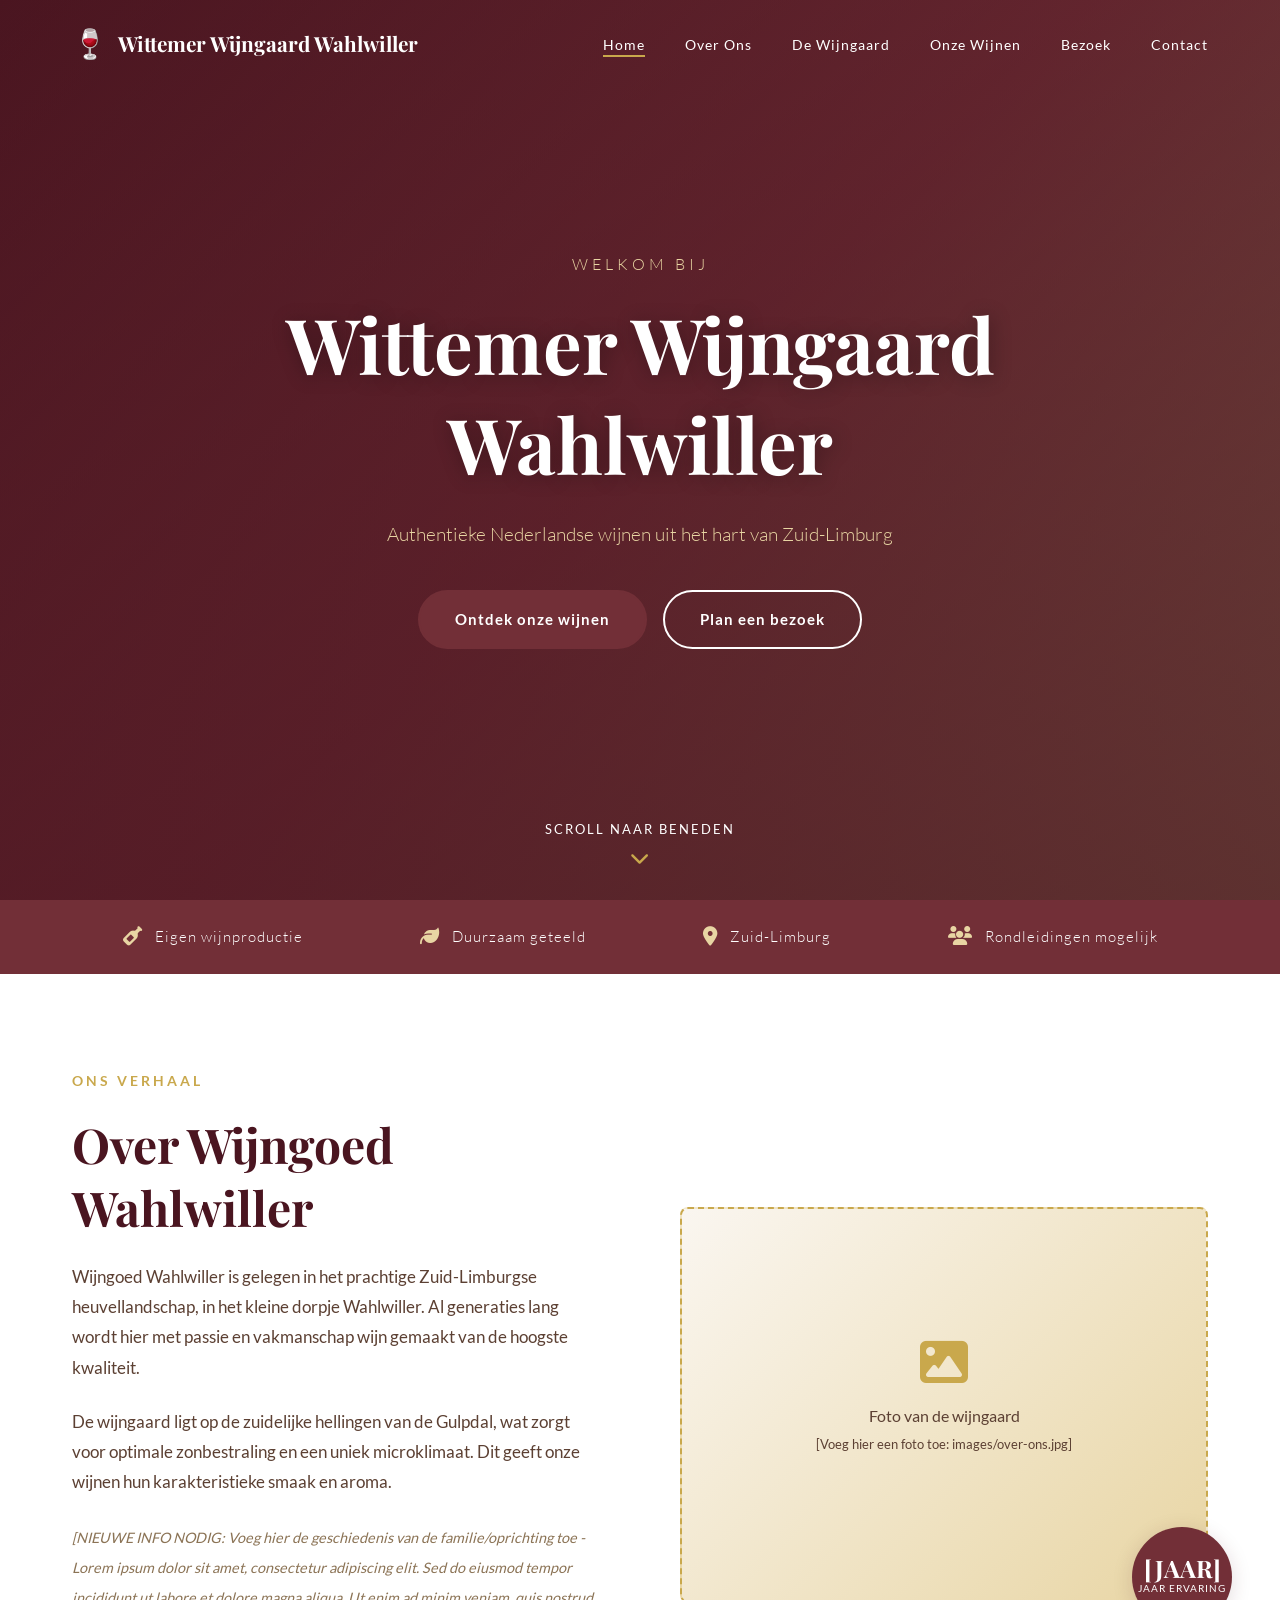
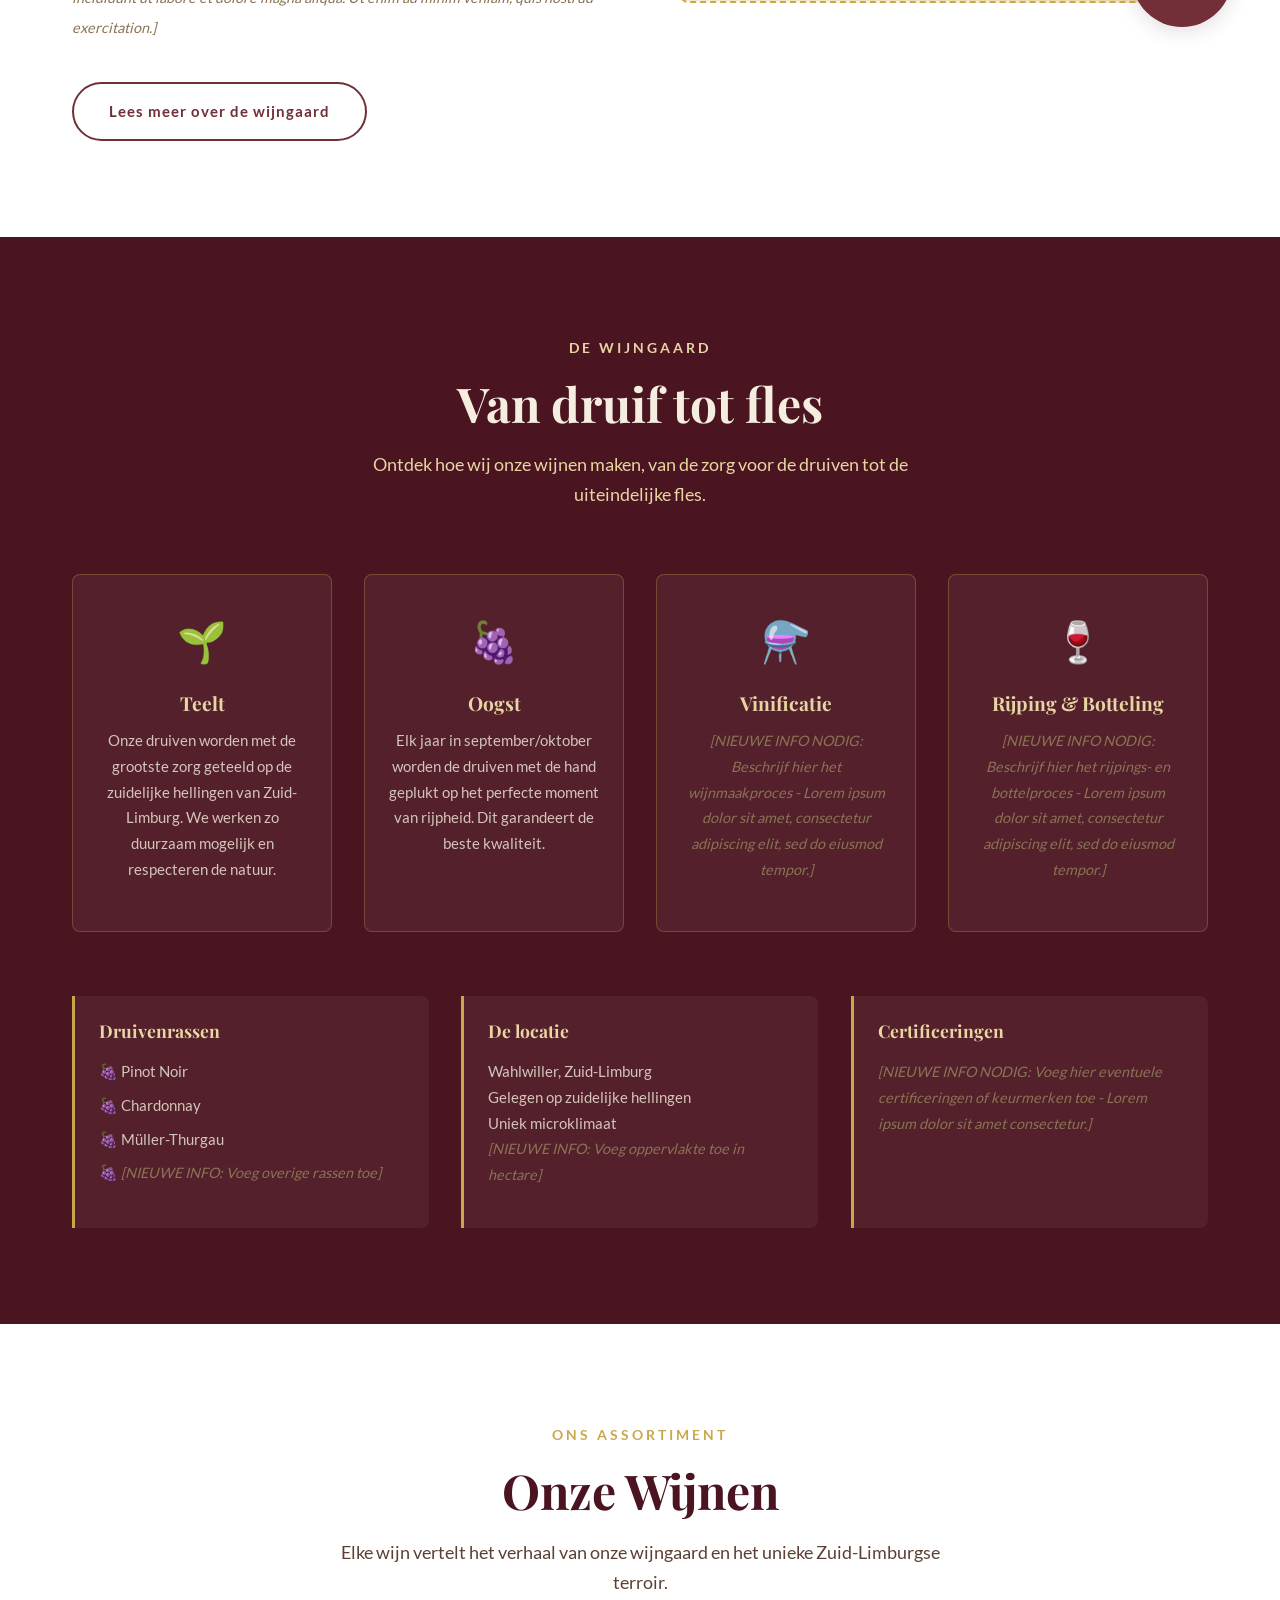
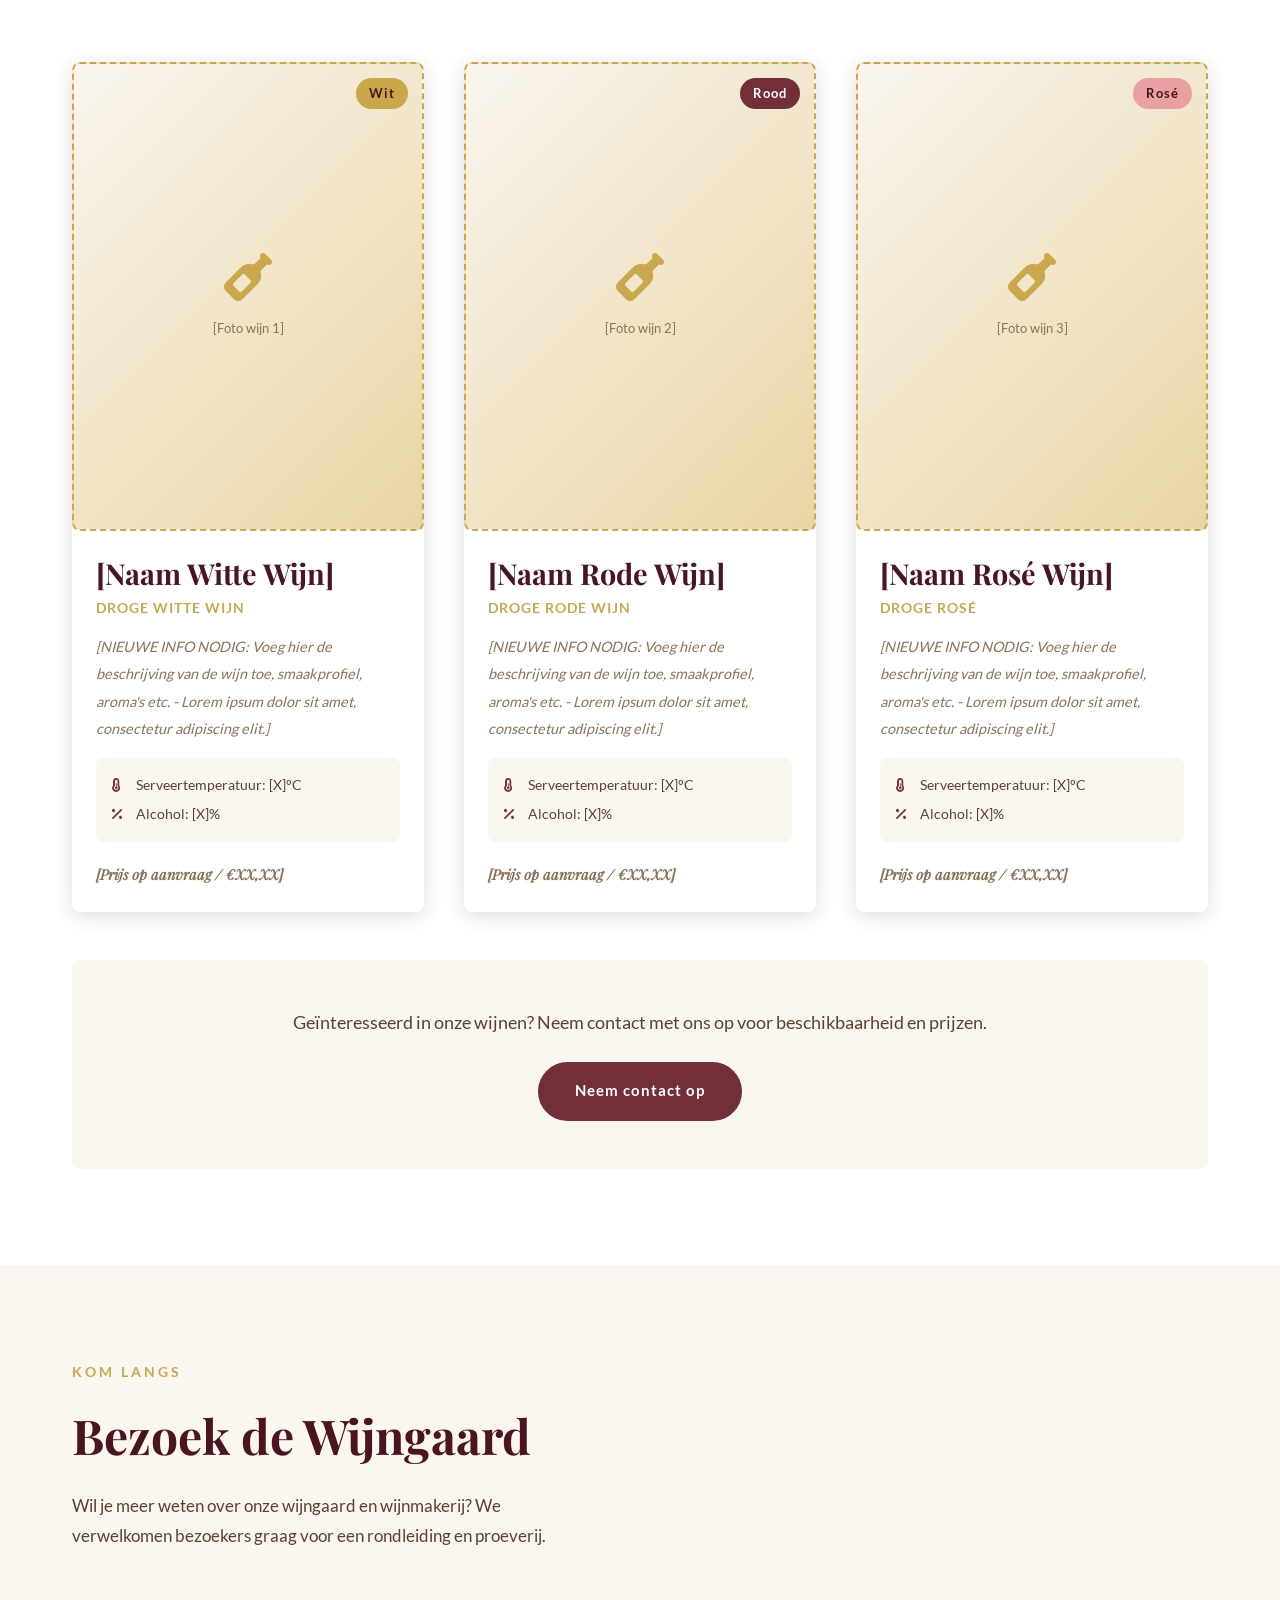
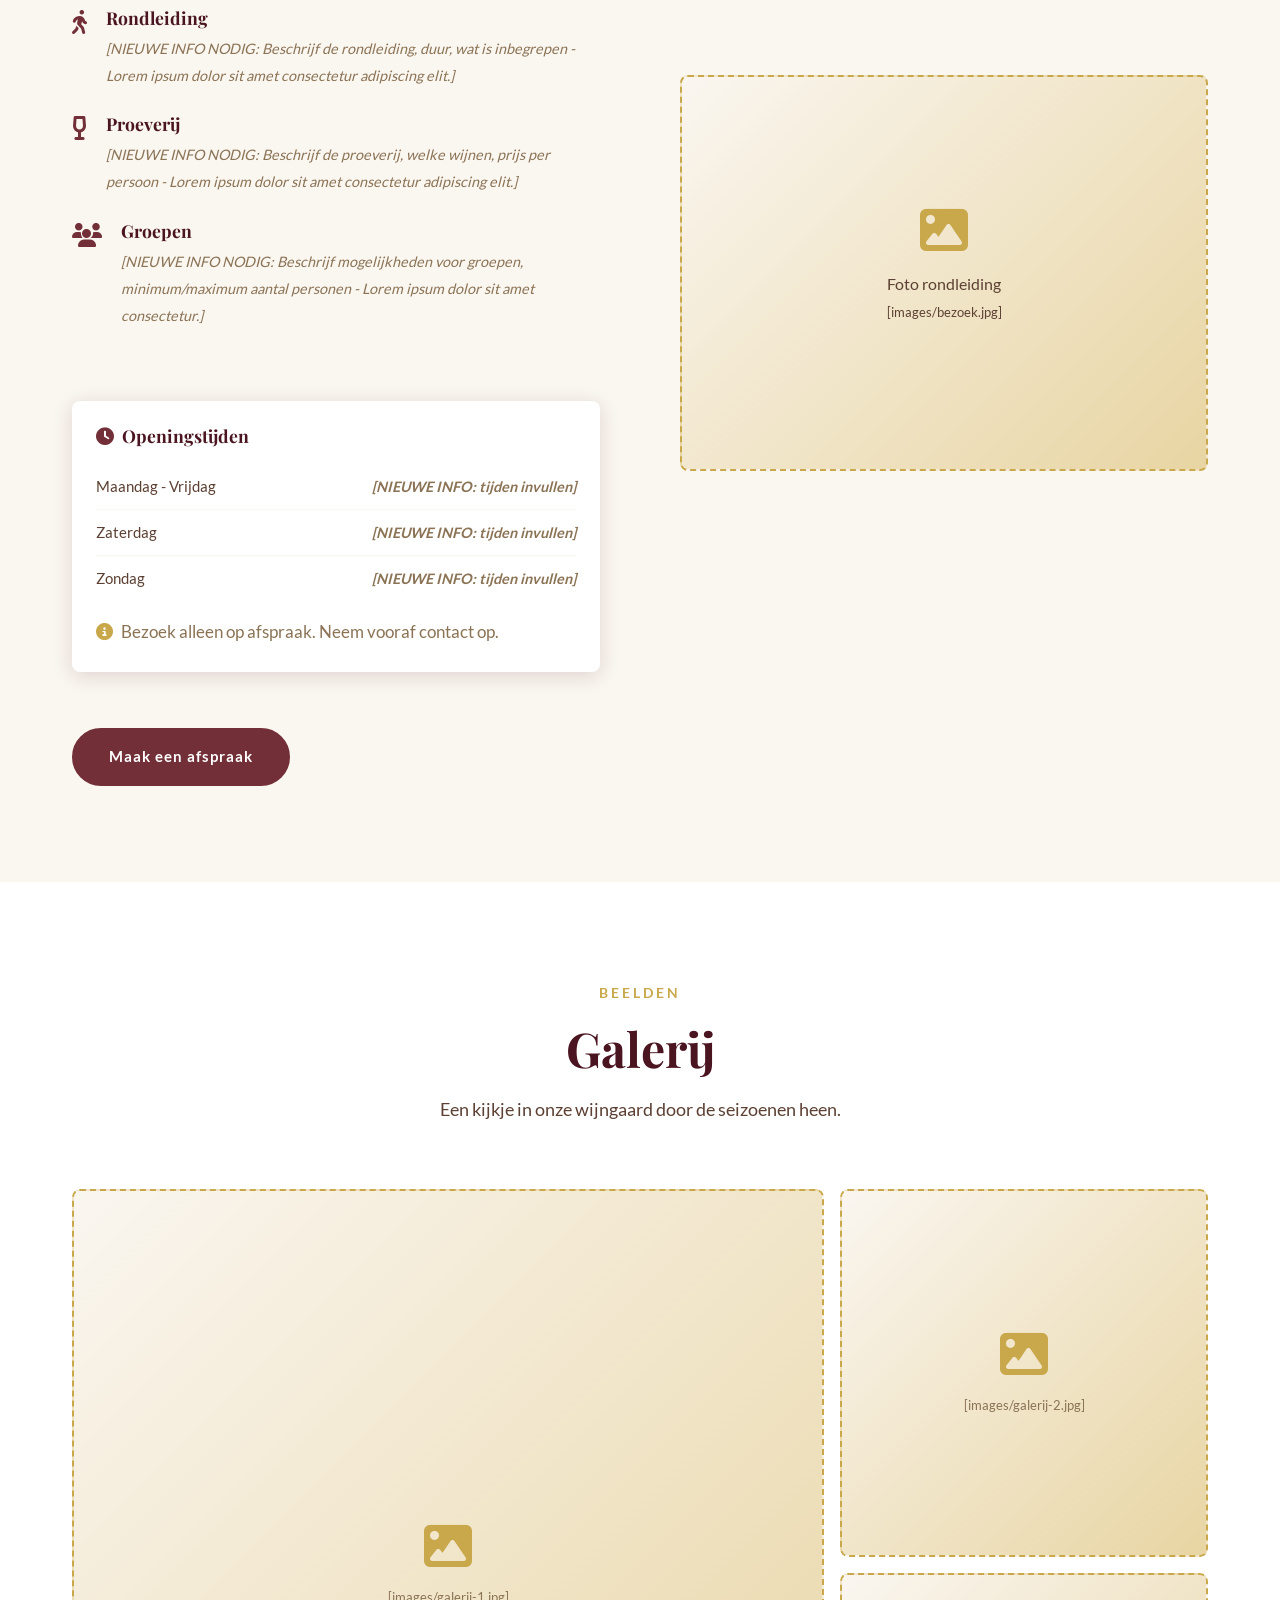
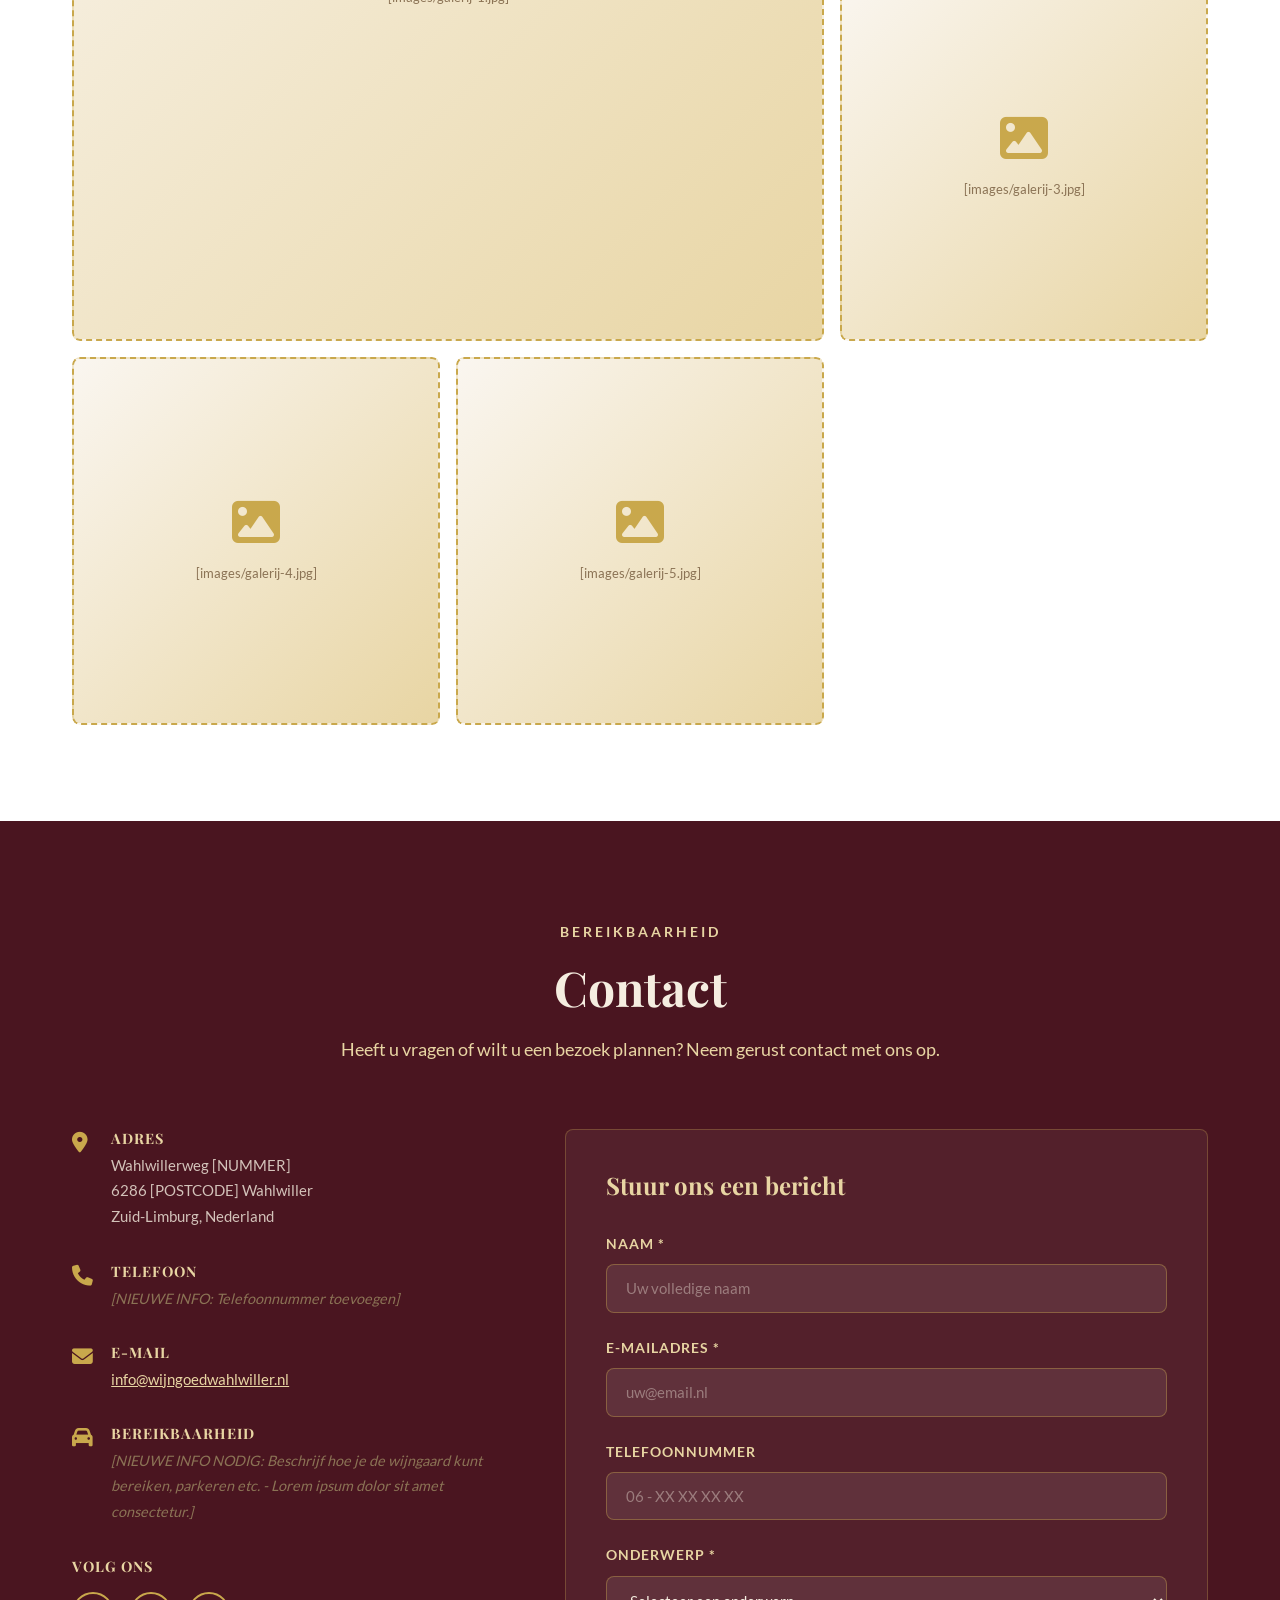
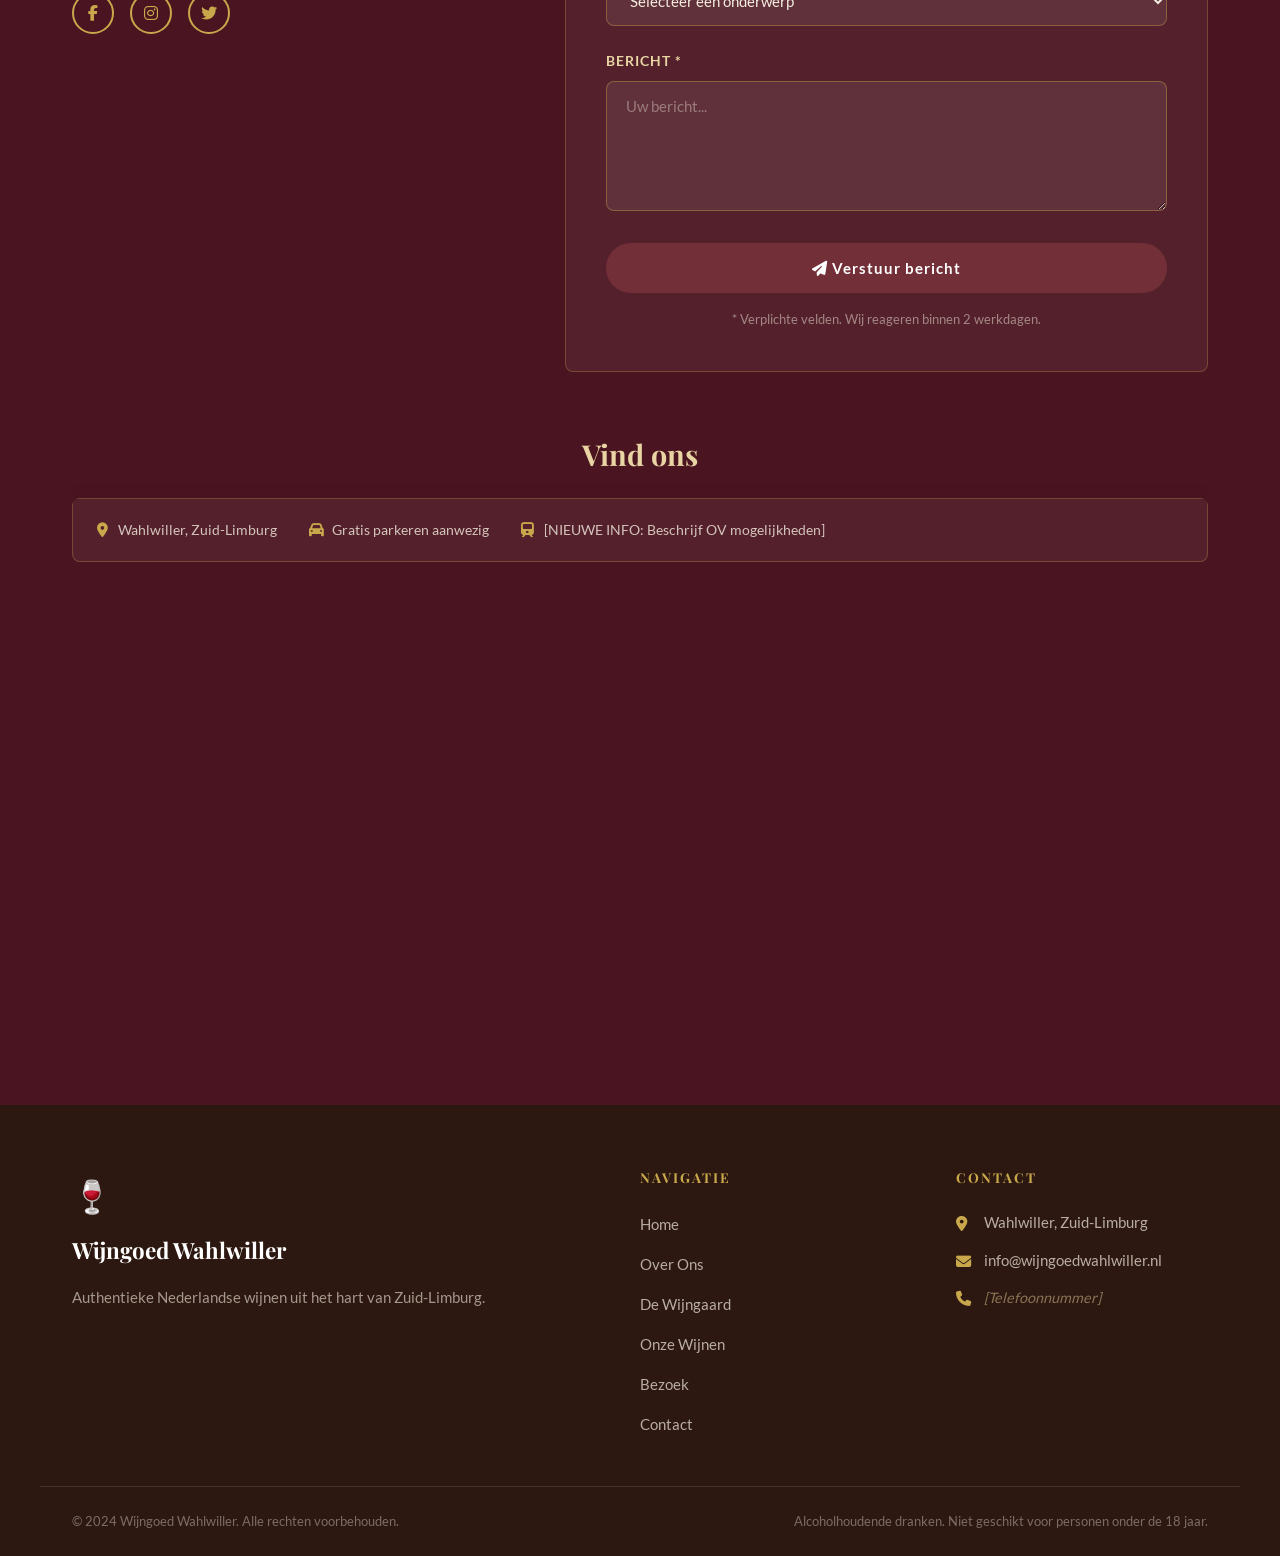
==== index.html @ f6bc20fb "titel aanpassing" ====
<!DOCTYPE html>
<html lang="nl">
<head>
    <meta charset="UTF-8">
    <meta name="viewport" content="width=device-width, initial-scale=1.0, maximum-scale=1.0, user-scalable=no">
    <title>Wittemer Wijngaard Wahlwiller</title>
    <link rel="stylesheet" href="css/style.css">
    <style>
        /* playfair-display-sc-regular - latin */
        @font-face {
        font-display: swap; /* Check https://developer.mozilla.org/en-US/docs/Web/CSS/@font-face/font-display for other options. */
        font-family: 'Playfair Display';
        src: url('fonts/playfair-display-v40-latin-regular.woff2') format('woff2');
        font-style: normal;
        font-weight: 400;
        
        }
        /* playfair-display-sc-italic - latin */
        @font-face {
        font-display: swap; /* Check https://developer.mozilla.org/en-US/docs/Web/CSS/@font-face/font-display for other options. */
        font-family: 'Playfair Display';
        font-style: italic;
        font-weight: 400;
        src: url('fonts/playfair-display-v40-latin-italic.woff2') format('woff2'); /* Chrome 36+, Opera 23+, Firefox 39+, Safari 12+, iOS 10+ */
        }
        /* playfair-display-sc-700 - latin */
        @font-face {
        font-display: swap; /* Check https://developer.mozilla.org/en-US/docs/Web/CSS/@font-face/font-display for other options. */
        font-family: 'Playfair Display';
        font-style: normal;
        font-weight: 700;
        src: url('fonts/playfair-display-v40-latin-700.woff2') format('woff2'); /* Chrome 36+, Opera 23+, Firefox 39+, Safari 12+, iOS 10+ */
        }
        /* lato-300 - latin */
        @font-face {
        font-display: swap; /* Check https://developer.mozilla.org/en-US/docs/Web/CSS/@font-face/font-display for other options. */
        font-family: 'Lato';
        font-style: normal;
        font-weight: 300;
        src: url('fonts/lato-v25-latin-300.woff2') format('woff2'); /* Chrome 36+, Opera 23+, Firefox 39+, Safari 12+, iOS 10+ */
        }
        /* lato-regular - latin */
        @font-face {
        font-display: swap; /* Check https://developer.mozilla.org/en-US/docs/Web/CSS/@font-face/font-display for other options. */
        font-family: 'Lato';
        font-style: normal;
        font-weight: 400;
        src: url('fonts/lato-v25-latin-regular.woff2') format('woff2'); /* Chrome 36+, Opera 23+, Firefox 39+, Safari 12+, iOS 10+ */
        }
        /* lato-700 - latin */
        @font-face {
        font-display: swap; /* Check https://developer.mozilla.org/en-US/docs/Web/CSS/@font-face/font-display for other options. */
        font-family: 'Lato';
        font-style: normal;
        font-weight: 700;
        src: url('fonts/lato-v25-latin-700.woff2') format('woff2'); /* Chrome 36+, Opera 23+, Firefox 39+, Safari 12+, iOS 10+ */
        }
    </style>
    <link rel="stylesheet" href="https://cdnjs.cloudflare.com/ajax/libs/font-awesome/6.4.0/css/all.min.css">
</head>
<body>

    <!-- NAVIGATIE -->
    <nav class="navbar" id="navbar">
        <div class="nav-container">
            <div class="nav-logo">
                <span class="logo-icon">🍷</span>
                <span class="logo-text">Wittemer Wijngaard Wahlwiller</span>
            </div>
            <ul class="nav-menu" id="nav-menu">
                <li><a href="#home" class="nav-link">Home</a></li>
                <li><a href="#over-ons" class="nav-link">Over Ons</a></li>
                <li><a href="#wijngaard" class="nav-link">De Wijngaard</a></li>
                <li><a href="#wijnen" class="nav-link">Onze Wijnen</a></li>
                <li><a href="#bezoek" class="nav-link">Bezoek</a></li>
                <li><a href="#contact" class="nav-link">Contact</a></li>
            </ul>
            <div class="hamburger" id="hamburger">
                <span></span>
                <span></span>
                <span></span>
            </div>
        </div>
    </nav>

    <!-- HERO SECTIE -->
    <section class="hero" id="home">
        <div class="hero-overlay"></div>
        <div class="hero-content">
            <p class="hero-subtitle">Welkom bij</p>
            <h1 class="hero-title">Wittemer Wijngaard Wahlwiller</h1>
            <p class="hero-description">Authentieke Nederlandse wijnen uit het hart van Zuid-Limburg</p>
            <div class="hero-buttons">
                <a href="#wijnen" class="btn btn-primary">Ontdek onze wijnen</a>
                <a href="#bezoek" class="btn btn-secondary">Plan een bezoek</a>
            </div>
        </div>
        <div class="hero-scroll">
            <span>Scroll naar beneden</span>
            <i class="fas fa-chevron-down"></i>
        </div>
    </section>

    <!-- INTRO BALK -->
    <section class="intro-bar">
        <div class="intro-bar-container">
            <div class="intro-item">
                <i class="fas fa-wine-bottle"></i>
                <span>Eigen wijnproductie</span>
            </div>
            <div class="intro-item">
                <i class="fas fa-leaf"></i>
                <span>Duurzaam geteeld</span>
            </div>
            <div class="intro-item">
                <i class="fas fa-map-marker-alt"></i>
                <span>Zuid-Limburg</span>
            </div>
            <div class="intro-item">
                <i class="fas fa-users"></i>
                <span>Rondleidingen mogelijk</span>
            </div>
        </div>
    </section>

    <!-- OVER ONS -->
    <section class="section" id="over-ons">
        <div class="container">
            <div class="section-grid">
                <div class="section-text">
                    <span class="section-label">Ons verhaal</span>
                    <h2 class="section-title">Over Wijngoed Wahlwiller</h2>
                    <p>Wijngoed Wahlwiller is gelegen in het prachtige Zuid-Limburgse heuvellandschap, in het kleine dorpje Wahlwiller. Al generaties lang wordt hier met passie en vakmanschap wijn gemaakt van de hoogste kwaliteit.</p>
                    <p>De wijngaard ligt op de zuidelijke hellingen van de Gulpdal, wat zorgt voor optimale zonbestraling en een uniek microklimaat. Dit geeft onze wijnen hun karakteristieke smaak en aroma.</p>
                    <p><em>[NIEUWE INFO NODIG: Voeg hier de geschiedenis van de familie/oprichting toe - Lorem ipsum dolor sit amet, consectetur adipiscing elit. Sed do eiusmod tempor incididunt ut labore et dolore magna aliqua. Ut enim ad minim veniam, quis nostrud exercitation.]</em></p>
                    <a href="#wijngaard" class="btn btn-outline">Lees meer over de wijngaard</a>
                </div>
                <div class="section-image">
                    <div class="image-placeholder">
                        <i class="fas fa-image"></i>
                        <p>Foto van de wijngaard<br><small>[Voeg hier een foto toe: images/over-ons.jpg]</small></p>
                    </div>
                    <div class="image-badge">
                        <span class="badge-number">[JAAR]</span>
                        <span class="badge-text">Jaar ervaring</span>
                    </div>
                </div>
            </div>
        </div>
    </section>

    <!-- DE WIJNGAARD -->
    <section class="section section-dark" id="wijngaard">
        <div class="container">
            <div class="section-header">
                <span class="section-label light">De wijngaard</span>
                <h2 class="section-title light">Van druif tot fles</h2>
                <p class="section-intro light">Ontdek hoe wij onze wijnen maken, van de zorg voor de druiven tot de uiteindelijke fles.</p>
            </div>

            <div class="process-grid">
                <div class="process-card">
                    <div class="process-icon">🌱</div>
                    <h3>Teelt</h3>
                    <p>Onze druiven worden met de grootste zorg geteeld op de zuidelijke hellingen van Zuid-Limburg. We werken zo duurzaam mogelijk en respecteren de natuur.</p>
                </div>
                <div class="process-card">
                    <div class="process-icon">🍇</div>
                    <h3>Oogst</h3>
                    <p>Elk jaar in september/oktober worden de druiven met de hand geplukt op het perfecte moment van rijpheid. Dit garandeert de beste kwaliteit.</p>
                </div>
                <div class="process-card">
                    <div class="process-icon">⚗️</div>
                    <h3>Vinificatie</h3>
                    <p><em>[NIEUWE INFO NODIG: Beschrijf hier het wijnmaakproces - Lorem ipsum dolor sit amet, consectetur adipiscing elit, sed do eiusmod tempor.]</em></p>
                </div>
                <div class="process-card">
                    <div class="process-icon">🍷</div>
                    <h3>Rijping & Botteling</h3>
                    <p><em>[NIEUWE INFO NODIG: Beschrijf hier het rijpings- en bottelproces - Lorem ipsum dolor sit amet, consectetur adipiscing elit, sed do eiusmod tempor.]</em></p>
                </div>
            </div>

            <div class="wijngaard-info">
                <div class="info-card">
                    <h4>Druivenrassen</h4>
                    <ul>
                        <li>Pinot Noir</li>
                        <li>Chardonnay</li>
                        <li>Müller-Thurgau</li>
                        <li><em>[NIEUWE INFO: Voeg overige rassen toe]</em></li>
                    </ul>
                </div>
                <div class="info-card">
                    <h4>De locatie</h4>
                    <p>Wahlwiller, Zuid-Limburg<br>
                    Gelegen op zuidelijke hellingen<br>
                    Uniek microklimaat<br>
                    <em>[NIEUWE INFO: Voeg oppervlakte toe in hectare]</em></p>
                </div>
                <div class="info-card">
                    <h4>Certificeringen</h4>
                    <p><em>[NIEUWE INFO NODIG: Voeg hier eventuele certificeringen of keurmerken toe - Lorem ipsum dolor sit amet consectetur.]</em></p>
                </div>
            </div>
        </div>
    </section>

    <!-- ONZE WIJNEN -->
    <section class="section" id="wijnen">
        <div class="container">
            <div class="section-header">
                <span class="section-label">Ons assortiment</span>
                <h2 class="section-title">Onze Wijnen</h2>
                <p class="section-intro">Elke wijn vertelt het verhaal van onze wijngaard en het unieke Zuid-Limburgse terroir.</p>
            </div>

            <div class="wine-grid">
                <!-- Wijn 1 -->
                <div class="wine-card">
                    <div class="wine-image">
                        <div class="image-placeholder small">
                            <i class="fas fa-wine-bottle"></i>
                            <small>[Foto wijn 1]</small>
                        </div>
                        <div class="wine-badge">Wit</div>
                    </div>
                    <div class="wine-info">
                        <h3>[Naam Witte Wijn]</h3>
                        <p class="wine-type">Droge witte wijn</p>
                        <p><em>[NIEUWE INFO NODIG: Voeg hier de beschrijving van de wijn toe, smaakprofiel, aroma's etc. - Lorem ipsum dolor sit amet, consectetur adipiscing elit.]</em></p>
                        <div class="wine-details">
                            <span><i class="fas fa-thermometer-half"></i> Serveertemperatuur: [X]°C</span>
                            <span><i class="fas fa-percent"></i> Alcohol: [X]%</span>
                        </div>
                        <p class="wine-price"><em>[Prijs op aanvraag / €XX,XX]</em></p>
                    </div>
                </div>

                <!-- Wijn 2 -->
                <div class="wine-card">
                    <div class="wine-image">
                        <div class="image-placeholder small">
                            <i class="fas fa-wine-bottle"></i>
                            <small>[Foto wijn 2]</small>
                        </div>
                        <div class="wine-badge red">Rood</div>
                    </div>
                    <div class="wine-info">
                        <h3>[Naam Rode Wijn]</h3>
                        <p class="wine-type">Droge rode wijn</p>
                        <p><em>[NIEUWE INFO NODIG: Voeg hier de beschrijving van de wijn toe, smaakprofiel, aroma's etc. - Lorem ipsum dolor sit amet, consectetur adipiscing elit.]</em></p>
                        <div class="wine-details">
                            <span><i class="fas fa-thermometer-half"></i> Serveertemperatuur: [X]°C</span>
                            <span><i class="fas fa-percent"></i> Alcohol: [X]%</span>
                        </div>
                        <p class="wine-price"><em>[Prijs op aanvraag / €XX,XX]</em></p>
                    </div>
                </div>

                <!-- Wijn 3 -->
                <div class="wine-card">
                    <div class="wine-image">
                        <div class="image-placeholder small">
                            <i class="fas fa-wine-bottle"></i>
                            <small>[Foto wijn 3]</small>
                        </div>
                        <div class="wine-badge rose">Rosé</div>
                    </div>
                    <div class="wine-info">
                        <h3>[Naam Rosé Wijn]</h3>
                        <p class="wine-type">Droge rosé</p>
                        <p><em>[NIEUWE INFO NODIG: Voeg hier de beschrijving van de wijn toe, smaakprofiel, aroma's etc. - Lorem ipsum dolor sit amet, consectetur adipiscing elit.]</em></p>
                        <div class="wine-details">
                            <span><i class="fas fa-thermometer-half"></i> Serveertemperatuur: [X]°C</span>
                            <span><i class="fas fa-percent"></i> Alcohol: [X]%</span>
                        </div>
                        <p class="wine-price"><em>[Prijs op aanvraag / €XX,XX]</em></p>
                    </div>
                </div>
            </div>

            <div class="wine-cta">
                <p>Geïnteresseerd in onze wijnen? Neem contact met ons op voor beschikbaarheid en prijzen.</p>
                <a href="#contact" class="btn btn-primary">Neem contact op</a>
            </div>
        </div>
    </section>

    <!-- BEZOEK -->
    <section class="section section-warm" id="bezoek">
        <div class="container">
            <div class="section-grid reverse">
                <div class="section-image">
                    <div class="image-placeholder">
                        <i class="fas fa-image"></i>
                        <p>Foto rondleiding<br><small>[images/bezoek.jpg]</small></p>
                    </div>
                </div>
                <div class="section-text">
                    <span class="section-label">Kom langs</span>
                    <h2 class="section-title">Bezoek de Wijngaard</h2>
                    <p>Wil je meer weten over onze wijngaard en wijnmakerij? We verwelkomen bezoekers graag voor een rondleiding en proeverij.</p>

                    <div class="visit-options">
                        <div class="visit-option">
                            <i class="fas fa-walking"></i>
                            <div>
                                <h4>Rondleiding</h4>
                                <p><em>[NIEUWE INFO NODIG: Beschrijf de rondleiding, duur, wat is inbegrepen - Lorem ipsum dolor sit amet consectetur adipiscing elit.]</em></p>
                            </div>
                        </div>
                        <div class="visit-option">
                            <i class="fas fa-wine-glass-alt"></i>
                            <div>
                                <h4>Proeverij</h4>
                                <p><em>[NIEUWE INFO NODIG: Beschrijf de proeverij, welke wijnen, prijs per persoon - Lorem ipsum dolor sit amet consectetur adipiscing elit.]</em></p>
                            </div>
                        </div>
                        <div class="visit-option">
                            <i class="fas fa-users"></i>
                            <div>
                                <h4>Groepen</h4>
                                <p><em>[NIEUWE INFO NODIG: Beschrijf mogelijkheden voor groepen, minimum/maximum aantal personen - Lorem ipsum dolor sit amet consectetur.]</em></p>
                            </div>
                        </div>
                    </div>

                    <div class="openingstijden">
                        <h4><i class="fas fa-clock"></i> Openingstijden</h4>
                        <table class="tijden-table">
                            <tr>
                                <td>Maandag - Vrijdag</td>
                                <td><em>[NIEUWE INFO: tijden invullen]</em></td>
                            </tr>
                            <tr>
                                <td>Zaterdag</td>
                                <td><em>[NIEUWE INFO: tijden invullen]</em></td>
                            </tr>
                            <tr>
                                <td>Zondag</td>
                                <td><em>[NIEUWE INFO: tijden invullen]</em></td>
                            </tr>
                        </table>
                        <p class="tijden-note"><i class="fas fa-info-circle"></i> Bezoek alleen op afspraak. Neem vooraf contact op.</p>
                    </div>

                    <a href="#contact" class="btn btn-primary">Maak een afspraak</a>
                </div>
            </div>
        </div>
    </section>

    <!-- FOTO GALERIJ -->
    <section class="section" id="galerij">
        <div class="container">
            <div class="section-header">
                <span class="section-label">Beelden</span>
                <h2 class="section-title">Galerij</h2>
                <p class="section-intro">Een kijkje in onze wijngaard door de seizoenen heen.</p>
            </div>
            <div class="gallery-grid">
                <div class="gallery-item large">
                    <div class="image-placeholder gallery">
                        <i class="fas fa-image"></i>
                        <small>[images/galerij-1.jpg]</small>
                    </div>
                </div>
                <div class="gallery-item">
                    <div class="image-placeholder gallery">
                        <i class="fas fa-image"></i>
                        <small>[images/galerij-2.jpg]</small>
                    </div>
                </div>
                <div class="gallery-item">
                    <div class="image-placeholder gallery">
                        <i class="fas fa-image"></i>
                        <small>[images/galerij-3.jpg]</small>
                    </div>
                </div>
                <div class="gallery-item">
                    <div class="image-placeholder gallery">
                        <i class="fas fa-image"></i>
                        <small>[images/galerij-4.jpg]</small>
                    </div>
                </div>
                <div class="gallery-item">
                    <div class="image-placeholder gallery">
                        <i class="fas fa-image"></i>
                        <small>[images/galerij-5.jpg]</small>
                    </div>
                </div>
            </div>
        </div>
    </section>

    <!-- CONTACT -->
    <section class="section section-dark" id="contact">
        <div class="container">
            <div class="section-header">
                <span class="section-label light">Bereikbaarheid</span>
                <h2 class="section-title light">Contact</h2>
                <p class="section-intro light">Heeft u vragen of wilt u een bezoek plannen? Neem gerust contact met ons op.</p>
            </div>

            <div class="contact-grid">
                <!-- Contactgegevens -->
                <div class="contact-info">
                    <div class="contact-item">
                        <i class="fas fa-map-marker-alt"></i>
                        <div>
                            <h4>Adres</h4>
                            <p>Wahlwillerweg [NUMMER]<br>
                            6286 [POSTCODE] Wahlwiller<br>
                            Zuid-Limburg, Nederland</p>
                        </div>
                    </div>
                    <div class="contact-item">
                        <i class="fas fa-phone"></i>
                        <div>
                            <h4>Telefoon</h4>
                            <p><em>[NIEUWE INFO: Telefoonnummer toevoegen]</em></p>
                        </div>
                    </div>
                    <div class="contact-item">
                        <i class="fas fa-envelope"></i>
                        <div>
                            <h4>E-mail</h4>
                            <p><a href="mailto:info@wijngoedwahlwiller.nl">info@wijngoedwahlwiller.nl</a></p>
                        </div>
                    </div>
                    <div class="contact-item">
                        <i class="fas fa-car"></i>
                        <div>
                            <h4>Bereikbaarheid</h4>
                            <p><em>[NIEUWE INFO NODIG: Beschrijf hoe je de wijngaard kunt bereiken, parkeren etc. - Lorem ipsum dolor sit amet consectetur.]</em></p>
                        </div>
                    </div>

                    <div class="social-links">
                        <h4>Volg ons</h4>
                        <div class="social-icons">
                            <a href="#" class="social-icon" aria-label="Facebook">
                                <i class="fab fa-facebook-f"></i>
                            </a>
                            <a href="#" class="social-icon" aria-label="Instagram">
                                <i class="fab fa-instagram"></i>
                            </a>
                            <a href="#" class="social-icon" aria-label="Twitter">
                                <i class="fab fa-twitter"></i>
                            </a>
                        </div>
                    </div>
                </div>

                <!-- Contactformulier -->
                <div class="contact-form-wrapper">
                    <form class="contact-form" id="contact-form">
                        <h3>Stuur ons een bericht</h3>
                        <div class="form-group">
                            <label for="naam">Naam *</label>
                            <input type="text" id="naam" name="naam" placeholder="Uw volledige naam" required>
                        </div>
                        <div class="form-group">
                            <label for="email">E-mailadres *</label>
                            <input type="email" id="email" name="email" placeholder="uw@email.nl" required>
                        </div>
                        <div class="form-group">
                            <label for="telefoon">Telefoonnummer</label>
                            <input type="tel" id="telefoon" name="telefoon" placeholder="06 - XX XX XX XX">
                        </div>
                        <div class="form-group">
                            <label for="onderwerp">Onderwerp *</label>
                            <select id="onderwerp" name="onderwerp" required>
                                <option value="">Selecteer een onderwerp</option>
                                <option value="rondleiding">Rondleiding plannen</option>
                                <option value="proeverij">Proeverij boeken</option>
                                <option value="wijnen">Vraag over wijnen</option>
                                <option value="groep">Groepsbezoek</option>
                                <option value="anders">Anders</option>
                            </select>
                        </div>
                        <div class="form-group">
                            <label for="bericht">Bericht *</label>
                            <textarea id="bericht" name="bericht" rows="5" placeholder="Uw bericht..." required></textarea>
                        </div>
                        <button type="submit" class="btn btn-primary full-width">
                            <i class="fas fa-paper-plane"></i> Verstuur bericht
                        </button>
                        <p class="form-note">* Verplichte velden. Wij reageren binnen 2 werkdagen.</p>
                    </form>
                </div>
            </div>

            <!-- Kaart -->
            <div class="map-container">
                <h3>Vind ons</h3>
                <div class="map-wrapper">
                    <iframe
                        src="https://www.google.com/maps/embed?pb=!1m18!1m12!1m3!1d7851.349027579787!2d5.916876427231021!3d50.81570549999999!2m3!1f0!2f0!3f0!3m2!1i1024!2i768!4f13.1!3m3!1m2!1s0x47c0968f8cc1f95f%3A0xe4558ca1c788a71e!2sWittemer%20Wijngaard!5e1!3m2!1snl!2snl!4v1776507447645!5m2!1snl!2snl" width="600" height="450" style="border:0;" allowfullscreen="" loading="lazy" referrerpolicy="no-referrer-when-downgrade"
                        width="100%"
                        height="450"
                        style="border:0;"
                        allowfullscreen=""
                        loading="lazy"
                        referrerpolicy="no-referrer-when-downgrade"
                        title="Locatie Wijngoed Wahlwiller">
                    </iframe>
                    <div class="map-info">
                        <div class="map-info-item">
                            <i class="fas fa-map-marker-alt"></i>
                            <span>Wahlwiller, Zuid-Limburg</span>
                        </div>
                        <div class="map-info-item">
                            <i class="fas fa-car"></i>
                            <span>Gratis parkeren aanwezig</span>
                        </div>
                        <div class="map-info-item">
                            <i class="fas fa-train"></i>
                            <span>[NIEUWE INFO: Beschrijf OV mogelijkheden]</span>
                        </div>
                    </div>
                </div>
            </div>
        </div>
    </section>

    <!-- FOOTER -->
    <footer class="footer">
        <div class="footer-container">
            <div class="footer-brand">
                <span class="logo-icon">🍷</span>
                <span class="logo-text">Wijngoed Wahlwiller</span>
                <p>Authentieke Nederlandse wijnen uit het hart van Zuid-Limburg.</p>
            </div>
            <div class="footer-links">
                <h4>Navigatie</h4>
                <ul>
                    <li><a href="#home">Home</a></li>
                    <li><a href="#over-ons">Over Ons</a></li>
                    <li><a href="#wijngaard">De Wijngaard</a></li>
                    <li><a href="#wijnen">Onze Wijnen</a></li>
                    <li><a href="#bezoek">Bezoek</a></li>
                    <li><a href="#contact">Contact</a></li>
                </ul>
            </div>
            <div class="footer-contact">
                <h4>Contact</h4>
                <p><i class="fas fa-map-marker-alt"></i> Wahlwiller, Zuid-Limburg</p>
                <p><i class="fas fa-envelope"></i> info@wijngoedwahlwiller.nl</p>
                <p><i class="fas fa-phone"></i> <em>[Telefoonnummer]</em></p>
            </div>
        </div>
        <div class="footer-bottom">
            <p>© 2024 Wijngoed Wahlwiller. Alle rechten voorbehouden.</p>
            <p>Alcoholhoudende dranken. Niet geschikt voor personen onder de 18 jaar.</p>
        </div>
    </footer>

    <script src="js/main.js"></script>
</body>
</html>
---- css/style.css ----
/* ================================
   VARIABELEN & RESET
================================ */
:root {
    --wine-red: #722F37;
    --wine-dark: #4A1520;
    --wine-light: #C17B7B;
    --gold: #C9A84C;
    --gold-light: #E8D5A3;
    --cream: #FAF6F0;
    --warm-gray: #8B7355;
    --text-dark: #2C1810;
    --text-medium: #5C4033;
    --text-light: #F5EDE0;
    --white: #FFFFFF;
    --shadow: 0 4px 20px rgba(74, 21, 32, 0.15);
    --shadow-hover: 0 8px 30px rgba(74, 21, 32, 0.25);
    --transition: all 0.3s ease;
    --border-radius: 8px;
    --font-heading: 'Playfair Display', Georgia, serif;
    --font-body: 'Lato', Arial, sans-serif;
}

* {
    margin: 0;
    padding: 0;
    box-sizing: border-box;
}

html {
    scroll-behavior: smooth;
}

body {
    font-family: var(--font-body);
    color: var(--text-dark);
    background-color: var(--white);
    line-height: 1.7;
    font-size: 16px;
}

img {
    max-width: 100%;
    height: auto;
    display: block;
}

a {
    text-decoration: none;
    color: inherit;
    transition: var(--transition);
}

ul {
    list-style: none;
}

/* ================================
   TYPOGRAFIE
================================ */
h1, h2, h3, h4 {
    font-family: var(--font-heading);
    line-height: 1.3;
}

h1 { font-size: clamp(2.5rem, 6vw, 5rem); }
h2 { font-size: clamp(1.8rem, 4vw, 3rem); }
h3 { font-size: clamp(1.3rem, 2.5vw, 1.8rem); }
h4 { font-size: 1.1rem; }

p {
    margin-bottom: 1rem;
    color: var(--text-medium);
}

em {
    color: var(--warm-gray);
    font-style: italic;
    font-size: 0.9rem;
}

/* ================================
   LAYOUT HELPERS
================================ */
.container {
    max-width: 1200px;
    margin: 0 auto;
    padding: 0 2rem;
}

.section {
    padding: 6rem 0;
}

.section-dark {
    background-color: var(--wine-dark);
}

.section-warm {
    background-color: var(--cream);
}

.section-header {
    text-align: center;
    margin-bottom: 4rem;
}

.section-label {
    display: inline-block;
    font-family: var(--font-body);
    font-size: 0.85rem;
    font-weight: 700;
    letter-spacing: 3px;
    text-transform: uppercase;
    color: var(--gold);
    margin-bottom: 0.75rem;
}

.section-label.light {
    color: var(--gold-light);
}

.section-title {
    color: var(--wine-dark);
    margin-bottom: 1rem;
}

.section-title.light {
    color: var(--text-light);
}

.section-intro {
    max-width: 600px;
    margin: 0 auto;
    font-size: 1.1rem;
}

.section-intro.light {
    color: var(--gold-light);
}

.section-grid {
    display: grid;
    grid-template-columns: 1fr 1fr;
    gap: 5rem;
    align-items: center;
}

.section-grid.reverse {
    direction: rtl;
}

.section-grid.reverse > * {
    direction: ltr;
}

/* ================================
   KNOPPEN
================================ */
.btn {
    display: inline-block;
    padding: 0.9rem 2.2rem;
    border-radius: 50px;
        font-family: var(--font-body);
    font-size: 0.95rem;
    font-weight: 700;
    letter-spacing: 1px;
    cursor: pointer;
    transition: var(--transition);
    border: 2px solid transparent;
}

.btn-primary {
    background-color: var(--wine-red);
    color: var(--white);
    border-color: var(--wine-red);
}

.btn-primary:hover {
    background-color: var(--wine-dark);
    border-color: var(--wine-dark);
    transform: translateY(-2px);
    box-shadow: var(--shadow-hover);
}

.btn-secondary {
    background-color: transparent;
    color: var(--white);
    border-color: var(--white);
}

.btn-secondary:hover {
    background-color: var(--white);
    color: var(--wine-dark);
    transform: translateY(-2px);
}

.btn-outline {
    background-color: transparent;
    color: var(--wine-red);
    border-color: var(--wine-red);
}

.btn-outline:hover {
    background-color: var(--wine-red);
    color: var(--white);
    transform: translateY(-2px);
}

.btn.full-width {
    width: 100%;
    text-align: center;
}

/* ================================
   NAVIGATIE
================================ */
.navbar {
    position: fixed;
    top: 0;
    left: 0;
    width: 100%;
    z-index: 1000;
    padding: 1.2rem 0;
    transition: var(--transition);
    background: transparent;
}

.navbar.scrolled {
    background-color: var(--wine-dark);
    padding: 0.8rem 0;
    box-shadow: var(--shadow);
}

.nav-container {
    max-width: 1200px;
    margin: 0 auto;
    padding: 0 2rem;
    display: flex;
    align-items: center;
    justify-content: space-between;
}

.nav-logo {
    display: flex;
    align-items: center;
    gap: 0.6rem;
    color: var(--white);
}

.logo-icon {
    font-size: 1.8rem;
}

.logo-text {
    font-family: var(--font-heading);
    font-size: 1.3rem;
    font-weight: 700;
    color: var(--white);
}

.nav-menu {
    display: flex;
    align-items: center;
    gap: 2.5rem;
}

.nav-link {
    color: var(--white);
    font-size: 0.9rem;
    font-weight: 400;
    letter-spacing: 1px;
    position: relative;
    padding-bottom: 4px;
}

.nav-link::after {
    content: '';
    position: absolute;
    bottom: 0;
    left: 0;
    width: 0;
    height: 2px;
    background-color: var(--gold);
    transition: var(--transition);
}

.nav-link:hover::after,
.nav-link.active::after {
    width: 100%;
}

.nav-link:hover {
    color: var(--gold-light);
}

.hamburger {
    display: none;
    flex-direction: column;
    gap: 5px;
    cursor: pointer;
    padding: 5px;
}

.hamburger span {
    display: block;
    width: 25px;
    height: 2px;
    background-color: var(--white);
    transition: var(--transition);
}

.hamburger.active span:nth-child(1) {
    transform: translateY(7px) rotate(45deg);
}

.hamburger.active span:nth-child(2) {
    opacity: 0;
}

.hamburger.active span:nth-child(3) {
    transform: translateY(-7px) rotate(-45deg);
}

/* ================================
   HERO SECTIE
================================ */
.hero {
    position: relative;
    height: 100vh;
    min-height: 600px;
    display: flex;
    align-items: center;
    justify-content: center;
    background: linear-gradient(135deg, var(--wine-dark) 0%, var(--wine-red) 50%, var(--warm-gray) 100%);
    overflow: hidden;
}

.hero::before {
    content: '';
    position: absolute;
    inset: 0;
    background-image: url('../images/hero.jpg');
    background-size: cover;
    background-position: center;
    opacity: 0.3;
}

.hero-overlay {
    position: absolute;
    inset: 0;
    background: linear-gradient(
        to bottom,
        rgba(74, 21, 32, 0.4) 0%,
        rgba(74, 21, 32, 0.7) 100%
    );
}

.hero-content {
    position: relative;
    z-index: 2;
    text-align: center;
    color: var(--white);
    padding: 0 2rem;
    max-width: 800px;
}

.hero-subtitle {
    font-size: 1rem;
    letter-spacing: 4px;
    text-transform: uppercase;
    color: var(--gold-light);
    margin-bottom: 1rem;
    font-weight: 300;
}

.hero-title {
    color: var(--white);
    margin-bottom: 1.5rem;
    text-shadow: 2px 2px 20px rgba(0,0,0,0.3);
}

.hero-description {
    font-size: 1.2rem;
    color: var(--gold-light);
    margin-bottom: 2.5rem;
    font-weight: 300;
}

.hero-buttons {
    display: flex;
    gap: 1rem;
    justify-content: center;
    flex-wrap: wrap;
}

.hero-scroll {
    position: absolute;
    bottom: 2rem;
    left: 50%;
    transform: translateX(-50%);
    z-index: 2;
    color: var(--white);
    text-align: center;
    font-size: 0.8rem;
    letter-spacing: 2px;
    text-transform: uppercase;
    animation: bounce 2s infinite;
}

.hero-scroll i {
    display: block;
    margin-top: 0.5rem;
    font-size: 1.2rem;
    color: var(--gold);
}

@keyframes bounce {
    0%, 100% { transform: translateX(-50%) translateY(0); }
    50% { transform: translateX(-50%) translateY(-8px); }
}

/* ================================
   INTRO BALK
================================ */
.intro-bar {
    background-color: var(--wine-red);
    padding: 1.5rem 0;
}

.intro-bar-container {
    max-width: 1200px;
    margin: 0 auto;
    padding: 0 2rem;
    display: flex;
    justify-content: space-around;
    align-items: center;
    flex-wrap: wrap;
    gap: 1rem;
}

.intro-item {
    display: flex;
    align-items: center;
    gap: 0.75rem;
    color: var(--white);
    font-size: 0.95rem;
    font-weight: 300;
    letter-spacing: 1px;
}

.intro-item i {
    color: var(--gold-light);
    font-size: 1.2rem;
}

/* ================================
   OVER ONS SECTIE
================================ */
.section-text {
    display: flex;
    flex-direction: column;
    gap: 0.5rem;
}

.section-text p {
    font-size: 1.05rem;
    line-height: 1.8;
}

.section-text .btn {
    align-self: flex-start;
    margin-top: 1rem;
}

.section-image {
    position: relative;
}

.image-placeholder {
    width: 100%;
    aspect-ratio: 4/3;
    background: linear-gradient(135deg, var(--cream), var(--gold-light));
    border-radius: var(--border-radius);
    display: flex;
    flex-direction: column;
    align-items: center;
    justify-content: center;
    gap: 1rem;
    color: var(--warm-gray);
    border: 2px dashed var(--gold);
    text-align: center;
    padding: 1rem;
}

.image-placeholder i {
    font-size: 3rem;
    color: var(--gold);
}

.image-placeholder.small {
    aspect-ratio: 3/4;
}

.image-placeholder.gallery {
    aspect-ratio: 1/1;
}

.image-badge {
    position: absolute;
    bottom: -1.5rem;
    right: -1.5rem;
    background-color: var(--wine-red);
    color: var(--white);
    width: 100px;
    height: 100px;
    border-radius: 50%;
    display: flex;
    flex-direction: column;
    align-items: center;
    justify-content: center;
    text-align: center;
    box-shadow: var(--shadow);
}

.badge-number {
    font-family: var(--font-heading);
    font-size: 1.5rem;
    font-weight: 700;
    line-height: 1;
}

.badge-text {
    font-size: 0.65rem;
    letter-spacing: 1px;
    text-transform: uppercase;
}

/* ================================
   WIJNGAARD SECTIE
================================ */
.process-grid {
    display: grid;
    grid-template-columns: repeat(4, 1fr);
    gap: 2rem;
    margin-bottom: 4rem;
}

.process-card {
    background: rgba(255,255,255,0.05);
    border: 1px solid rgba(201, 168, 76, 0.3);
    border-radius: var(--border-radius);
    padding: 2rem 1.5rem;
    text-align: center;
    transition: var(--transition);
}

.process-card:hover {
    background: rgba(255,255,255,0.1);
    transform: translateY(-5px);
    border-color: var(--gold);
}

.process-icon {
    font-size: 2.5rem;
    margin-bottom: 1rem;
}

.process-card h3 {
    color: var(--gold-light);
    margin-bottom: 0.75rem;
    font-size: 1.2rem;
}

.process-card p {
    color: rgba(245, 237, 224, 0.8);
    font-size: 0.95rem;
}

.wijngaard-info {
    display: grid;
    grid-template-columns: repeat(3, 1fr);
    gap: 2rem;
}

.info-card {
    background: rgba(255,255,255,0.05);
    border-left: 3px solid var(--gold);
    padding: 1.5rem;
    border-radius: 0 var(--border-radius) var(--border-radius) 0;
}

.info-card h4 {
    color: var(--gold-light);
    margin-bottom: 1rem;
    font-family: var(--font-heading);
}

.info-card p,
.info-card li {
    color: rgba(245, 237, 224, 0.8);
    font-size: 0.95rem;
}

.info-card ul {
    display: flex;
    flex-direction: column;
    gap: 0.5rem;
}

.info-card li::before {
    content: '🍇 ';
}

/* ================================
   WIJNEN SECTIE
================================ */
.wine-grid {
    display: grid;
    grid-template-columns: repeat(3, 1fr);
    gap: 2.5rem;
    margin-bottom: 3rem;
}

.wine-card {
    background: var(--white);
    border-radius: var(--border-radius);
    overflow: hidden;
    box-shadow: var(--shadow);
    transition: var(--transition);
}

.wine-card:hover {
    transform: translateY(-8px);
    box-shadow: var(--shadow-hover);
}

.wine-image {
    position: relative;
}

.wine-badge {
    position: absolute;
    top: 1rem;
    right: 1rem;
    background-color: var(--gold);
    color: var(--wine-dark);
    padding: 0.3rem 0.8rem;
    border-radius: 50px;
    font-size: 0.8rem;
    font-weight: 700;
    letter-spacing: 1px;
}

.wine-badge.red {
    background-color: var(--wine-red);
    color: var(--white);
}

.wine-badge.rose {
    background-color: #E8A0A0;
    color: var(--wine-dark);
}

.wine-info {
    padding: 1.5rem;
}

.wine-info h3 {
    color: var(--wine-dark);
    margin-bottom: 0.25rem;
}

.wine-type {
    color: var(--gold);
    font-size: 0.85rem;
    font-weight: 700;
    letter-spacing: 1px;
    text-transform: uppercase;
    margin-bottom: 0.75rem;
}

.wine-details {
    display: flex;
    flex-direction: column;
    gap: 0.4rem;
    margin: 1rem 0;
    padding: 1rem;
    background-color: var(--cream);
    border-radius: var(--border-radius);
}

.wine-details span {
    font-size: 0.85rem;
    color: var(--text-medium);
    display: flex;
    align-items: center;
    gap: 0.5rem;
}

.wine-details i {
    color: var(--wine-red);
    width: 16px;
}

.wine-price {
    font-family: var(--font-heading);
    font-size: 1.1rem;
    color: var(--wine-red);
    font-weight: 700;
    margin-bottom: 0;
}

.wine-cta {
    text-align: center;
    padding: 3rem;
    background-color: var(--cream);
    border-radius: var(--border-radius);
}

.wine-cta p {
    font-size: 1.1rem;
    margin-bottom: 1.5rem;
}

/* ================================
   BEZOEK SECTIE
================================ */
.visit-options {
    display: flex;
    flex-direction: column;
    gap: 1.5rem;
    margin: 2rem 0;
}

.visit-option {
    display: flex;
    gap: 1.2rem;
    align-items: flex-start;
}

.visit-option i {
    font-size: 1.5rem;
    color: var(--wine-red);
    margin-top: 0.2rem;
    flex-shrink: 0;
}

.visit-option h4 {
    color: var(--wine-dark);
    margin-bottom: 0.3rem;
}

.visit-option p {
    font-size: 0.95rem;
    margin-bottom: 0;
}

.openingstijden {
    background-color: var(--white);
    border-radius: var(--border-radius);
    padding: 1.5rem;
    margin: 2rem 0;
    box-shadow: var(--shadow);
}

.openingstijden h4 {
    color: var(--wine-dark);
    margin-bottom: 1rem;
    display: flex;
    align-items: center;
    gap: 0.5rem;
}

.openingstijden h4 i {
    color: var(--wine-red);
}

.tijden-table {
    width: 100%;
    border-collapse: collapse;
}

.tijden-table tr {
    border-bottom: 1px solid var(--cream);
}

.tijden-table tr:last-child {
    border-bottom: none;
}

.tijden-table td {
    padding: 0.6rem 0;
    font-size: 0.95rem;
    color: var(--text-medium);
}

.tijden-table td:last-child {
    text-align: right;
    font-weight: 700;
    color: var(--wine-red);
}

.tijden-note {
    margin-top: 1rem;
    font-size: 0.85rem;
    color: var(--warm-gray);
    display: flex;
    align-items: center;
    gap: 0.5rem;
    margin-bottom: 0;
}

.tijden-note i {
    color: var(--gold);
}

/* ================================
   GALERIJ SECTIE
================================ */
.gallery-grid {
    display: grid;
    grid-template-columns: repeat(3, 1fr);
    grid-template-rows: auto auto;
    gap: 1rem;
}

.gallery-item {
    overflow: hidden;
    border-radius: var(--border-radius);
    cursor: pointer;
}

.gallery-item.large {
    grid-column: span 2;
    grid-row: span 2;
}

.gallery-item .image-placeholder {
    height: 100%;
    min-height: 200px;
    transition: var(--transition);
}

.gallery-item:hover .image-placeholder {
    transform: scale(1.03);
}

/* ================================
   CONTACT SECTIE
================================ */
.contact-grid {
    display: grid;
    grid-template-columns: 1fr 1.5fr;
    gap: 4rem;
    margin-bottom: 4rem;
}

.contact-info {
    display: flex;
    flex-direction: column;
    gap: 2rem;
}

.contact-item {
    display: flex;
    gap: 1.2rem;
    align-items: flex-start;
}

.contact-item i {
    font-size: 1.3rem;
    color: var(--gold);
    margin-top: 0.2rem;
    flex-shrink: 0;
    width: 20px;
}

.contact-item h4 {
    color: var(--gold-light);
    margin-bottom: 0.3rem;
    font-size: 0.9rem;
    letter-spacing: 1px;
    text-transform: uppercase;
}

.contact-item p {
    color: rgba(245, 237, 224, 0.8);
    font-size: 0.95rem;
    margin-bottom: 0;
}

.contact-item a {
    color: var(--gold-light);
    text-decoration: underline;
}

.contact-item a:hover {
    color: var(--gold);
}

.social-links h4 {
    color: var(--gold-light);
    margin-bottom: 1rem;
    font-size: 0.9rem;
    letter-spacing: 1px;
    text-transform: uppercase;
}

.social-icons {
    display: flex;
    gap: 1rem;
}

.social-icon {
    width: 42px;
    height: 42px;
    border-radius: 50%;
    border: 2px solid var(--gold);
    display: flex;
    align-items: center;
    justify-content: center;
    color: var(--gold);
    font-size: 1rem;
    transition: var(--transition);
}

.social-icon:hover {
    background-color: var(--gold);
    color: var(--wine-dark);
    transform: translateY(-3px);
}

/* ================================
   CONTACTFORMULIER
================================ */
.contact-form-wrapper {
    background: rgba(255, 255, 255, 0.05);
    border: 1px solid rgba(201, 168, 76, 0.3);
    border-radius: var(--border-radius);
    padding: 2.5rem;
}

.contact-form h3 {
    color: var(--gold-light);
    margin-bottom: 2rem;
    font-size: 1.5rem;
}

.form-group {
    margin-bottom: 1.5rem;
}

.form-group label {
    display: block;
    color: var(--gold-light);
    font-size: 0.85rem;
    font-weight: 700;
    letter-spacing: 1px;
    text-transform: uppercase;
    margin-bottom: 0.5rem;
}

.form-group input,
.form-group select,
.form-group textarea {
    width: 100%;
    padding: 0.9rem 1.2rem;
    background: rgba(255, 255, 255, 0.08);
    border: 1px solid rgba(201, 168, 76, 0.4);
    border-radius: var(--border-radius);
    color: var(--text-light);
    font-family: var(--font-body);
    font-size: 0.95rem;
    transition: var(--transition);
    outline: none;
}

.form-group input::placeholder,
.form-group textarea::placeholder {
    color: rgba(245, 237, 224, 0.4);
}

.form-group select option {
    background-color: var(--wine-dark);
    color: var(--text-light);
}

.form-group input:focus,
.form-group select:focus,
.form-group textarea:focus {
    border-color: var(--gold);
    background: rgba(255, 255, 255, 0.12);
    box-shadow: 0 0 0 3px rgba(201, 168, 76, 0.15);
}

.form-group textarea {
    resize: vertical;
    min-height: 130px;
}

.form-note {
    margin-top: 1rem;
    font-size: 0.8rem;
    color: rgba(245, 237, 224, 0.5);
    text-align: center;
    margin-bottom: 0;
}

/* ================================
   GOOGLE MAPS - RESPONSIVE FIX
================================ */
.map-container {
    width: 100%;
    overflow: hidden;
    border-radius: var(--border-radius);
}

.map-container h3 {
    color: var(--gold-light);
    margin-bottom: 1.5rem;
    text-align: center;
}

/* Wrapper om de iframe heen */
.map-wrapper {
    position: relative;
    width: 100%;
    padding-bottom: 45%; /* Verhouding van de kaart */
    height: 0;
    overflow: hidden;
    border-radius: var(--border-radius);
    box-shadow: var(--shadow);
}

.map-wrapper iframe {
    position: absolute;
    top: 0;
    left: 0;
    width: 100%;
    height: 100%;
    border: 0;
    border-radius: var(--border-radius);
}

/* Tablet */
@media (max-width: 1024px) {
    .map-wrapper {
        padding-bottom: 55%;
    }
}

/* iPhone / Mobiel */
@media (max-width: 768px) {
    .map-wrapper {
        padding-bottom: 75%;
        border-radius: var(--border-radius);
    }
}

/* Kleine iPhone (SE) */
@media (max-width: 390px) {
    .map-wrapper {
        padding-bottom: 90%;
    }
}

.map-info {
    display: flex;
    gap: 2rem;
    padding: 1.2rem 1.5rem;
    background: rgba(255, 255, 255, 0.05);
    border: 1px solid rgba(201, 168, 76, 0.3);
    border-radius: 0 0 var(--border-radius) var(--border-radius);
    flex-wrap: wrap;
}

.map-info-item {
    display: flex;
    align-items: center;
    gap: 0.6rem;
    color: rgba(245, 237, 224, 0.8);
    font-size: 0.9rem;
}

.map-info-item i {
    color: var(--gold);
}

/* ================================
   FOOTER
================================ */
.footer {
    background-color: var(--text-dark);
    color: var(--text-light);
    padding-top: 4rem;
}

.footer-container {
    max-width: 1200px;
    margin: 0 auto;
    padding: 0 2rem 3rem;
    display: grid;
    grid-template-columns: 2fr 1fr 1fr;
    gap: 4rem;
}

.footer-brand {
    display: flex;
    flex-direction: column;
    gap: 0.5rem;
}

.footer-brand .logo-icon {
    font-size: 2rem;
}

.footer-brand .logo-text {
    font-family: var(--font-heading);
    font-size: 1.4rem;
    color: var(--white);
}

.footer-brand p {
    color: rgba(245, 237, 224, 0.6);
    font-size: 0.95rem;
    margin-top: 0.5rem;
    margin-bottom: 0;
}

.footer-links h4,
.footer-contact h4 {
    color: var(--gold);
    font-size: 0.85rem;
    letter-spacing: 2px;
    text-transform: uppercase;
    margin-bottom: 1.5rem;
}

.footer-links ul {
    display: flex;
    flex-direction: column;
    gap: 0.75rem;
}

.footer-links a {
    color: rgba(245, 237, 224, 0.7);
    font-size: 0.95rem;
    transition: var(--transition);
}

.footer-links a:hover {
    color: var(--gold);
    padding-left: 5px;
}

.footer-contact p {
    color: rgba(245, 237, 224, 0.7);
    font-size: 0.95rem;
    display: flex;
    align-items: center;
    gap: 0.75rem;
    margin-bottom: 0.75rem;
}

.footer-contact i {
    color: var(--gold);
    width: 16px;
}

.footer-bottom {
    border-top: 1px solid rgba(255, 255, 255, 0.1);
    padding: 1.5rem 2rem;
    max-width: 1200px;
    margin: 0 auto;
    display: flex;
    justify-content: space-between;
    align-items: center;
    flex-wrap: wrap;
    gap: 1rem;
}

.footer-bottom p {
    color: rgba(245, 237, 224, 0.4);
    font-size: 0.8rem;
    margin-bottom: 0;
}

/* ================================
   RESPONSIVE - TABLET
================================ */
@media (max-width: 1024px) {
    .process-grid {
        grid-template-columns: repeat(2, 1fr);
    }

    .wine-grid {
        grid-template-columns: repeat(2, 1fr);
    }

    .footer-container {
        grid-template-columns: 1fr 1fr;
        gap: 2rem;
    }

    .footer-brand {
        grid-column: span 2;
    }
}

/* ================================
   RESPONSIVE - MOBIEL
================================ */
@media (max-width: 768px) {
    .section {
        padding: 4rem 0;
    }

    /* Navigatie mobiel */
    .hamburger {
        display: flex;
    }

    .nav-menu {
        position: fixed;
        top: 0;
        right: -100%;
        width: 75%;
        height: 100vh;
        background-color: var(--wine-dark);
        flex-direction: column;
        justify-content: center;
        align-items: center;
        gap: 2.5rem;
        transition: var(--transition);
        box-shadow: -5px 0 20px rgba(0,0,0,0.3);
    }

    .nav-menu.active {
        right: 0;
    }

    .nav-link {
        font-size: 1.1rem;
    }

    /* Grid aanpassingen */
    .section-grid {
        grid-template-columns: 1fr;
        gap: 3rem;
    }

    .section-grid.reverse {
        direction: ltr;
    }

    .process-grid {
        grid-template-columns: 1fr;
    }

    .wijngaard-info {
        grid-template-columns: 1fr;
    }

    .wine-grid {
        grid-template-columns: 1fr;
    }

    .contact-grid {
        grid-template-columns: 1fr;
        gap: 2rem;
    }

    .gallery-grid {
        grid-template-columns: 1fr 1fr;
    }

    .gallery-item.large {
        grid-column: span 2;
        grid-row: span 1;
    }

    .footer-container {
        grid-template-columns: 1fr;
        gap: 2rem;
    }

    .footer-brand {
        grid-column: span 1;
    }

    .footer-bottom {
        flex-direction: column;
        text-align: center;
    }

    .image-badge {
        bottom: -1rem;
        right: -0.5rem;
        width: 80px;
        height: 80px;
    }

    .hero-buttons {
        flex-direction: column;
        align-items: center;
    }

    .intro-bar-container {
        flex-direction: column;
        gap: 1.5rem;
    }
}

@media (max-width: 480px) {
    .container {
        padding: 0 1.2rem;
    }

    .gallery-grid {
        grid-template-columns: 1fr;
    }

    .gallery-item.large {
        grid-column: span 1;
    }

    .contact-form-wrapper {
        padding: 1.5rem;
    }
}
    /* ================================
   SCROLL ANIMATIES
================================ */
.fade-in {
    opacity: 0;
    transform: translateY(20px);  
    will-change: transform, opacity; 
    transition: 
        opacity 0.4s ease,       
        transform 0.4s ease;
}

.fade-in.visible {
    opacity: 1;
    transform: translateY(0);
}



/* ================================
   NOTIFICATIES
================================ */
.notification {
    position: fixed;
    bottom: 2rem;
    right: 2rem;
    z-index: 9999;
    display: flex;
    align-items: center;
    gap: 1rem;
    padding: 1rem 1.5rem;
    border-radius: var(--border-radius);
    box-shadow: var(--shadow-hover);
    max-width: 400px;
    animation: slideIn 0.3s ease;
}

.notification.success {
    background-color: #2D6A4F;
    color: var(--white);
}

.notification.error {
    background-color: var(--wine-red);
    color: var(--white);
}

.notification i:first-child {
    font-size: 1.2rem;
    flex-shrink: 0;
}

.notification span {
    flex: 1;
    font-size: 0.95rem;
}

.notification button {
    background: none;
    border: none;
    color: var(--white);
    cursor: pointer;
    padding: 0.2rem;
    opacity: 0.7;
    transition: var(--transition);
    flex-shrink: 0;
}

.notification button:hover {
    opacity: 1;
}

.notification.fade-out {
    animation: slideOut 0.3s ease forwards;
}

@keyframes slideIn {
    from {
        opacity: 0;
        transform: translateX(100px);
    }
    to {
        opacity: 1;
        transform: translateX(0);
    }
}

@keyframes slideOut {
    from {
        opacity: 1;
        transform: translateX(0);
    }
    to {
        opacity: 0;
        transform: translateX(100px);
    }
}

/* ================================
   LIGHTBOX
================================ */
.lightbox {
    position: fixed;
    inset: 0;
    z-index: 9999;
    display: flex;
    align-items: center;
    justify-content: center;
    opacity: 0;
    transition: opacity 0.3s ease;
}

.lightbox.active {
    opacity: 1;
}

.lightbox-overlay {
    position: absolute;
    inset: 0;
    background: rgba(0, 0, 0, 0.9);
}

.lightbox-content {
    position: relative;
    z-index: 1;
    max-width: 90vw;
    max-height: 90vh;
}

.lightbox-close {
    position: absolute;
    top: -3rem;
    right: 0;
    background: none;
    border: none;
    color: var(--white);
    font-size: 1.5rem;
    cursor: pointer;
    transition: var(--transition);
}

.lightbox-close:hover {
    color: var(--gold);
    transform: rotate(90deg);
}

.lightbox-image {
    background: var(--wine-dark);
    border-radius: var(--border-radius);
    padding: 3rem;
    display: flex;
    flex-direction: column;
    align-items: center;
    gap: 1rem;
    color: var(--gold-light);
    min-width: 300px;
    text-align: center;
}

.lightbox-image i {
    font-size: 4rem;
    color: var(--gold);
}

/* ================================
   RESPECT GEBRUIKERSINSTELLINGEN
================================ */

/* Als gebruiker minder animaties wil
   of apparaat is traag */
@media (prefers-reduced-motion: reduce) {
    *,
    *::before,
    *::after {
        animation-duration: 0.01ms !important;
        animation-iteration-count: 1 !important;
        transition-duration: 0.01ms !important;
        scroll-behavior: auto !important;
    }

    .fade-in {
        opacity: 1;
        transform: none;
    }
}

/* Op mobiel minder animaties */
@media (max-width: 768px) {
    .fade-in {
        transition-duration: 0.3s; /* Korter op mobiel */
    }

    /* Geen delays op mobiel */
    .process-card,
    .wine-card,
    .info-card {
        transition-delay: 0ms !important;
    }
}
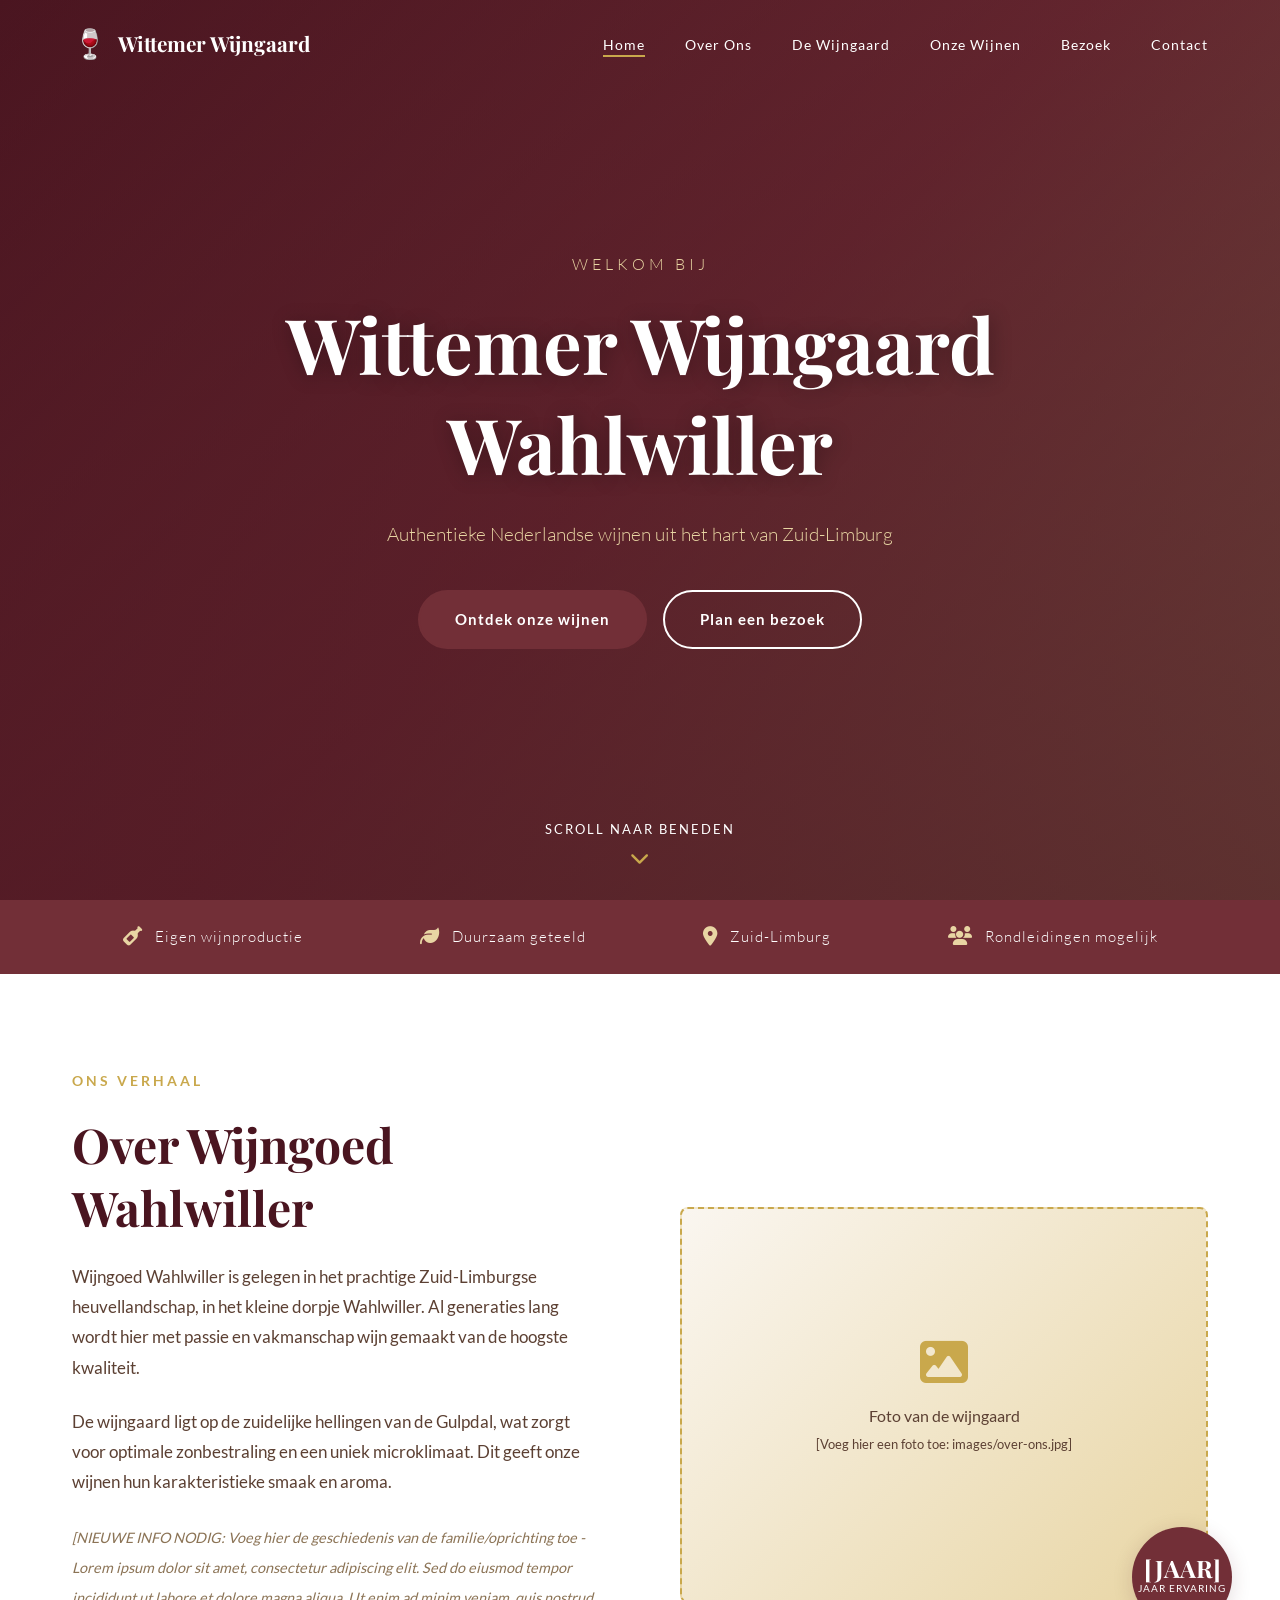
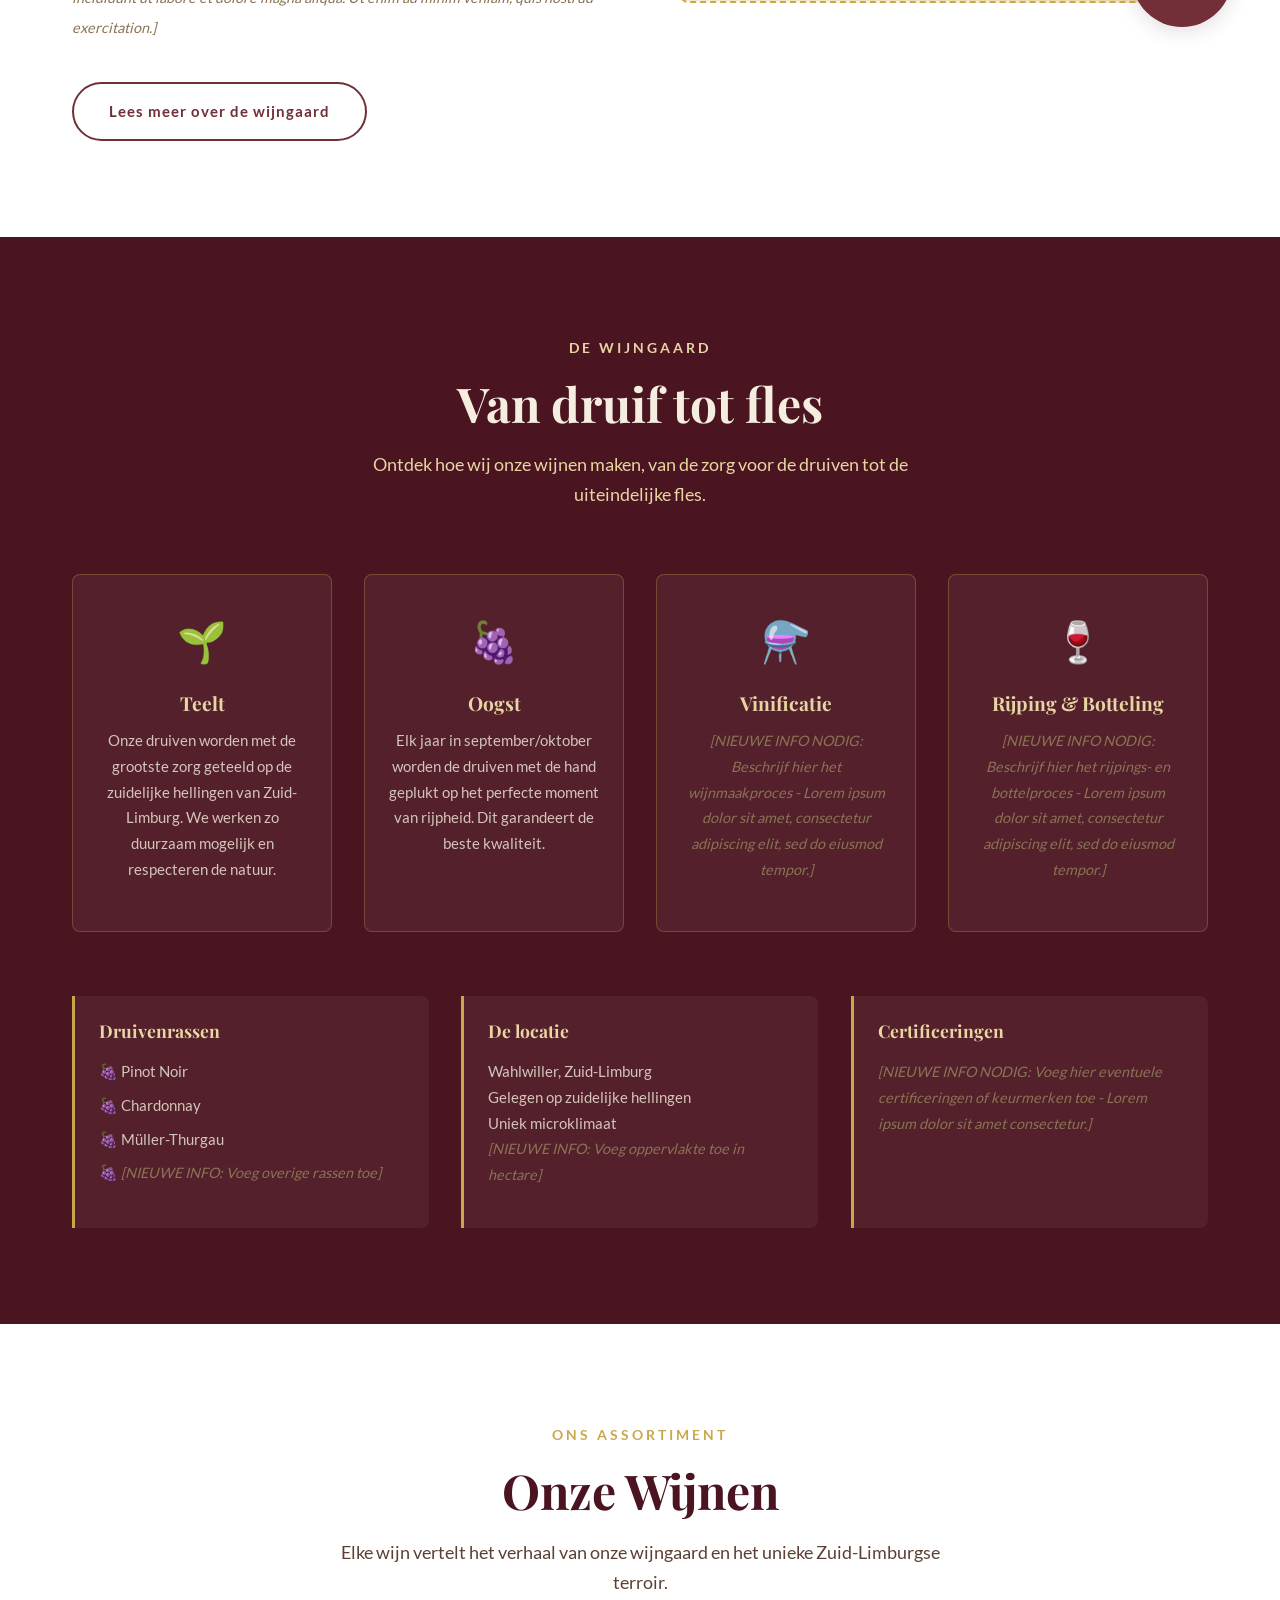
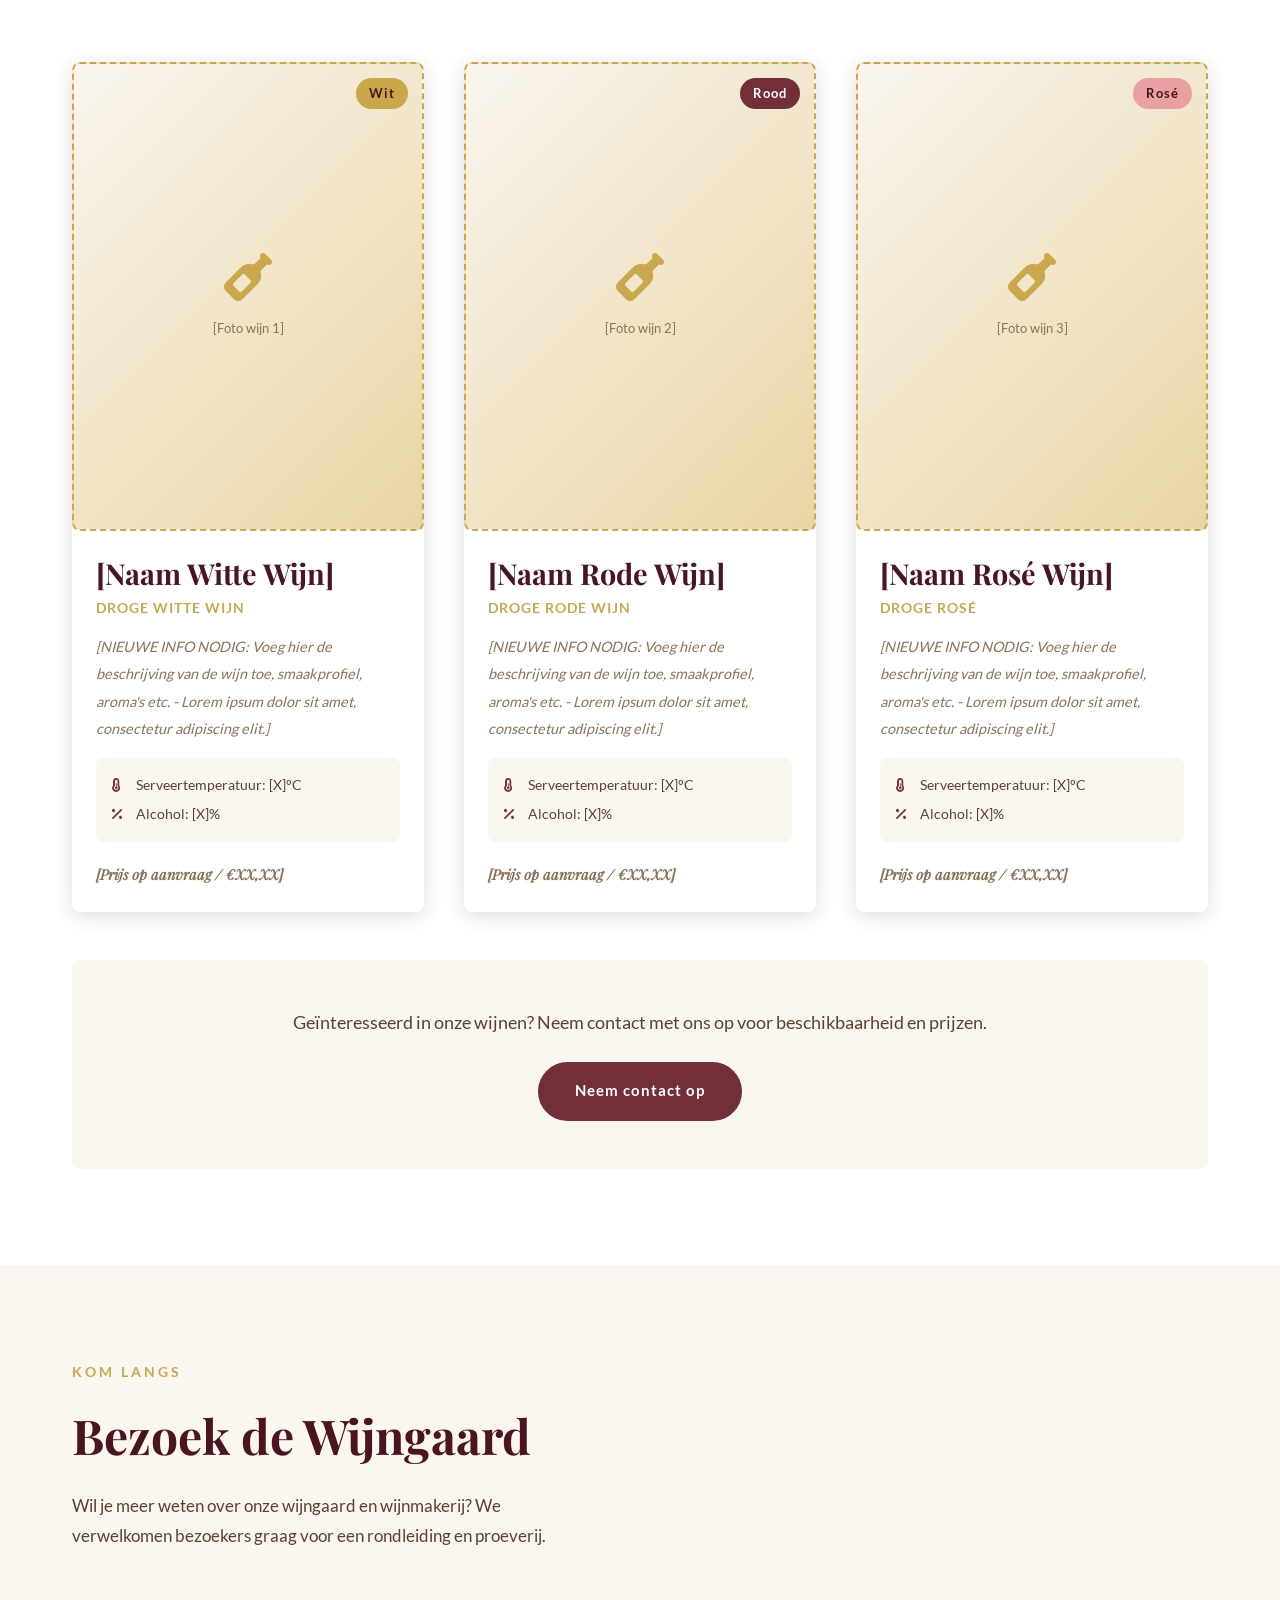
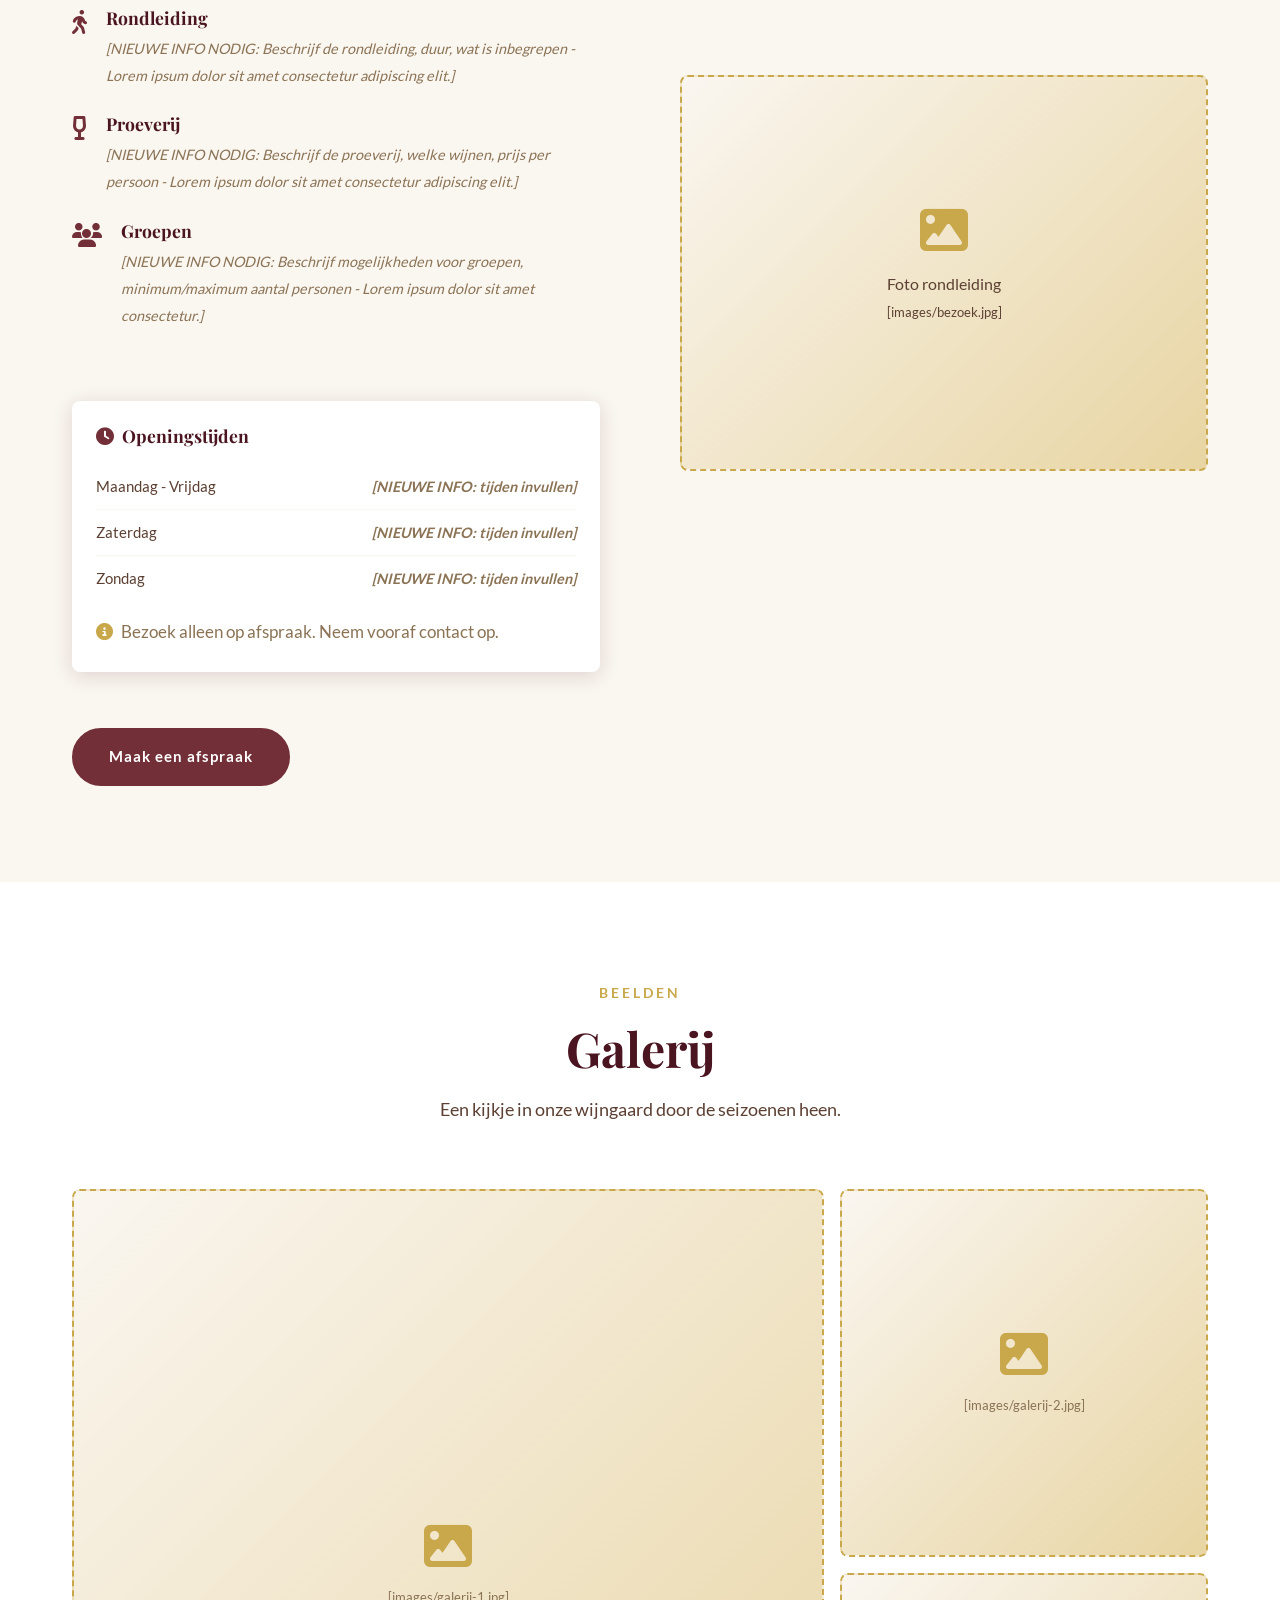
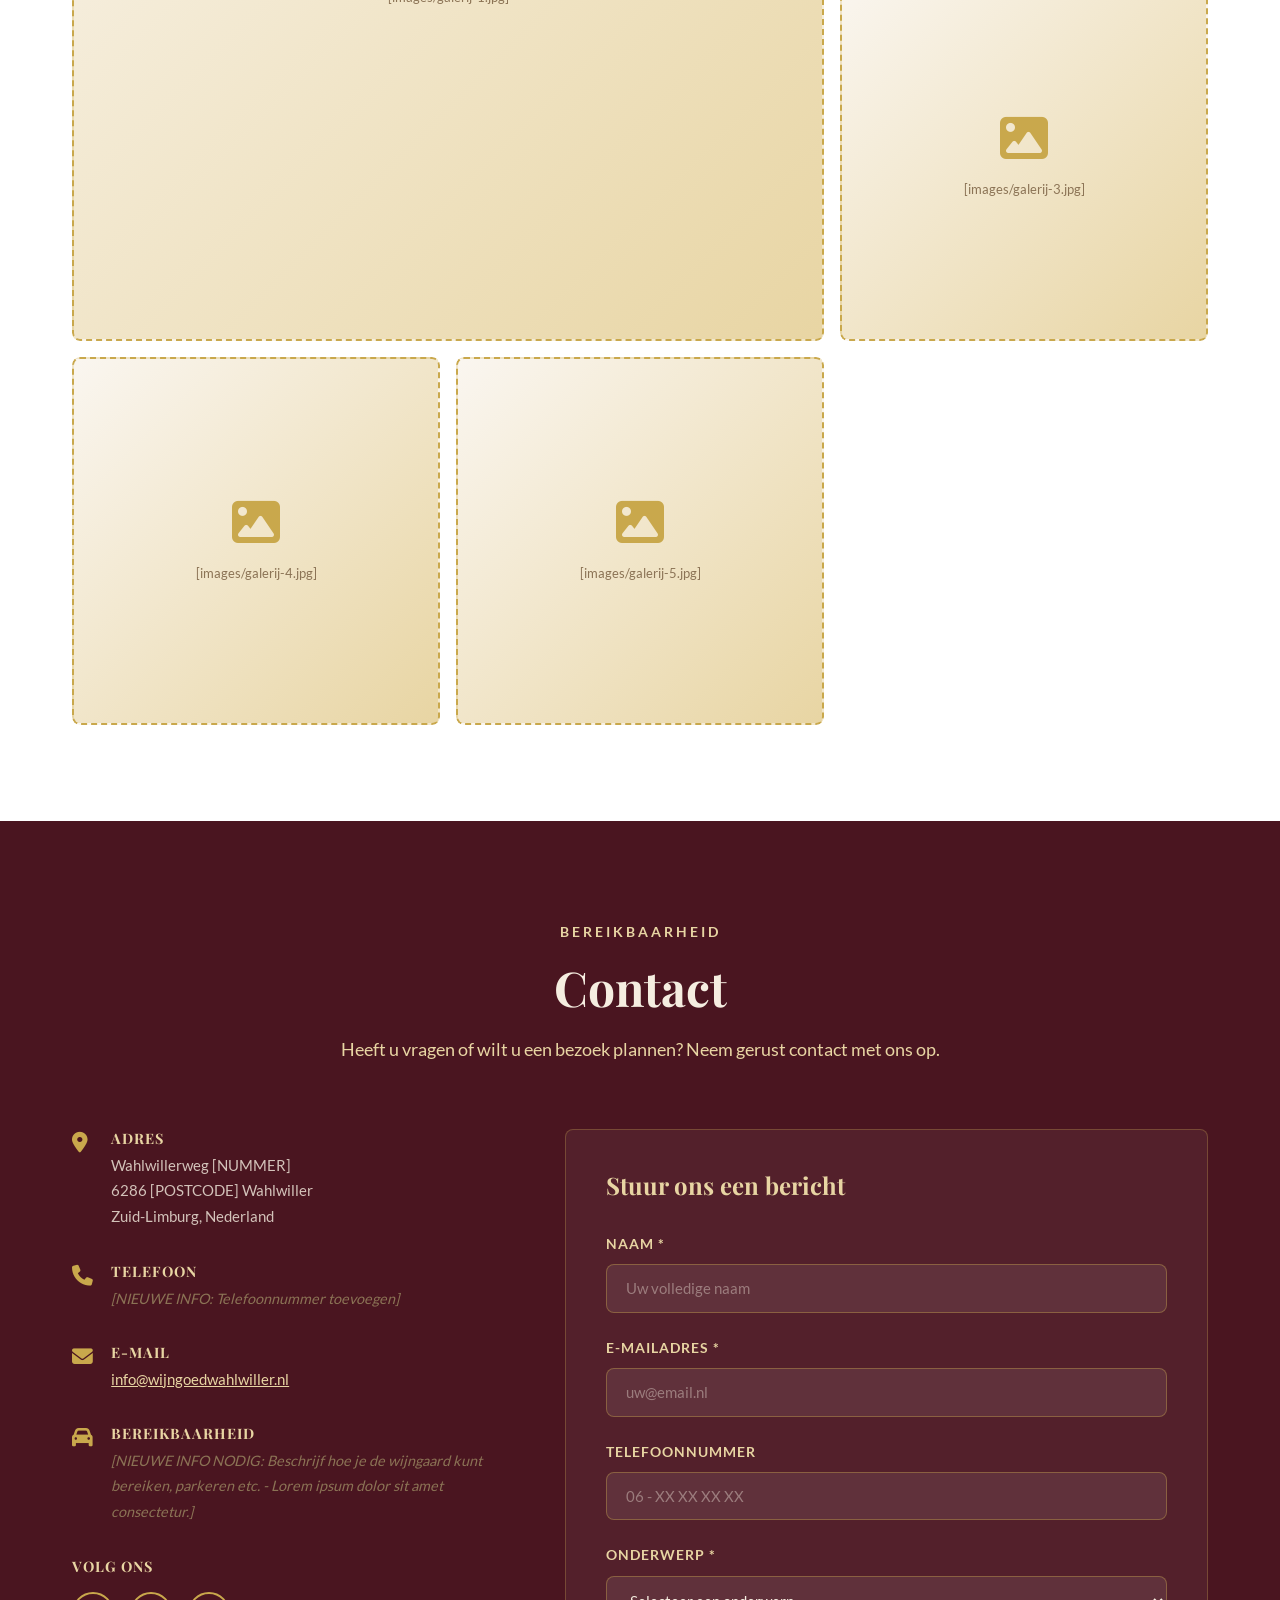
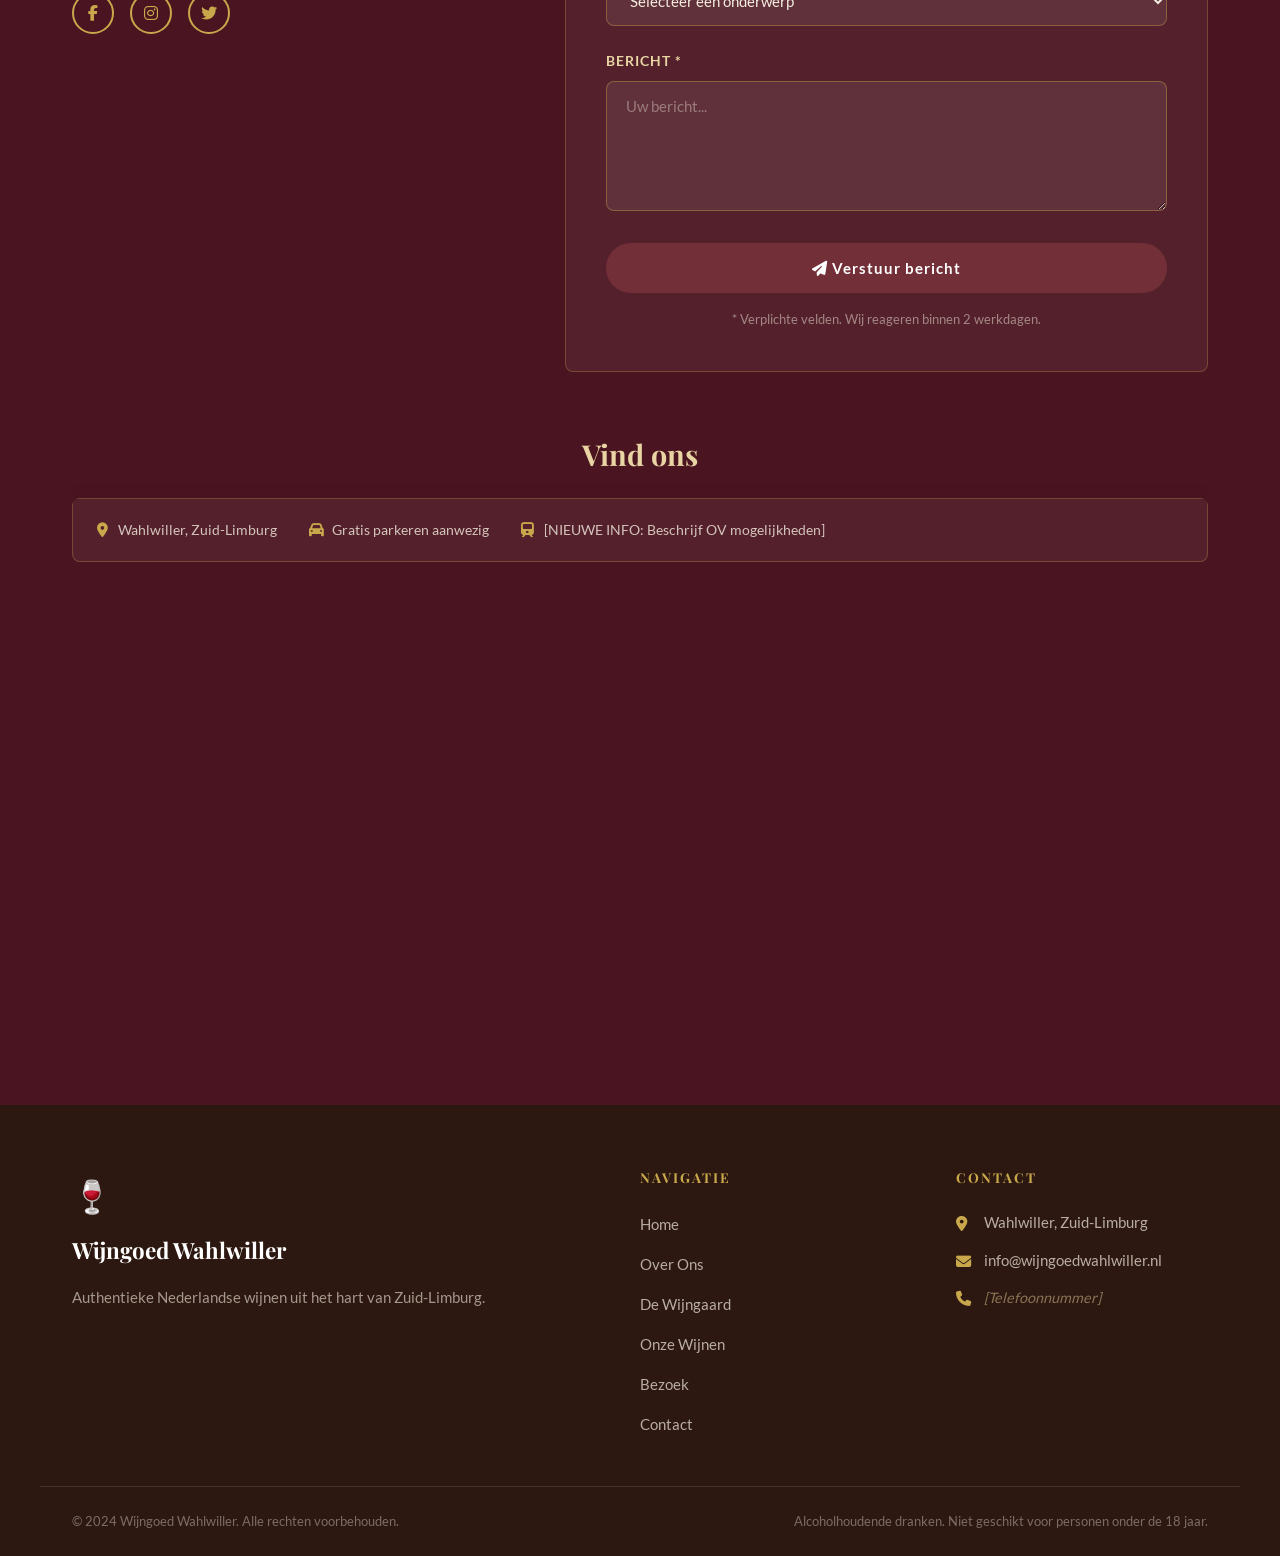
==== commit 48ee6a70: "titel aanpassing" ====
--- a/index.html
+++ b/index.html
@@ -65,7 +65,7 @@
         <div class="nav-container">
             <div class="nav-logo">
                 <span class="logo-icon">🍷</span>
-                <span class="logo-text">Wittemer Wijngaard Wahlwiller</span>
+                <span class="logo-text">Wittemer Wijngaard</span>
             </div>
             <ul class="nav-menu" id="nav-menu">
                 <li><a href="#home" class="nav-link">Home</a></li>
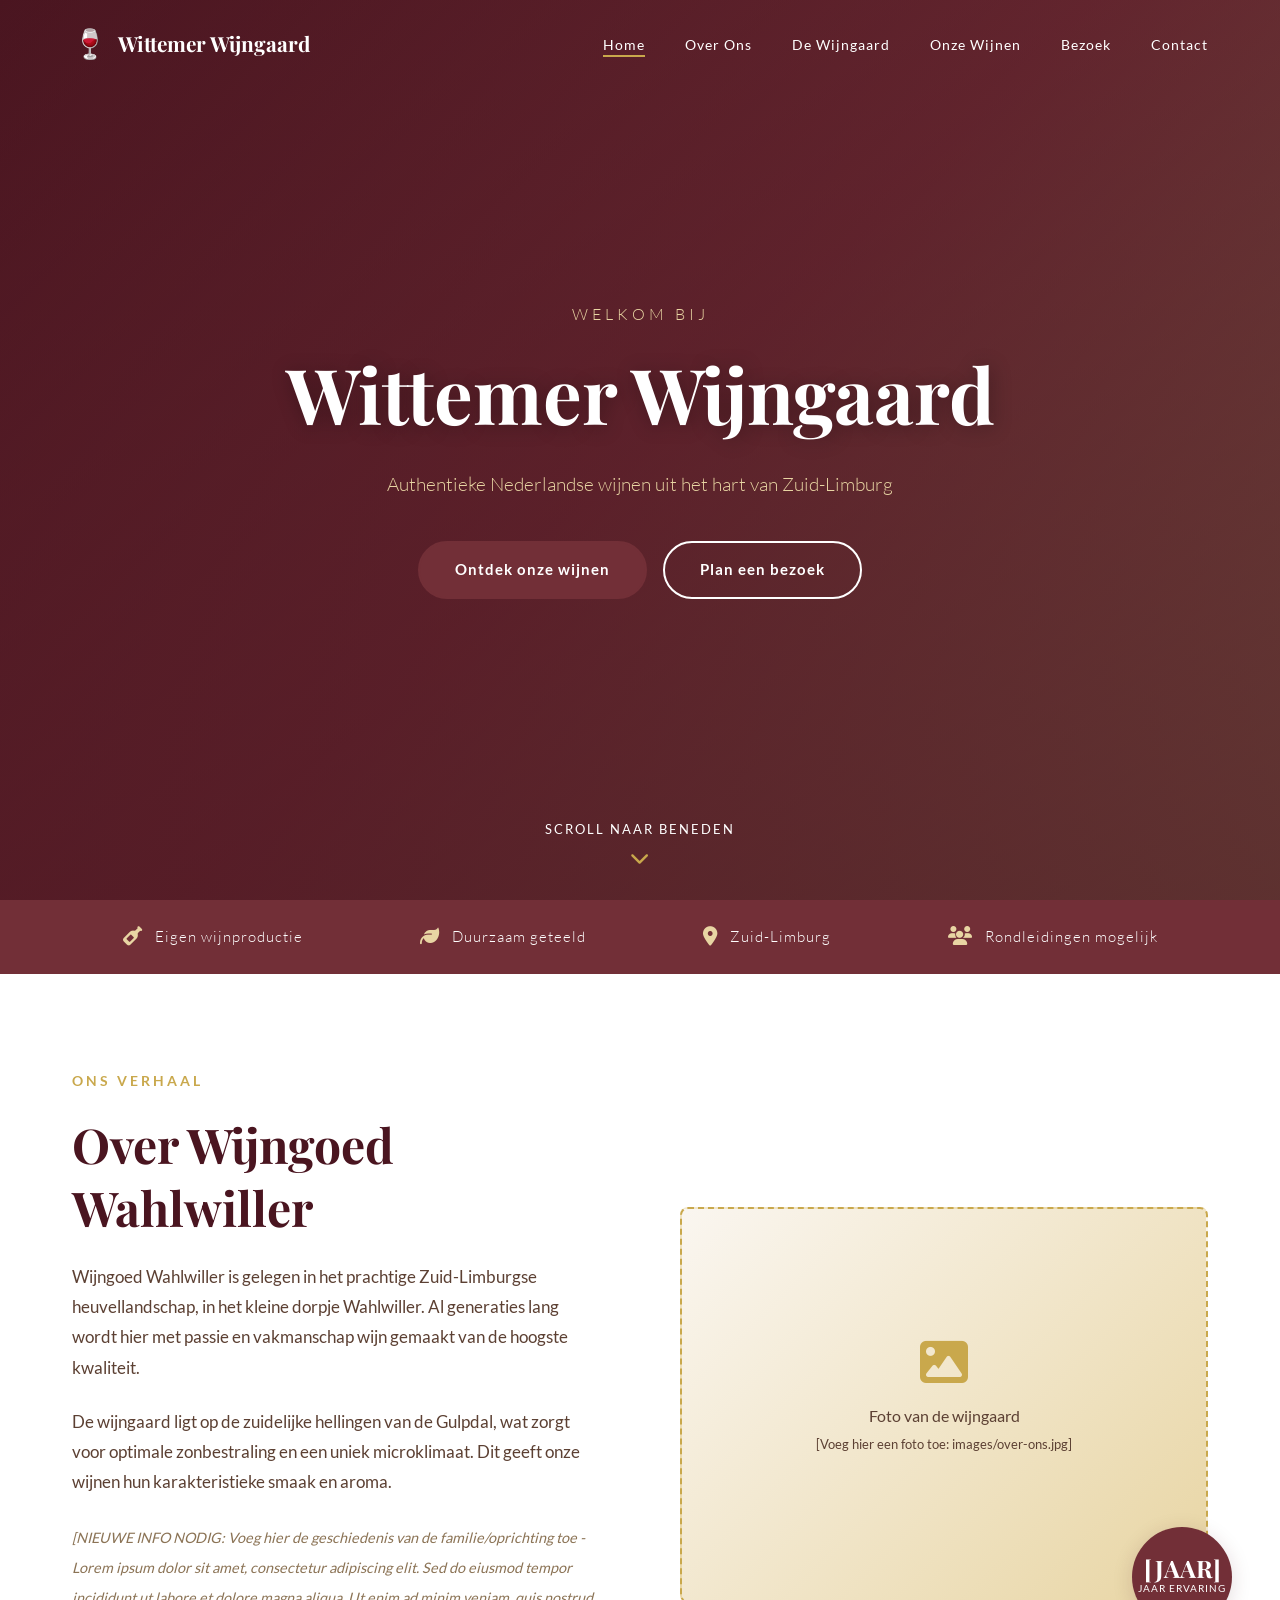
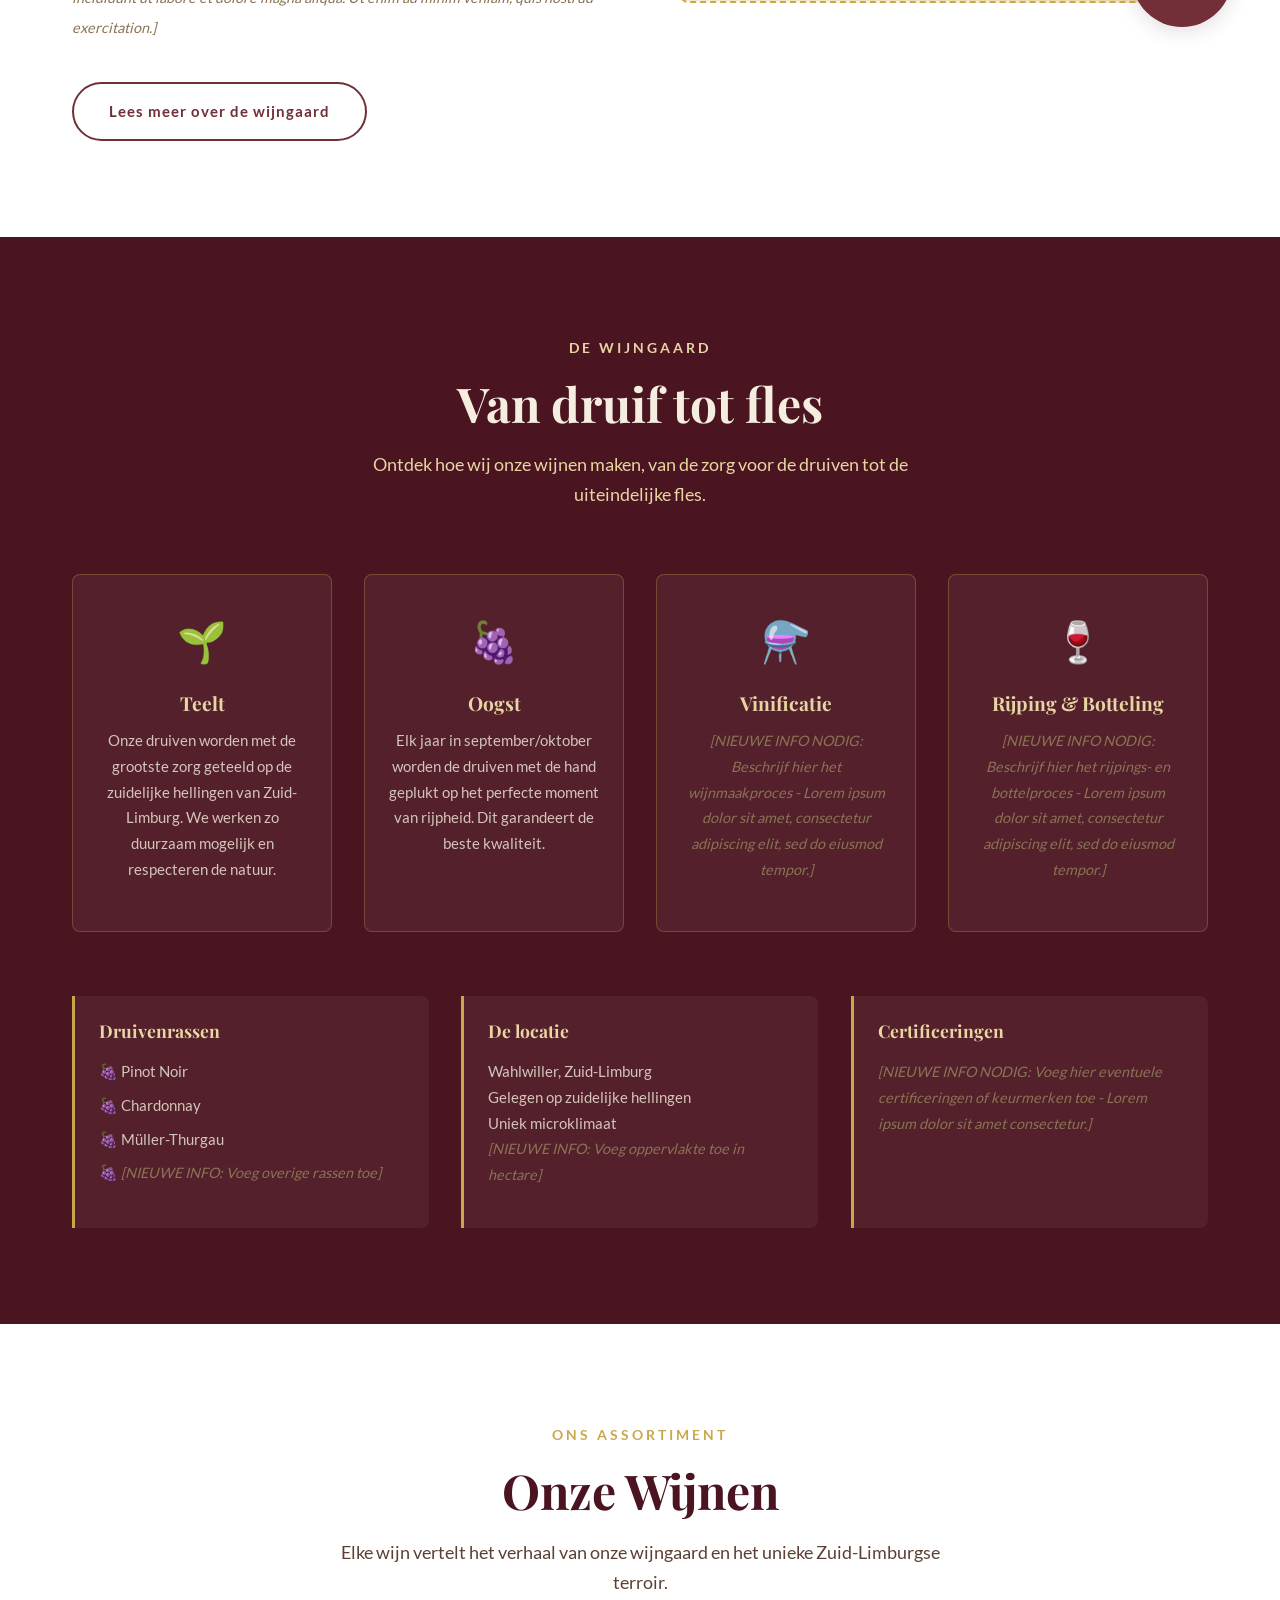
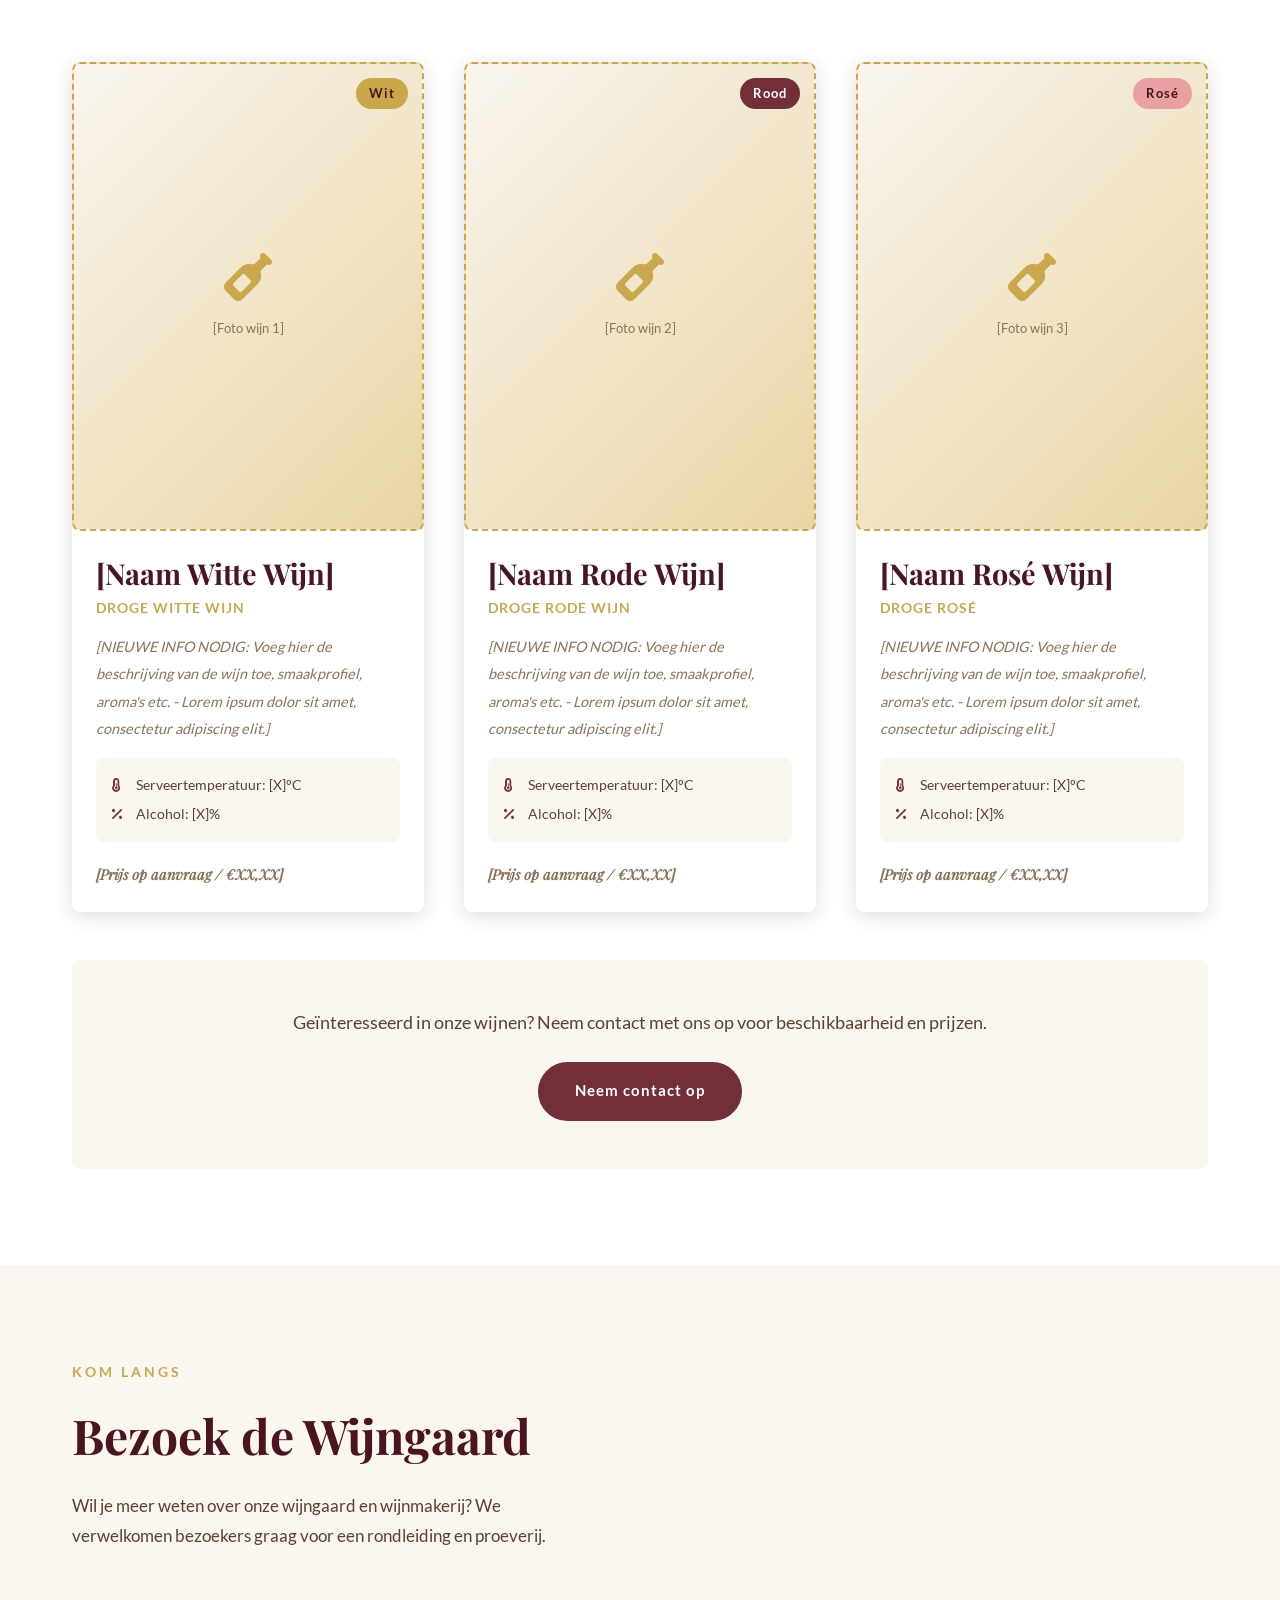
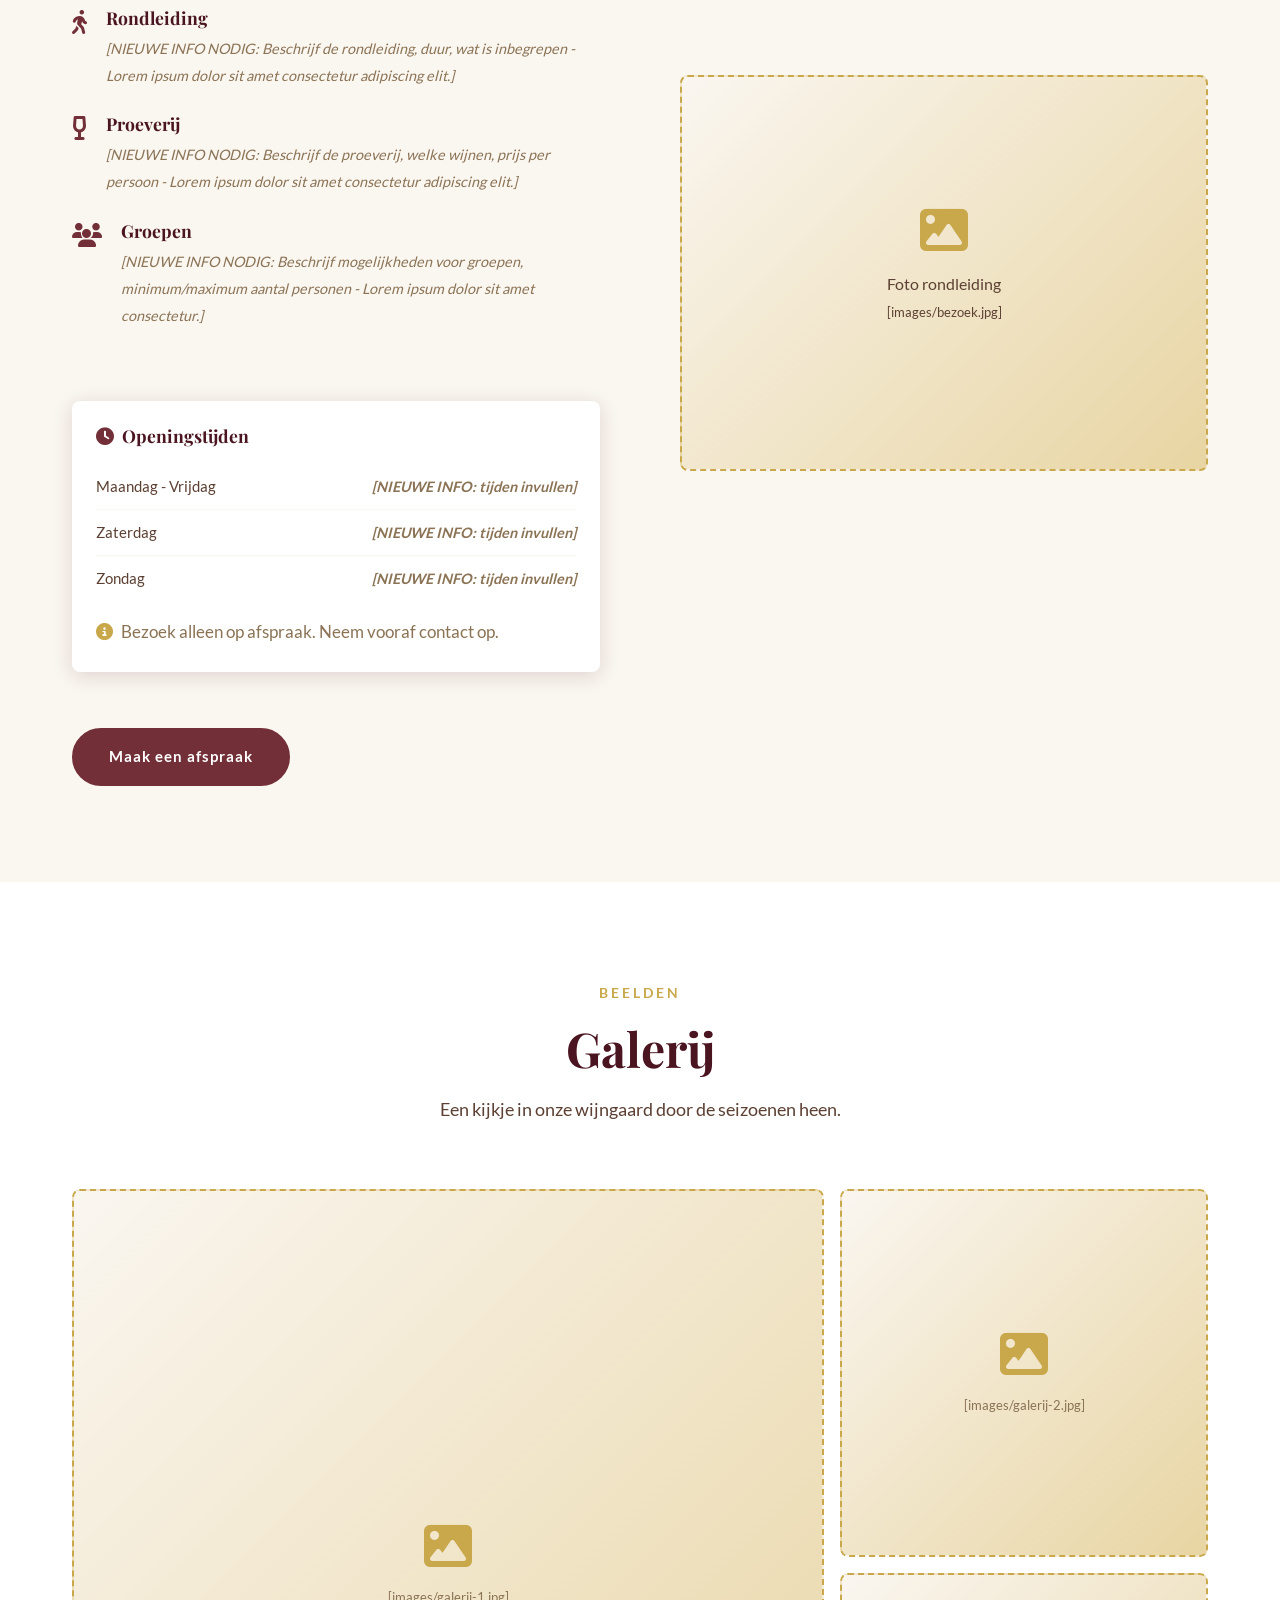
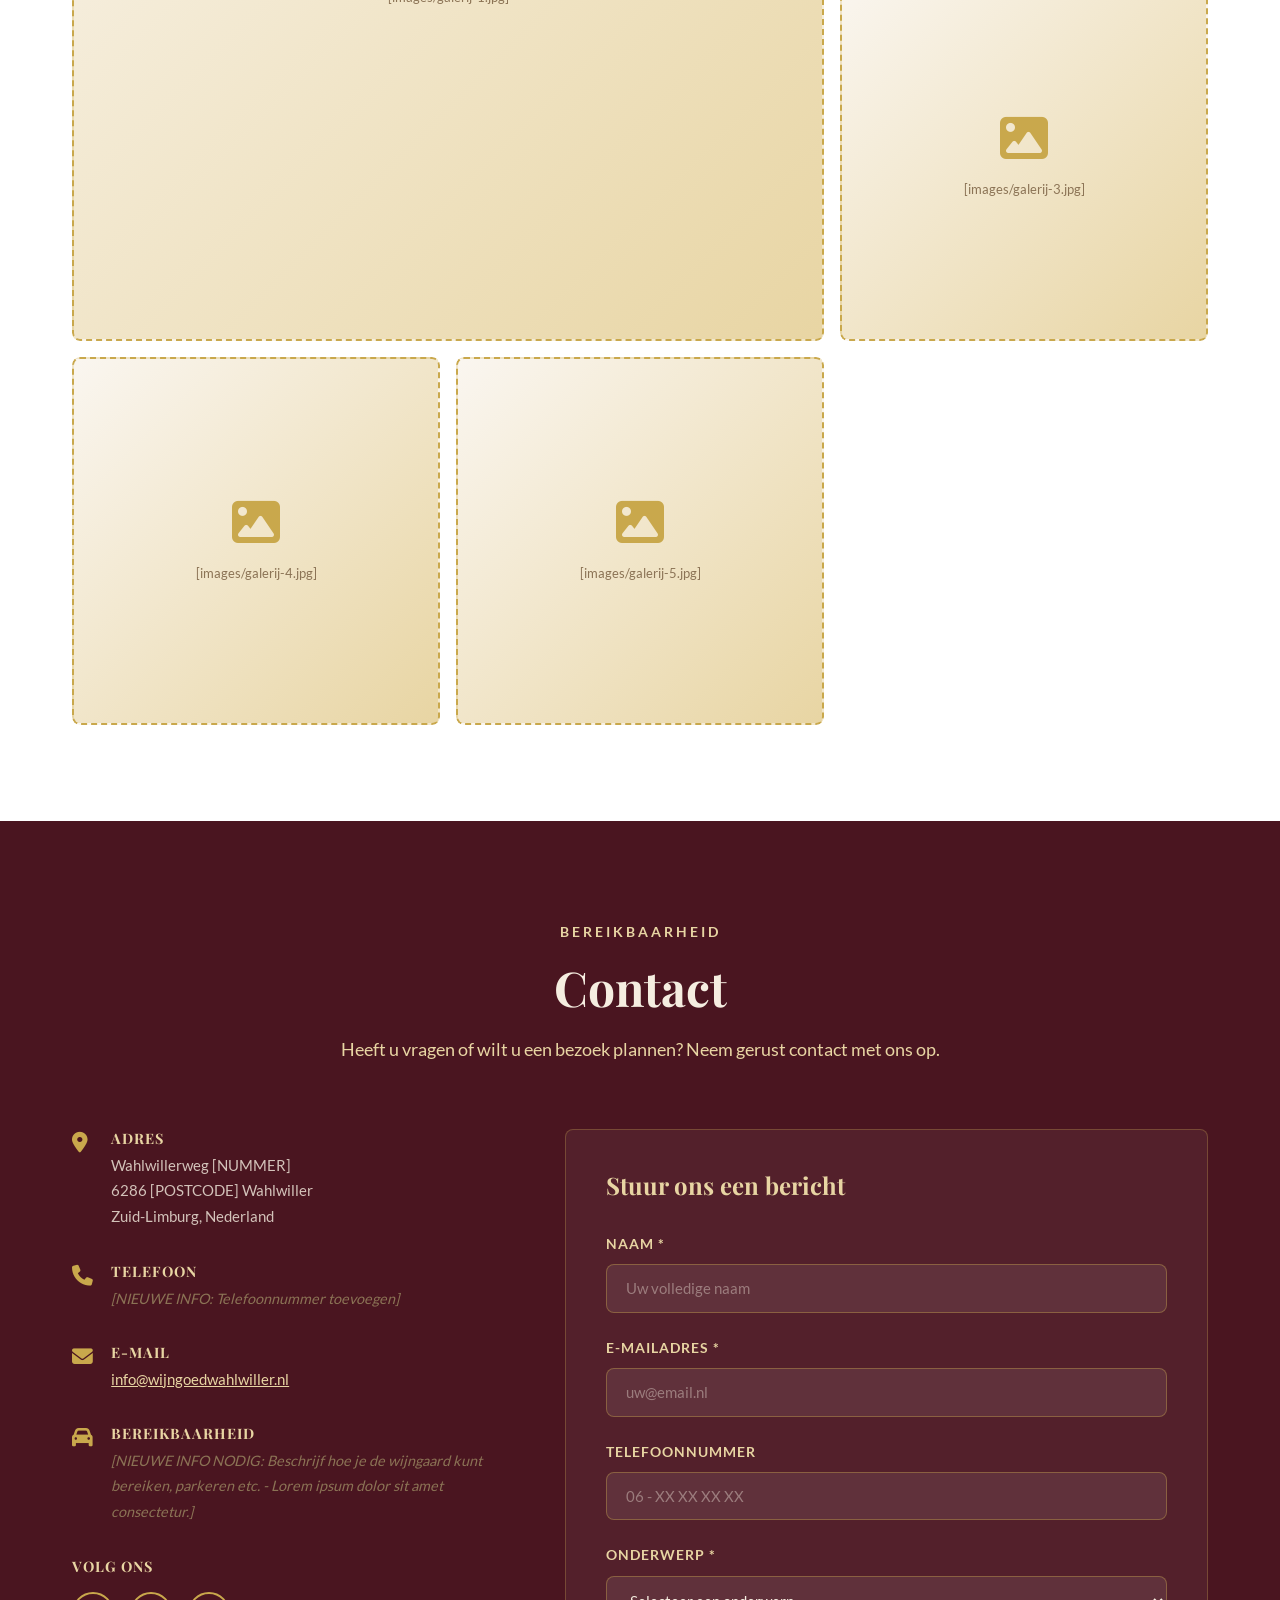
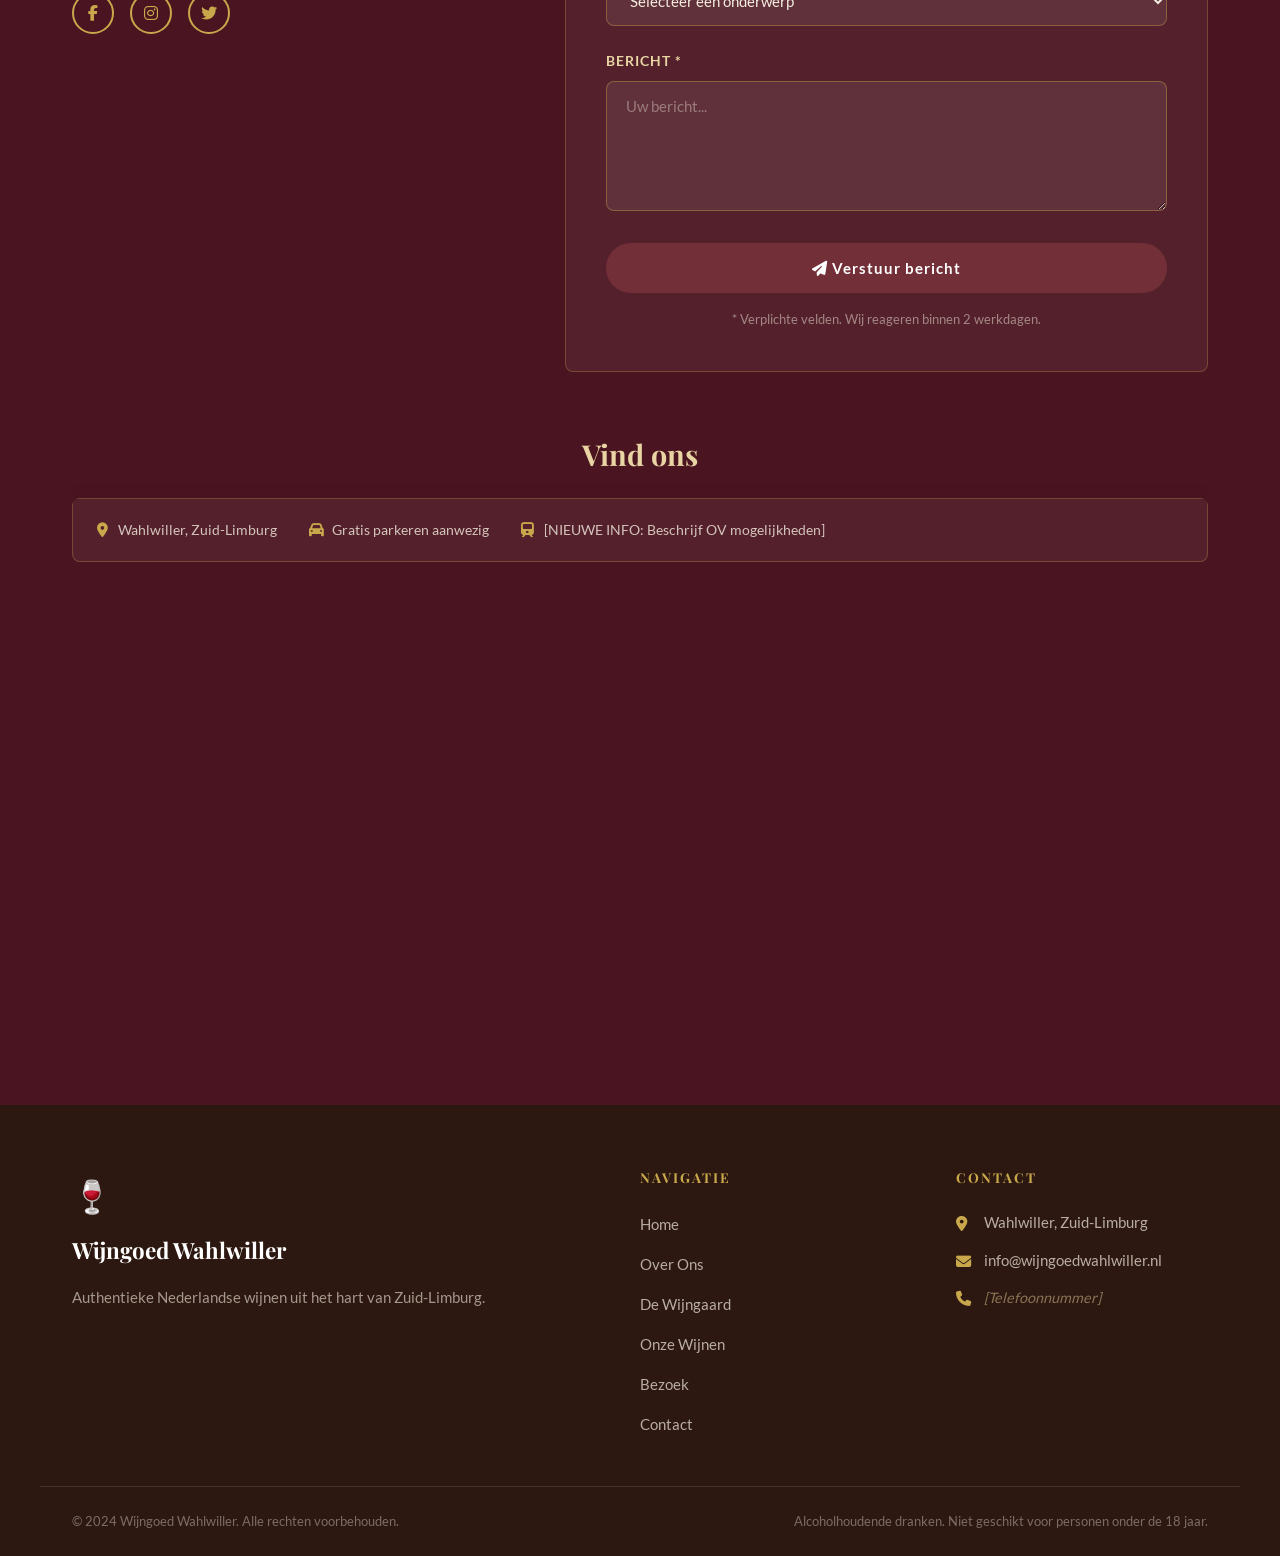
==== commit a154acca: "titel aanpassing" ====
--- a/index.html
+++ b/index.html
@@ -88,7 +88,7 @@
         <div class="hero-overlay"></div>
         <div class="hero-content">
             <p class="hero-subtitle">Welkom bij</p>
-            <h1 class="hero-title">Wittemer Wijngaard Wahlwiller</h1>
+            <h1 class="hero-title">Wittemer Wijngaard</h1>
             <p class="hero-description">Authentieke Nederlandse wijnen uit het hart van Zuid-Limburg</p>
             <div class="hero-buttons">
                 <a href="#wijnen" class="btn btn-primary">Ontdek onze wijnen</a>
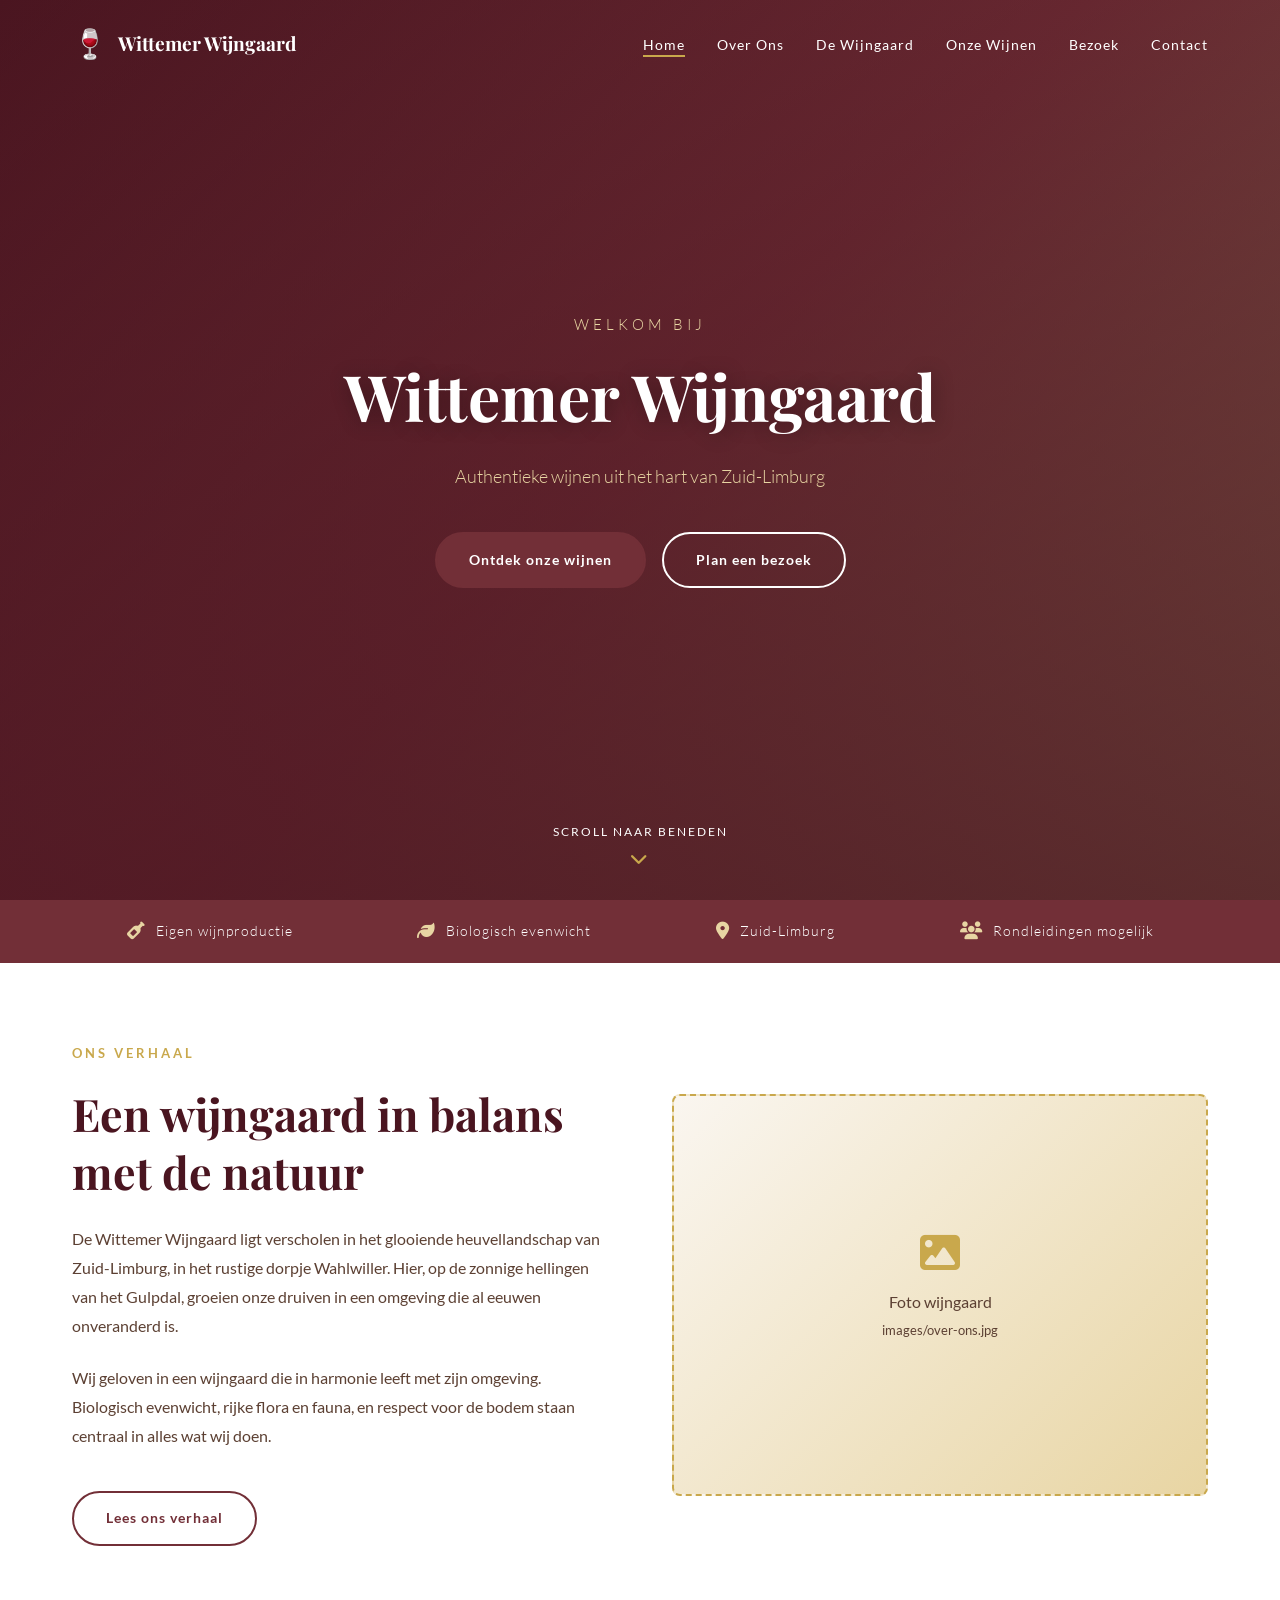
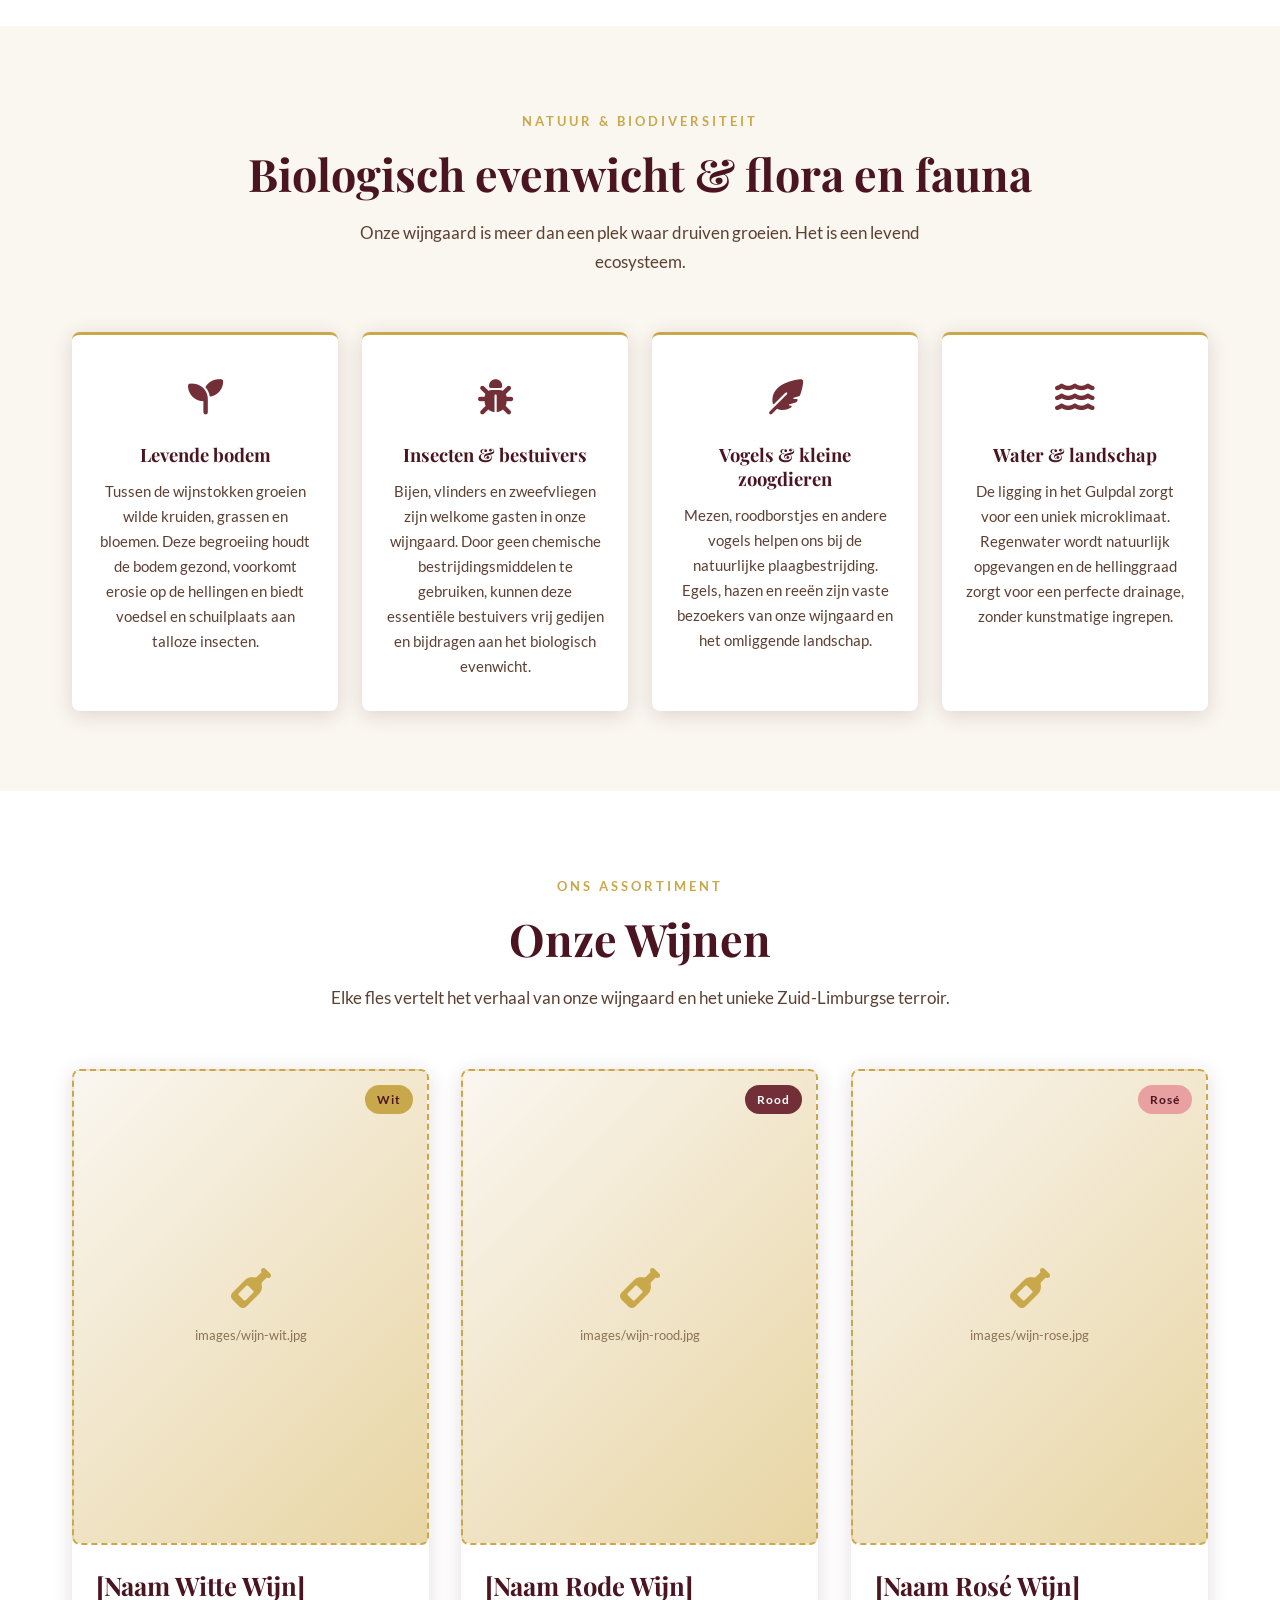
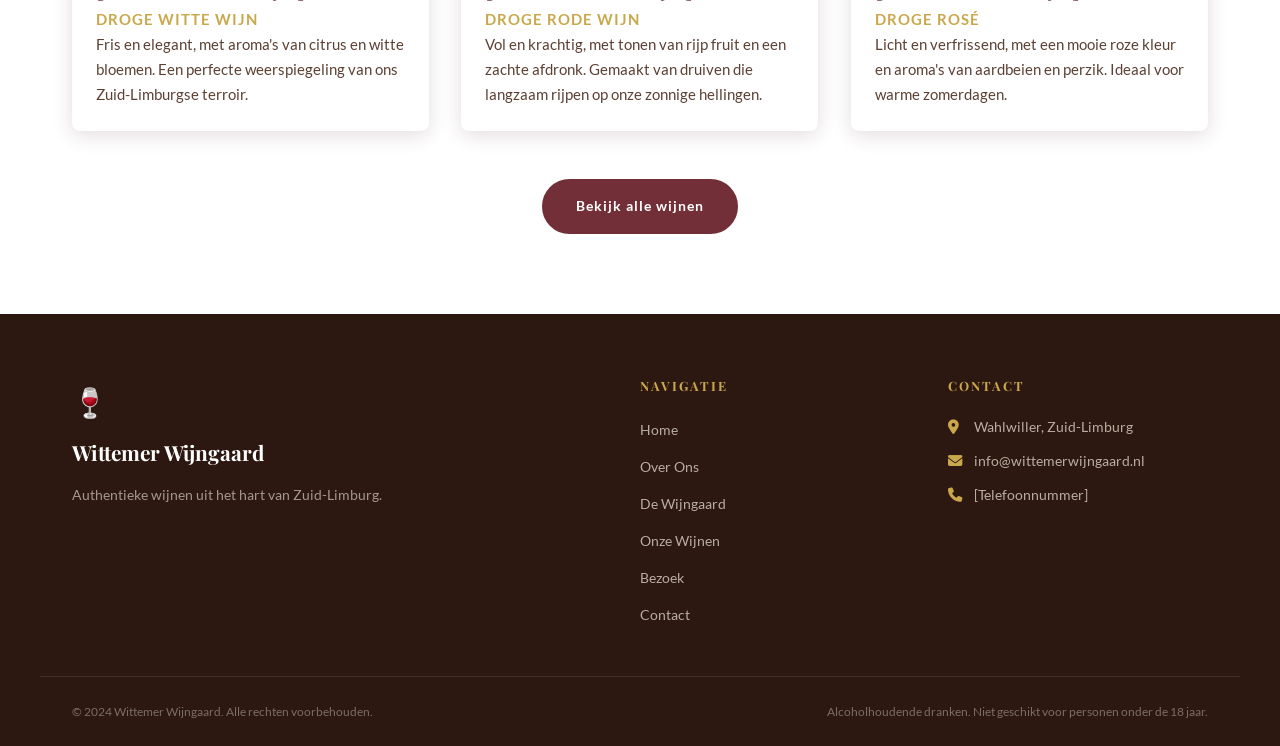
==== commit 76ca9d51: "complete herinrichting van de website" ====
--- a/index.html
+++ b/index.html
@@ -2,58 +2,51 @@
 <html lang="nl">
 <head>
     <meta charset="UTF-8">
-    <meta name="viewport" content="width=device-width, initial-scale=1.0, maximum-scale=1.0, user-scalable=no">
-    <title>Wittemer Wijngaard Wahlwiller</title>
+    <meta name="viewport" content="width=device-width, initial-scale=1.0">
+    <title>Wittemer Wijngaard – Wahlwiller</title>
     <link rel="stylesheet" href="css/style.css">
     <style>
-        /* playfair-display-sc-regular - latin */
-        @font-face {
-        font-display: swap; /* Check https://developer.mozilla.org/en-US/docs/Web/CSS/@font-face/font-display for other options. */
-        font-family: 'Playfair Display';
-        src: url('fonts/playfair-display-v40-latin-regular.woff2') format('woff2');
-        font-style: normal;
-        font-weight: 400;
-        
-        }
-        /* playfair-display-sc-italic - latin */
-        @font-face {
-        font-display: swap; /* Check https://developer.mozilla.org/en-US/docs/Web/CSS/@font-face/font-display for other options. */
-        font-family: 'Playfair Display';
-        font-style: italic;
-        font-weight: 400;
-        src: url('fonts/playfair-display-v40-latin-italic.woff2') format('woff2'); /* Chrome 36+, Opera 23+, Firefox 39+, Safari 12+, iOS 10+ */
-        }
-        /* playfair-display-sc-700 - latin */
-        @font-face {
-        font-display: swap; /* Check https://developer.mozilla.org/en-US/docs/Web/CSS/@font-face/font-display for other options. */
-        font-family: 'Playfair Display';
-        font-style: normal;
-        font-weight: 700;
-        src: url('fonts/playfair-display-v40-latin-700.woff2') format('woff2'); /* Chrome 36+, Opera 23+, Firefox 39+, Safari 12+, iOS 10+ */
-        }
-        /* lato-300 - latin */
-        @font-face {
-        font-display: swap; /* Check https://developer.mozilla.org/en-US/docs/Web/CSS/@font-face/font-display for other options. */
-        font-family: 'Lato';
-        font-style: normal;
-        font-weight: 300;
-        src: url('fonts/lato-v25-latin-300.woff2') format('woff2'); /* Chrome 36+, Opera 23+, Firefox 39+, Safari 12+, iOS 10+ */
-        }
-        /* lato-regular - latin */
-        @font-face {
-        font-display: swap; /* Check https://developer.mozilla.org/en-US/docs/Web/CSS/@font-face/font-display for other options. */
-        font-family: 'Lato';
-        font-style: normal;
-        font-weight: 400;
-        src: url('fonts/lato-v25-latin-regular.woff2') format('woff2'); /* Chrome 36+, Opera 23+, Firefox 39+, Safari 12+, iOS 10+ */
-        }
-        /* lato-700 - latin */
-        @font-face {
-        font-display: swap; /* Check https://developer.mozilla.org/en-US/docs/Web/CSS/@font-face/font-display for other options. */
-        font-family: 'Lato';
-        font-style: normal;
-        font-weight: 700;
-        src: url('fonts/lato-v25-latin-700.woff2') format('woff2'); /* Chrome 36+, Opera 23+, Firefox 39+, Safari 12+, iOS 10+ */
+        @font-face {
+            font-display: swap;
+            font-family: 'Playfair Display';
+            font-style: normal;
+            font-weight: 400;
+            src: url('fonts/playfair-display-v40-latin-regular.woff2') format('woff2');
+        }
+        @font-face {
+            font-display: swap;
+            font-family: 'Playfair Display';
+            font-style: italic;
+            font-weight: 400;
+            src: url('fonts/playfair-display-v40-latin-italic.woff2') format('woff2');
+        }
+        @font-face {
+            font-display: swap;
+            font-family: 'Playfair Display';
+            font-style: normal;
+            font-weight: 700;
+            src: url('fonts/playfair-display-v40-latin-700.woff2') format('woff2');
+        }
+        @font-face {
+            font-display: swap;
+            font-family: 'Lato';
+            font-style: normal;
+            font-weight: 300;
+            src: url('fonts/lato-v25-latin-300.woff2') format('woff2');
+        }
+        @font-face {
+            font-display: swap;
+            font-family: 'Lato';
+            font-style: normal;
+            font-weight: 400;
+            src: url('fonts/lato-v25-latin-regular.woff2') format('woff2');
+        }
+        @font-face {
+            font-display: swap;
+            font-family: 'Lato';
+            font-style: normal;
+            font-weight: 700;
+            src: url('fonts/lato-v25-latin-700.woff2') format('woff2');
         }
     </style>
     <link rel="stylesheet" href="https://cdnjs.cloudflare.com/ajax/libs/font-awesome/6.4.0/css/all.min.css">
@@ -63,18 +56,30 @@
     <!-- NAVIGATIE -->
     <nav class="navbar" id="navbar">
         <div class="nav-container">
-            <div class="nav-logo">
-                <span class="logo-icon">🍷</span>
-                <span class="logo-text">Wittemer Wijngaard</span>
-            </div>
+
+            <!-- LOGO -->
+            <a href="index.html" class="nav-logo">
+                <div class="logo-img-wrapper">
+                    <!-- Vervang onderstaande src door jouw logo bestand -->
+                    <!-- Voorbeeld: src="images/logo.png" -->
+                    <img src="images/logo.png" alt="Wittemer Wijngaard logo" class="logo-img"
+                         onerror="this.style.display='none'; this.nextElementSibling.style.display='flex';">
+                    <div class="logo-fallback" style="display:none;">
+                        <span class="logo-icon">🍷</span>
+                        <span class="logo-text">Wittemer Wijngaard</span>
+                    </div>
+                </div>
+            </a>
+
             <ul class="nav-menu" id="nav-menu">
-                <li><a href="#home" class="nav-link">Home</a></li>
-                <li><a href="#over-ons" class="nav-link">Over Ons</a></li>
-                <li><a href="#wijngaard" class="nav-link">De Wijngaard</a></li>
-                <li><a href="#wijnen" class="nav-link">Onze Wijnen</a></li>
-                <li><a href="#bezoek" class="nav-link">Bezoek</a></li>
-                <li><a href="#contact" class="nav-link">Contact</a></li>
+                <li><a href="index.html" class="nav-link active">Home</a></li>
+                <li><a href="pages/over-ons.html" class="nav-link">Over Ons</a></li>
+                <li><a href="pages/wijngaard.html" class="nav-link">De Wijngaard</a></li>
+                <li><a href="pages/wijnen.html" class="nav-link">Onze Wijnen</a></li>
+                <li><a href="pages/bezoek.html" class="nav-link">Bezoek</a></li>
+                <li><a href="pages/contact.html" class="nav-link">Contact</a></li>
             </ul>
+
             <div class="hamburger" id="hamburger">
                 <span></span>
                 <span></span>
@@ -83,16 +88,16 @@
         </div>
     </nav>
 
-    <!-- HERO SECTIE -->
+    <!-- HERO -->
     <section class="hero" id="home">
         <div class="hero-overlay"></div>
         <div class="hero-content">
             <p class="hero-subtitle">Welkom bij</p>
             <h1 class="hero-title">Wittemer Wijngaard</h1>
-            <p class="hero-description">Authentieke Nederlandse wijnen uit het hart van Zuid-Limburg</p>
+            <p class="hero-description">Authentieke wijnen uit het hart van Zuid-Limburg</p>
             <div class="hero-buttons">
-                <a href="#wijnen" class="btn btn-primary">Ontdek onze wijnen</a>
-                <a href="#bezoek" class="btn btn-secondary">Plan een bezoek</a>
+                <a href="pages/wijnen.html" class="btn btn-primary">Ontdek onze wijnen</a>
+                <a href="pages/bezoek.html" class="btn btn-secondary">Plan een bezoek</a>
             </div>
         </div>
         <div class="hero-scroll">
@@ -102,7 +107,7 @@
     </section>
 
     <!-- INTRO BALK -->
-    <section class="intro-bar">
+    <div class="intro-bar">
         <div class="intro-bar-container">
             <div class="intro-item">
                 <i class="fas fa-wine-bottle"></i>
@@ -110,7 +115,7 @@
             </div>
             <div class="intro-item">
                 <i class="fas fa-leaf"></i>
-                <span>Duurzaam geteeld</span>
+                <span>Biologisch evenwicht</span>
             </div>
             <div class="intro-item">
                 <i class="fas fa-map-marker-alt"></i>
@@ -121,406 +126,141 @@
                 <span>Rondleidingen mogelijk</span>
             </div>
         </div>
-    </section>
-
-    <!-- OVER ONS -->
-    <section class="section" id="over-ons">
+    </div>
+
+    <!-- KORT OVER ONS – HOMEPAGE PREVIEW -->
+    <section class="section" id="over-ons-preview">
         <div class="container">
             <div class="section-grid">
                 <div class="section-text">
                     <span class="section-label">Ons verhaal</span>
-                    <h2 class="section-title">Over Wijngoed Wahlwiller</h2>
-                    <p>Wijngoed Wahlwiller is gelegen in het prachtige Zuid-Limburgse heuvellandschap, in het kleine dorpje Wahlwiller. Al generaties lang wordt hier met passie en vakmanschap wijn gemaakt van de hoogste kwaliteit.</p>
-                    <p>De wijngaard ligt op de zuidelijke hellingen van de Gulpdal, wat zorgt voor optimale zonbestraling en een uniek microklimaat. Dit geeft onze wijnen hun karakteristieke smaak en aroma.</p>
-                    <p><em>[NIEUWE INFO NODIG: Voeg hier de geschiedenis van de familie/oprichting toe - Lorem ipsum dolor sit amet, consectetur adipiscing elit. Sed do eiusmod tempor incididunt ut labore et dolore magna aliqua. Ut enim ad minim veniam, quis nostrud exercitation.]</em></p>
-                    <a href="#wijngaard" class="btn btn-outline">Lees meer over de wijngaard</a>
+                    <h2 class="section-title">Een wijngaard in balans met de natuur</h2>
+                    <p>
+                        De Wittemer Wijngaard ligt verscholen in het glooiende heuvellandschap van Zuid-Limburg,
+                        in het rustige dorpje Wahlwiller. Hier, op de zonnige hellingen van het Gulpdal,
+                        groeien onze druiven in een omgeving die al eeuwen onveranderd is.
+                    </p>
+                    <p>
+                        Wij geloven in een wijngaard die in harmonie leeft met zijn omgeving.
+                        Biologisch evenwicht, rijke flora en fauna, en respect voor de bodem
+                        staan centraal in alles wat wij doen.
+                    </p>
+                    <a href="pages/over-ons.html" class="btn btn-outline">Lees ons verhaal</a>
                 </div>
                 <div class="section-image">
-                    <div class="image-placeholder">
-                        <i class="fas fa-image"></i>
-                        <p>Foto van de wijngaard<br><small>[Voeg hier een foto toe: images/over-ons.jpg]</small></p>
-                    </div>
-                    <div class="image-badge">
-                        <span class="badge-number">[JAAR]</span>
-                        <span class="badge-text">Jaar ervaring</span>
-                    </div>
+                    <!-- Vervang door: src="images/over-ons.jpg" -->
+                    <img src="images/over-ons.jpg" alt="Wittemer Wijngaard" class="content-img"
+                         onerror="this.outerHTML='<div class=\'image-placeholder\'><i class=\'fas fa-image\'></i><p>Foto wijngaard<br><small>images/over-ons.jpg</small></p></div>'">
                 </div>
             </div>
         </div>
     </section>
 
-    <!-- DE WIJNGAARD -->
-    <section class="section section-dark" id="wijngaard">
+    <!-- NATUUR & BIODIVERSITEIT SECTIE -->
+    <section class="section section-warm">
         <div class="container">
             <div class="section-header">
-                <span class="section-label light">De wijngaard</span>
-                <h2 class="section-title light">Van druif tot fles</h2>
-                <p class="section-intro light">Ontdek hoe wij onze wijnen maken, van de zorg voor de druiven tot de uiteindelijke fles.</p>
-            </div>
-
-            <div class="process-grid">
-                <div class="process-card">
-                    <div class="process-icon">🌱</div>
-                    <h3>Teelt</h3>
-                    <p>Onze druiven worden met de grootste zorg geteeld op de zuidelijke hellingen van Zuid-Limburg. We werken zo duurzaam mogelijk en respecteren de natuur.</p>
-                </div>
-                <div class="process-card">
-                    <div class="process-icon">🍇</div>
-                    <h3>Oogst</h3>
-                    <p>Elk jaar in september/oktober worden de druiven met de hand geplukt op het perfecte moment van rijpheid. Dit garandeert de beste kwaliteit.</p>
-                </div>
-                <div class="process-card">
-                    <div class="process-icon">⚗️</div>
-                    <h3>Vinificatie</h3>
-                    <p><em>[NIEUWE INFO NODIG: Beschrijf hier het wijnmaakproces - Lorem ipsum dolor sit amet, consectetur adipiscing elit, sed do eiusmod tempor.]</em></p>
-                </div>
-                <div class="process-card">
-                    <div class="process-icon">🍷</div>
-                    <h3>Rijping & Botteling</h3>
-                    <p><em>[NIEUWE INFO NODIG: Beschrijf hier het rijpings- en bottelproces - Lorem ipsum dolor sit amet, consectetur adipiscing elit, sed do eiusmod tempor.]</em></p>
-                </div>
-            </div>
-
-            <div class="wijngaard-info">
-                <div class="info-card">
-                    <h4>Druivenrassen</h4>
-                    <ul>
-                        <li>Pinot Noir</li>
-                        <li>Chardonnay</li>
-                        <li>Müller-Thurgau</li>
-                        <li><em>[NIEUWE INFO: Voeg overige rassen toe]</em></li>
-                    </ul>
-                </div>
-                <div class="info-card">
-                    <h4>De locatie</h4>
-                    <p>Wahlwiller, Zuid-Limburg<br>
-                    Gelegen op zuidelijke hellingen<br>
-                    Uniek microklimaat<br>
-                    <em>[NIEUWE INFO: Voeg oppervlakte toe in hectare]</em></p>
-                </div>
-                <div class="info-card">
-                    <h4>Certificeringen</h4>
-                    <p><em>[NIEUWE INFO NODIG: Voeg hier eventuele certificeringen of keurmerken toe - Lorem ipsum dolor sit amet consectetur.]</em></p>
+                <span class="section-label">Natuur & Biodiversiteit</span>
+                <h2 class="section-title">Biologisch evenwicht & flora en fauna</h2>
+                <p class="section-intro">
+                    Onze wijngaard is meer dan een plek waar druiven groeien.
+                    Het is een levend ecosysteem.
+                </p>
+            </div>
+            <div class="nature-grid">
+                <div class="nature-card">
+                    <div class="nature-icon"><i class="fas fa-seedling"></i></div>
+                    <h3>Levende bodem</h3>
+                    <p>
+                        Tussen de wijnstokken groeien wilde kruiden, grassen en bloemen.
+                        Deze begroeiing houdt de bodem gezond, voorkomt erosie op de hellingen
+                        en biedt voedsel en schuilplaats aan talloze insecten.
+                    </p>
+                </div>
+                <div class="nature-card">
+                    <div class="nature-icon"><i class="fas fa-bug"></i></div>
+                    <h3>Insecten & bestuivers</h3>
+                    <p>
+                        Bijen, vlinders en zweefvliegen zijn welkome gasten in onze wijngaard.
+                        Door geen chemische bestrijdingsmiddelen te gebruiken, kunnen deze
+                        essentiële bestuivers vrij gedijen en bijdragen aan het biologisch evenwicht.
+                    </p>
+                </div>
+                <div class="nature-card">
+                    <div class="nature-icon"><i class="fas fa-feather-alt"></i></div>
+                    <h3>Vogels & kleine zoogdieren</h3>
+                    <p>
+                        Mezen, roodborstjes en andere vogels helpen ons bij de natuurlijke
+                        plaagbestrijding. Egels, hazen en reeën zijn vaste bezoekers van
+                        onze wijngaard en het omliggende landschap.
+                    </p>
+                </div>
+                <div class="nature-card">
+                    <div class="nature-icon"><i class="fas fa-water"></i></div>
+                    <h3>Water & landschap</h3>
+                    <p>
+                        De ligging in het Gulpdal zorgt voor een uniek microklimaat.
+                        Regenwater wordt natuurlijk opgevangen en de hellinggraad
+                        zorgt voor een perfecte drainage, zonder kunstmatige ingrepen.
+                    </p>
                 </div>
             </div>
         </div>
     </section>
 
-    <!-- ONZE WIJNEN -->
-    <section class="section" id="wijnen">
+    <!-- WIJNEN PREVIEW -->
+    <section class="section">
         <div class="container">
             <div class="section-header">
                 <span class="section-label">Ons assortiment</span>
                 <h2 class="section-title">Onze Wijnen</h2>
-                <p class="section-intro">Elke wijn vertelt het verhaal van onze wijngaard en het unieke Zuid-Limburgse terroir.</p>
-            </div>
-
+                <p class="section-intro">
+                    Elke fles vertelt het verhaal van onze wijngaard en het unieke Zuid-Limburgse terroir.
+                </p>
+            </div>
             <div class="wine-grid">
-                <!-- Wijn 1 -->
                 <div class="wine-card">
                     <div class="wine-image">
-                        <div class="image-placeholder small">
-                            <i class="fas fa-wine-bottle"></i>
-                            <small>[Foto wijn 1]</small>
-                        </div>
+                        <img src="images/wijn-wit.jpg" alt="Witte wijn" class="wine-img"
+                             onerror="this.outerHTML='<div class=\'image-placeholder small\'><i class=\'fas fa-wine-bottle\'></i><small>images/wijn-wit.jpg</small></div>'">
                         <div class="wine-badge">Wit</div>
                     </div>
                     <div class="wine-info">
                         <h3>[Naam Witte Wijn]</h3>
                         <p class="wine-type">Droge witte wijn</p>
-                        <p><em>[NIEUWE INFO NODIG: Voeg hier de beschrijving van de wijn toe, smaakprofiel, aroma's etc. - Lorem ipsum dolor sit amet, consectetur adipiscing elit.]</em></p>
-                        <div class="wine-details">
-                            <span><i class="fas fa-thermometer-half"></i> Serveertemperatuur: [X]°C</span>
-                            <span><i class="fas fa-percent"></i> Alcohol: [X]%</span>
-                        </div>
-                        <p class="wine-price"><em>[Prijs op aanvraag / €XX,XX]</em></p>
-                    </div>
-                </div>
-
-                <!-- Wijn 2 -->
+                        <p>Fris en elegant, met aroma's van citrus en witte bloemen.
+                           Een perfecte weerspiegeling van ons Zuid-Limburgse terroir.</p>
+                    </div>
+                </div>
                 <div class="wine-card">
                     <div class="wine-image">
-                        <div class="image-placeholder small">
-                            <i class="fas fa-wine-bottle"></i>
-                            <small>[Foto wijn 2]</small>
-                        </div>
+                        <img src="images/wijn-rood.jpg" alt="Rode wijn" class="wine-img"
+                             onerror="this.outerHTML='<div class=\'image-placeholder small\'><i class=\'fas fa-wine-bottle\'></i><small>images/wijn-rood.jpg</small></div>'">
                         <div class="wine-badge red">Rood</div>
                     </div>
                     <div class="wine-info">
                         <h3>[Naam Rode Wijn]</h3>
                         <p class="wine-type">Droge rode wijn</p>
-                        <p><em>[NIEUWE INFO NODIG: Voeg hier de beschrijving van de wijn toe, smaakprofiel, aroma's etc. - Lorem ipsum dolor sit amet, consectetur adipiscing elit.]</em></p>
-                        <div class="wine-details">
-                            <span><i class="fas fa-thermometer-half"></i> Serveertemperatuur: [X]°C</span>
-                            <span><i class="fas fa-percent"></i> Alcohol: [X]%</span>
-                        </div>
-                        <p class="wine-price"><em>[Prijs op aanvraag / €XX,XX]</em></p>
-                    </div>
-                </div>
-
-                <!-- Wijn 3 -->
+                        <p>Vol en krachtig, met tonen van rijp fruit en een zachte afdronk.
+                           Gemaakt van druiven die langzaam rijpen op onze zonnige hellingen.</p>
+                    </div>
+                </div>
                 <div class="wine-card">
                     <div class="wine-image">
-                        <div class="image-placeholder small">
-                            <i class="fas fa-wine-bottle"></i>
-                            <small>[Foto wijn 3]</small>
-                        </div>
+                        <img src="images/wijn-rose.jpg" alt="Rosé wijn" class="wine-img"
+                             onerror="this.outerHTML='<div class=\'image-placeholder small\'><i class=\'fas fa-wine-bottle\'></i><small>images/wijn-rose.jpg</small></div>'">
                         <div class="wine-badge rose">Rosé</div>
                     </div>
                     <div class="wine-info">
                         <h3>[Naam Rosé Wijn]</h3>
                         <p class="wine-type">Droge rosé</p>
-                        <p><em>[NIEUWE INFO NODIG: Voeg hier de beschrijving van de wijn toe, smaakprofiel, aroma's etc. - Lorem ipsum dolor sit amet, consectetur adipiscing elit.]</em></p>
-                        <div class="wine-details">
-                            <span><i class="fas fa-thermometer-half"></i> Serveertemperatuur: [X]°C</span>
-                            <span><i class="fas fa-percent"></i> Alcohol: [X]%</span>
-                        </div>
-                        <p class="wine-price"><em>[Prijs op aanvraag / €XX,XX]</em></p>
-                    </div>
-                </div>
-            </div>
-
-            <div class="wine-cta">
-                <p>Geïnteresseerd in onze wijnen? Neem contact met ons op voor beschikbaarheid en prijzen.</p>
-                <a href="#contact" class="btn btn-primary">Neem contact op</a>
-            </div>
-        </div>
-    </section>
-
-    <!-- BEZOEK -->
-    <section class="section section-warm" id="bezoek">
-        <div class="container">
-            <div class="section-grid reverse">
-                <div class="section-image">
-                    <div class="image-placeholder">
-                        <i class="fas fa-image"></i>
-                        <p>Foto rondleiding<br><small>[images/bezoek.jpg]</small></p>
-                    </div>
-                </div>
-                <div class="section-text">
-                    <span class="section-label">Kom langs</span>
-                    <h2 class="section-title">Bezoek de Wijngaard</h2>
-                    <p>Wil je meer weten over onze wijngaard en wijnmakerij? We verwelkomen bezoekers graag voor een rondleiding en proeverij.</p>
-
-                    <div class="visit-options">
-                        <div class="visit-option">
-                            <i class="fas fa-walking"></i>
-                            <div>
-                                <h4>Rondleiding</h4>
-                                <p><em>[NIEUWE INFO NODIG: Beschrijf de rondleiding, duur, wat is inbegrepen - Lorem ipsum dolor sit amet consectetur adipiscing elit.]</em></p>
-                            </div>
-                        </div>
-                        <div class="visit-option">
-                            <i class="fas fa-wine-glass-alt"></i>
-                            <div>
-                                <h4>Proeverij</h4>
-                                <p><em>[NIEUWE INFO NODIG: Beschrijf de proeverij, welke wijnen, prijs per persoon - Lorem ipsum dolor sit amet consectetur adipiscing elit.]</em></p>
-                            </div>
-                        </div>
-                        <div class="visit-option">
-                            <i class="fas fa-users"></i>
-                            <div>
-                                <h4>Groepen</h4>
-                                <p><em>[NIEUWE INFO NODIG: Beschrijf mogelijkheden voor groepen, minimum/maximum aantal personen - Lorem ipsum dolor sit amet consectetur.]</em></p>
-                            </div>
-                        </div>
-                    </div>
-
-                    <div class="openingstijden">
-                        <h4><i class="fas fa-clock"></i> Openingstijden</h4>
-                        <table class="tijden-table">
-                            <tr>
-                                <td>Maandag - Vrijdag</td>
-                                <td><em>[NIEUWE INFO: tijden invullen]</em></td>
-                            </tr>
-                            <tr>
-                                <td>Zaterdag</td>
-                                <td><em>[NIEUWE INFO: tijden invullen]</em></td>
-                            </tr>
-                            <tr>
-                                <td>Zondag</td>
-                                <td><em>[NIEUWE INFO: tijden invullen]</em></td>
-                            </tr>
-                        </table>
-                        <p class="tijden-note"><i class="fas fa-info-circle"></i> Bezoek alleen op afspraak. Neem vooraf contact op.</p>
-                    </div>
-
-                    <a href="#contact" class="btn btn-primary">Maak een afspraak</a>
-                </div>
-            </div>
-        </div>
-    </section>
-
-    <!-- FOTO GALERIJ -->
-    <section class="section" id="galerij">
-        <div class="container">
-            <div class="section-header">
-                <span class="section-label">Beelden</span>
-                <h2 class="section-title">Galerij</h2>
-                <p class="section-intro">Een kijkje in onze wijngaard door de seizoenen heen.</p>
-            </div>
-            <div class="gallery-grid">
-                <div class="gallery-item large">
-                    <div class="image-placeholder gallery">
-                        <i class="fas fa-image"></i>
-                        <small>[images/galerij-1.jpg]</small>
-                    </div>
-                </div>
-                <div class="gallery-item">
-                    <div class="image-placeholder gallery">
-                        <i class="fas fa-image"></i>
-                        <small>[images/galerij-2.jpg]</small>
-                    </div>
-                </div>
-                <div class="gallery-item">
-                    <div class="image-placeholder gallery">
-                        <i class="fas fa-image"></i>
-                        <small>[images/galerij-3.jpg]</small>
-                    </div>
-                </div>
-                <div class="gallery-item">
-                    <div class="image-placeholder gallery">
-                        <i class="fas fa-image"></i>
-                        <small>[images/galerij-4.jpg]</small>
-                    </div>
-                </div>
-                <div class="gallery-item">
-                    <div class="image-placeholder gallery">
-                        <i class="fas fa-image"></i>
-                        <small>[images/galerij-5.jpg]</small>
-                    </div>
-                </div>
-            </div>
-        </div>
-    </section>
-
-    <!-- CONTACT -->
-    <section class="section section-dark" id="contact">
-        <div class="container">
-            <div class="section-header">
-                <span class="section-label light">Bereikbaarheid</span>
-                <h2 class="section-title light">Contact</h2>
-                <p class="section-intro light">Heeft u vragen of wilt u een bezoek plannen? Neem gerust contact met ons op.</p>
-            </div>
-
-            <div class="contact-grid">
-                <!-- Contactgegevens -->
-                <div class="contact-info">
-                    <div class="contact-item">
-                        <i class="fas fa-map-marker-alt"></i>
-                        <div>
-                            <h4>Adres</h4>
-                            <p>Wahlwillerweg [NUMMER]<br>
-                            6286 [POSTCODE] Wahlwiller<br>
-                            Zuid-Limburg, Nederland</p>
-                        </div>
-                    </div>
-                    <div class="contact-item">
-                        <i class="fas fa-phone"></i>
-                        <div>
-                            <h4>Telefoon</h4>
-                            <p><em>[NIEUWE INFO: Telefoonnummer toevoegen]</em></p>
-                        </div>
-                    </div>
-                    <div class="contact-item">
-                        <i class="fas fa-envelope"></i>
-                        <div>
-                            <h4>E-mail</h4>
-                            <p><a href="mailto:info@wijngoedwahlwiller.nl">info@wijngoedwahlwiller.nl</a></p>
-                        </div>
-                    </div>
-                    <div class="contact-item">
-                        <i class="fas fa-car"></i>
-                        <div>
-                            <h4>Bereikbaarheid</h4>
-                            <p><em>[NIEUWE INFO NODIG: Beschrijf hoe je de wijngaard kunt bereiken, parkeren etc. - Lorem ipsum dolor sit amet consectetur.]</em></p>
-                        </div>
-                    </div>
-
-                    <div class="social-links">
-                        <h4>Volg ons</h4>
-                        <div class="social-icons">
-                            <a href="#" class="social-icon" aria-label="Facebook">
-                                <i class="fab fa-facebook-f"></i>
-                            </a>
-                            <a href="#" class="social-icon" aria-label="Instagram">
-                                <i class="fab fa-instagram"></i>
-                            </a>
-                            <a href="#" class="social-icon" aria-label="Twitter">
-                                <i class="fab fa-twitter"></i>
-                            </a>
-                        </div>
-                    </div>
-                </div>
-
-                <!-- Contactformulier -->
-                <div class="contact-form-wrapper">
-                    <form class="contact-form" id="contact-form">
-                        <h3>Stuur ons een bericht</h3>
-                        <div class="form-group">
-                            <label for="naam">Naam *</label>
-                            <input type="text" id="naam" name="naam" placeholder="Uw volledige naam" required>
-                        </div>
-                        <div class="form-group">
-                            <label for="email">E-mailadres *</label>
-                            <input type="email" id="email" name="email" placeholder="uw@email.nl" required>
-                        </div>
-                        <div class="form-group">
-                            <label for="telefoon">Telefoonnummer</label>
-                            <input type="tel" id="telefoon" name="telefoon" placeholder="06 - XX XX XX XX">
-                        </div>
-                        <div class="form-group">
-                            <label for="onderwerp">Onderwerp *</label>
-                            <select id="onderwerp" name="onderwerp" required>
-                                <option value="">Selecteer een onderwerp</option>
-                                <option value="rondleiding">Rondleiding plannen</option>
-                                <option value="proeverij">Proeverij boeken</option>
-                                <option value="wijnen">Vraag over wijnen</option>
-                                <option value="groep">Groepsbezoek</option>
-                                <option value="anders">Anders</option>
-                            </select>
-                        </div>
-                        <div class="form-group">
-                            <label for="bericht">Bericht *</label>
-                            <textarea id="bericht" name="bericht" rows="5" placeholder="Uw bericht..." required></textarea>
-                        </div>
-                        <button type="submit" class="btn btn-primary full-width">
-                            <i class="fas fa-paper-plane"></i> Verstuur bericht
-                        </button>
-                        <p class="form-note">* Verplichte velden. Wij reageren binnen 2 werkdagen.</p>
-                    </form>
-                </div>
-            </div>
-
-            <!-- Kaart -->
-            <div class="map-container">
-                <h3>Vind ons</h3>
-                <div class="map-wrapper">
-                    <iframe
-                        src="https://www.google.com/maps/embed?pb=!1m18!1m12!1m3!1d7851.349027579787!2d5.916876427231021!3d50.81570549999999!2m3!1f0!2f0!3f0!3m2!1i1024!2i768!4f13.1!3m3!1m2!1s0x47c0968f8cc1f95f%3A0xe4558ca1c788a71e!2sWittemer%20Wijngaard!5e1!3m2!1snl!2snl!4v1776507447645!5m2!1snl!2snl" width="600" height="450" style="border:0;" allowfullscreen="" loading="lazy" referrerpolicy="no-referrer-when-downgrade"
-                        width="100%"
-                        height="450"
-                        style="border:0;"
-                        allowfullscreen=""
-                        loading="lazy"
-                        referrerpolicy="no-referrer-when-downgrade"
-                        title="Locatie Wijngoed Wahlwiller">
-                    </iframe>
-                    <div class="map-info">
-                        <div class="map-info-item">
-                            <i class="fas fa-map-marker-alt"></i>
-                            <span>Wahlwiller, Zuid-Limburg</span>
-                        </div>
-                        <div class="map-info-item">
-                            <i class="fas fa-car"></i>
-                            <span>Gratis parkeren aanwezig</span>
-                        </div>
-                        <div class="map-info-item">
-                            <i class="fas fa-train"></i>
-                            <span>[NIEUWE INFO: Beschrijf OV mogelijkheden]</span>
-                        </div>
-                    </div>
-                </div>
+                        <p>Licht en verfrissend, met een mooie roze kleur en aroma's
+                           van aardbeien en perzik. Ideaal voor warme zomerdagen.</p>
+                    </div>
+                </div>
+            </div>
+            <div class="section-cta">
+                <a href="pages/wijnen.html" class="btn btn-primary">Bekijk alle wijnen</a>
             </div>
         </div>
     </section>
@@ -529,30 +269,31 @@
     <footer class="footer">
         <div class="footer-container">
             <div class="footer-brand">
-                <span class="logo-icon">🍷</span>
-                <span class="logo-text">Wijngoed Wahlwiller</span>
-                <p>Authentieke Nederlandse wijnen uit het hart van Zuid-Limburg.</p>
+                <img src="images/logo.png" alt="Logo" class="footer-logo"
+                     onerror="this.outerHTML='<span class=\'logo-icon\'>🍷</span>'">
+                <span class="logo-text">Wittemer Wijngaard</span>
+                <p>Authentieke wijnen uit het hart van Zuid-Limburg.</p>
             </div>
             <div class="footer-links">
                 <h4>Navigatie</h4>
                 <ul>
-                    <li><a href="#home">Home</a></li>
-                    <li><a href="#over-ons">Over Ons</a></li>
-                    <li><a href="#wijngaard">De Wijngaard</a></li>
-                    <li><a href="#wijnen">Onze Wijnen</a></li>
-                    <li><a href="#bezoek">Bezoek</a></li>
-                    <li><a href="#contact">Contact</a></li>
+                    <li><a href="index.html">Home</a></li>
+                    <li><a href="pages/over-ons.html">Over Ons</a></li>
+                    <li><a href="pages/wijngaard.html">De Wijngaard</a></li>
+                    <li><a href="pages/wijnen.html">Onze Wijnen</a></li>
+                                        <li><a href="pages/bezoek.html">Bezoek</a></li>
+                    <li><a href="pages/contact.html">Contact</a></li>
                 </ul>
             </div>
             <div class="footer-contact">
                 <h4>Contact</h4>
                 <p><i class="fas fa-map-marker-alt"></i> Wahlwiller, Zuid-Limburg</p>
-                <p><i class="fas fa-envelope"></i> info@wijngoedwahlwiller.nl</p>
-                <p><i class="fas fa-phone"></i> <em>[Telefoonnummer]</em></p>
+                <p><i class="fas fa-envelope"></i> info@wittemerwijngaard.nl</p>
+                <p><i class="fas fa-phone"></i> [Telefoonnummer]</p>
             </div>
         </div>
         <div class="footer-bottom">
-            <p>© 2024 Wijngoed Wahlwiller. Alle rechten voorbehouden.</p>
+            <p>© 2024 Wittemer Wijngaard. Alle rechten voorbehouden.</p>
             <p>Alcoholhoudende dranken. Niet geschikt voor personen onder de 18 jaar.</p>
         </div>
     </footer>
--- a/css/style.css
+++ b/css/style.css
@@ -8,7 +8,7 @@
     --gold: #C9A84C;
     --gold-light: #E8D5A3;
     --cream: #FAF6F0;
-    --warm-gray: #8B7355;
+    --warm-gray:#8B7355;
     --text-dark: #2C1810;
     --text-medium: #5C4033;
     --text-light: #F5EDE0;
@@ -63,20 +63,14 @@
     line-height: 1.3;
 }
 
-h1 { font-size: clamp(2.5rem, 6vw, 5rem); }
-h2 { font-size: clamp(1.8rem, 4vw, 3rem); }
-h3 { font-size: clamp(1.3rem, 2.5vw, 1.8rem); }
-h4 { font-size: 1.1rem; }
+h1 { font-size: clamp(2rem, 5vw, 4rem); }
+h2 { font-size: clamp(1.6rem, 3.5vw, 2.8rem); }
+h3 { font-size: clamp(1.2rem, 2vw, 1.6rem); }
+h4 { font-size: 1.05rem; }
 
 p {
     margin-bottom: 1rem;
     color: var(--text-medium);
-}
-
-em {
-    color: var(--warm-gray);
-    font-style: italic;
-    font-size: 0.9rem;
 }
 
 /* ================================
@@ -89,7 +83,7 @@
 }
 
 .section {
-    padding: 6rem 0;
+    padding: 5rem 0;
 }
 
 .section-dark {
@@ -102,13 +96,13 @@
 
 .section-header {
     text-align: center;
-    margin-bottom: 4rem;
+    margin-bottom: 3.5rem;
 }
 
 .section-label {
     display: inline-block;
     font-family: var(--font-body);
-    font-size: 0.85rem;
+    font-size: 0.8rem;
     font-weight: 700;
     letter-spacing: 3px;
     text-transform: uppercase;
@@ -130,9 +124,10 @@
 }
 
 .section-intro {
-    max-width: 600px;
-    margin: 0 auto;
-    font-size: 1.1rem;
+    max-width: 620px;
+    margin: 0 auto 1.5rem;
+    font-size: 1.05rem;
+    color: var(--text-medium);
 }
 
 .section-intro.light {
@@ -142,7 +137,7 @@
 .section-grid {
     display: grid;
     grid-template-columns: 1fr 1fr;
-    gap: 5rem;
+    gap: 4rem;
     align-items: center;
 }
 
@@ -154,15 +149,20 @@
     direction: ltr;
 }
 
+.section-cta {
+    text-align: center;
+    margin-top: 3rem;
+}
+
 /* ================================
    KNOPPEN
 ================================ */
 .btn {
     display: inline-block;
-    padding: 0.9rem 2.2rem;
+    padding: 0.85rem 2rem;
     border-radius: 50px;
-        font-family: var(--font-body);
-    font-size: 0.95rem;
+    font-family: var(--font-body);
+    font-size: 0.9rem;
     font-weight: 700;
     letter-spacing: 1px;
     cursor: pointer;
@@ -205,11 +205,6 @@
     background-color: var(--wine-red);
     color: var(--white);
     transform: translateY(-2px);
-}
-
-.btn.full-width {
-    width: 100%;
-    text-align: center;
 }
 
 /* ================================
@@ -241,11 +236,28 @@
     justify-content: space-between;
 }
 
+/* LOGO */
 .nav-logo {
     display: flex;
     align-items: center;
+}
+
+.logo-img-wrapper {
+    display: flex;
+    align-items: center;
     gap: 0.6rem;
-    color: var(--white);
+}
+
+.logo-img {
+    height: 50px;
+    width: auto;
+    object-fit: contain;
+}
+
+.logo-fallback {
+    display: flex;
+    align-items: center;
+    gap: 0.6rem;
 }
 
 .logo-icon {
@@ -254,7 +266,7 @@
 
 .logo-text {
     font-family: var(--font-heading);
-    font-size: 1.3rem;
+    font-size: 1.2rem;
     font-weight: 700;
     color: var(--white);
 }
@@ -262,12 +274,12 @@
 .nav-menu {
     display: flex;
     align-items: center;
-    gap: 2.5rem;
+    gap: 2rem;
 }
 
 .nav-link {
     color: var(--white);
-    font-size: 0.9rem;
+    font-size: 0.88rem;
     font-weight: 400;
     letter-spacing: 1px;
     position: relative;
@@ -323,27 +335,76 @@
 }
 
 /* ================================
-   HERO SECTIE
-================================ */
-.hero {
+   PAGINA HEADER (subpagina's)
+================================ */
+.page-header {
     position: relative;
-    height: 100vh;
-    min-height: 600px;
+    height: 40vh;
+    min-height: 280px;
     display: flex;
     align-items: center;
     justify-content: center;
-    background: linear-gradient(135deg, var(--wine-dark) 0%, var(--wine-red) 50%, var(--warm-gray) 100%);
+    background: linear-gradient(135deg, var(--wine-dark) 0%, var(--wine-red) 100%);
     overflow: hidden;
 }
 
-.hero::before {
+.page-header::before {
     content: '';
     position: absolute;
     inset: 0;
     background-image: url('../images/hero.jpg');
     background-size: cover;
     background-position: center;
-    opacity: 0.3;
+    opacity: 0.2;
+}
+
+.page-header-overlay {
+    position: absolute;
+    inset: 0;
+    background: linear-gradient(
+        to bottom,
+        rgba(74, 21, 32, 0.5) 0%,
+        rgba(74, 21, 32, 0.8) 100%
+    );
+}
+
+.page-header-content {
+    position: relative;
+    z-index: 2;
+    text-align: center;
+    color: var(--white);
+    padding: 0 2rem;
+    margin-top: 4rem;
+}
+
+.page-header-content h1 {
+    color: var(--white);
+    text-shadow: 2px 2px 20px rgba(0,0,0,0.3);
+    margin-top: 0.5rem;
+}
+
+/* ================================
+   HERO SECTIE
+================================ */
+.hero {
+    position: relative;
+    height: 100vh;
+    min-height: 600px;
+    display: flex;
+    align-items: center;
+    justify-content: center;
+    background: linear-gradient(135deg, var(--wine-dark) 0%, var(--wine-red) 50%, var(--warm-gray) 100%);
+    overflow: hidden;
+}
+
+.hero::before {
+    content: '';
+    position: absolute;
+    inset: 0;
+    background-image: url('images/hero.jpg');
+    background-size: cover;
+    background-position: center;
+    opacity: 0.35;
 }
 
 .hero-overlay {
@@ -351,8 +412,8 @@
     inset: 0;
     background: linear-gradient(
         to bottom,
-        rgba(74, 21, 32, 0.4) 0%,
-        rgba(74, 21, 32, 0.7) 100%
+        rgba(74, 21, 32, 0.3) 0%,
+        rgba(74, 21, 32, 0.75) 100%
     );
 }
 
@@ -366,7 +427,7 @@
 }
 
 .hero-subtitle {
-    font-size: 1rem;
+    font-size: 0.95rem;
     letter-spacing: 4px;
     text-transform: uppercase;
     color: var(--gold-light);
@@ -381,7 +442,7 @@
 }
 
 .hero-description {
-    font-size: 1.2rem;
+    font-size: 1.15rem;
     color: var(--gold-light);
     margin-bottom: 2.5rem;
     font-weight: 300;
@@ -402,7 +463,7 @@
     z-index: 2;
     color: var(--white);
     text-align: center;
-    font-size: 0.8rem;
+    font-size: 0.75rem;
     letter-spacing: 2px;
     text-transform: uppercase;
     animation: bounce 2s infinite;
@@ -411,7 +472,7 @@
 .hero-scroll i {
     display: block;
     margin-top: 0.5rem;
-    font-size: 1.2rem;
+    font-size: 1.1rem;
     color: var(--gold);
 }
 
@@ -425,7 +486,7 @@
 ================================ */
 .intro-bar {
     background-color: var(--wine-red);
-    padding: 1.5rem 0;
+    padding: 1.2rem 0;
 }
 
 .intro-bar-container {
@@ -442,21 +503,29 @@
 .intro-item {
     display: flex;
     align-items: center;
-    gap: 0.75rem;
-    color: var(--white);
-    font-size: 0.95rem;
+    gap: 0.6rem;
+    color: var(--white);
+    font-size: 0.9rem;
     font-weight: 300;
     letter-spacing: 1px;
 }
 
 .intro-item i {
     color: var(--gold-light);
-    font-size: 1.2rem;
-}
-
-/* ================================
-   OVER ONS SECTIE
-================================ */
+    font-size: 1.1rem;
+}
+
+/* ================================
+   CONTENT AFBEELDINGEN
+================================ */
+.content-img {
+    width: 100%;
+    height: 400px;
+    object-fit: cover;
+    border-radius: var(--border-radius);
+    box-shadow: var(--shadow);
+}
+
 .section-text {
     display: flex;
     flex-direction: column;
@@ -464,7 +533,7 @@
 }
 
 .section-text p {
-    font-size: 1.05rem;
+    font-size: 1rem;
     line-height: 1.8;
 }
 
@@ -477,6 +546,9 @@
     position: relative;
 }
 
+/* ================================
+   IMAGE PLACEHOLDER (fallback)
+================================ */
 .image-placeholder {
     width: 100%;
     aspect-ratio: 4/3;
@@ -494,7 +566,7 @@
 }
 
 .image-placeholder i {
-    font-size: 3rem;
+    font-size: 2.5rem;
     color: var(--gold);
 }
 
@@ -504,122 +576,82 @@
 
 .image-placeholder.gallery {
     aspect-ratio: 1/1;
-}
-
-.image-badge {
-    position: absolute;
-    bottom: -1.5rem;
-    right: -1.5rem;
-    background-color: var(--wine-red);
-    color: var(--white);
-    width: 100px;
-    height: 100px;
-    border-radius: 50%;
-    display: flex;
-    flex-direction: column;
-    align-items: center;
-    justify-content: center;
-    text-align: center;
-    box-shadow: var(--shadow);
-}
-
-.badge-number {
-    font-family: var(--font-heading);
-    font-size: 1.5rem;
-    font-weight: 700;
-    line-height: 1;
-}
-
-.badge-text {
-    font-size: 0.65rem;
-    letter-spacing: 1px;
-    text-transform: uppercase;
-}
-
-/* ================================
-   WIJNGAARD SECTIE
-================================ */
-.process-grid {
+    min-height: 200px;
+}
+
+/* ================================
+   NATUUR GRID
+================================ */
+.nature-grid {
     display: grid;
     grid-template-columns: repeat(4, 1fr);
-    gap: 2rem;
-    margin-bottom: 4rem;
-}
-
-.process-card {
-    background: rgba(255,255,255,0.05);
-    border: 1px solid rgba(201, 168, 76, 0.3);
+    gap: 1.5rem;
+}
+
+.nature-card {
+    background: var(--white);
     border-radius: var(--border-radius);
     padding: 2rem 1.5rem;
     text-align: center;
+    box-shadow: var(--shadow);
     transition: var(--transition);
-}
-
-.process-card:hover {
+    border-top: 3px solid var(--gold);
+}
+
+.nature-card:hover {
+    transform: translateY(-5px);
+    box-shadow: var(--shadow-hover);
+}
+
+.nature-card.dark {
+    background: rgba(255,255,255,0.05);
+    border: 1px solid rgba(201, 168, 76, 0.3);
+    border-top: 3px solid var(--gold);
+}
+
+.nature-card.dark:hover {
     background: rgba(255,255,255,0.1);
-    transform: translateY(-5px);
     border-color: var(--gold);
 }
 
-.process-icon {
-    font-size: 2.5rem;
+.nature-card.dark h3 {
+    color: var(--gold-light);
+}
+
+.nature-card.dark p {
+    color: rgba(245, 237, 224, 0.8);
+}
+
+.nature-icon {
+    font-size: 2.2rem;
+    color: var(--wine-red);
     margin-bottom: 1rem;
 }
 
-.process-card h3 {
-    color: var(--gold-light);
+.nature-card.dark .nature-icon {
+    color: var(--gold);
+}
+
+.nature-card h3 {
+    color: var(--wine-dark);
     margin-bottom: 0.75rem;
-    font-size: 1.2rem;
-}
-
-.process-card p {
-    color: rgba(245, 237, 224, 0.8);
-    font-size: 0.95rem;
-}
-
-.wijngaard-info {
+    font-size: 1.15rem;
+}
+
+.nature-card p {
+    font-size: 0.92rem;
+    line-height: 1.7;
+    margin-bottom: 0;
+}
+
+/* ================================
+   WIJN GRID (homepage preview)
+================================ */
+.wine-grid {
     display: grid;
     grid-template-columns: repeat(3, 1fr);
     gap: 2rem;
-}
-
-.info-card {
-    background: rgba(255,255,255,0.05);
-    border-left: 3px solid var(--gold);
-    padding: 1.5rem;
-    border-radius: 0 var(--border-radius) var(--border-radius) 0;
-}
-
-.info-card h4 {
-    color: var(--gold-light);
     margin-bottom: 1rem;
-    font-family: var(--font-heading);
-}
-
-.info-card p,
-.info-card li {
-    color: rgba(245, 237, 224, 0.8);
-    font-size: 0.95rem;
-}
-
-.info-card ul {
-    display: flex;
-    flex-direction: column;
-    gap: 0.5rem;
-}
-
-.info-card li::before {
-    content: '🍇 ';
-}
-
-/* ================================
-   WIJNEN SECTIE
-================================ */
-.wine-grid {
-    display: grid;
-    grid-template-columns: repeat(3, 1fr);
-    gap: 2.5rem;
-    margin-bottom: 3rem;
 }
 
 .wine-card {
@@ -631,12 +663,24 @@
 }
 
 .wine-card:hover {
-    transform: translateY(-8px);
+    transform: translateY(-6px);
     box-shadow: var(--shadow-hover);
 }
 
 .wine-image {
     position: relative;
+    overflow: hidden;
+}
+
+.wine-img {
+    width: 100%;
+    height: 220px;
+    object-fit: cover;
+    transition: var(--transition);
+}
+
+.wine-card:hover .wine-img {
+    transform: scale(1.04);
 }
 
 .wine-badge {
@@ -645,9 +689,9 @@
     right: 1rem;
     background-color: var(--gold);
     color: var(--wine-dark);
-    padding: 0.3rem 0.8rem;
+    padding: 0.25rem 0.75rem;
     border-radius: 50px;
-    font-size: 0.8rem;
+    font-size: 0.78rem;
     font-weight: 700;
     letter-spacing: 1px;
 }
@@ -673,150 +717,224 @@
 
 .wine-type {
     color: var(--gold);
-    font-size: 0.85rem;
+    font-size: 0.8rem;
     font-weight: 700;
     letter-spacing: 1px;
     text-transform: uppercase;
     margin-bottom: 0.75rem;
 }
 
-.wine-details {
+.wine-info p {
+    font-size: 0.92rem;
+    margin-bottom: 0;
+}
+
+/* ================================
+   WIJN DETAIL GRID (wijnen pagina)
+================================ */
+.wine-detail-grid {
+    display: grid;
+    grid-template-columns: repeat(2, 1fr);
+    gap: 2.5rem;
+}
+
+.wine-detail-card {
+    background: var(--white);
+    border-radius: var(--border-radius);
+    overflow: hidden;
+    box-shadow: var(--shadow);
+    display: grid;
+    grid-template-columns: 1fr 1.6fr;
+    transition: var(--transition);
+}
+
+.wine-detail-card:hover {
+    box-shadow: var(--shadow-hover);
+    transform: translateY(-4px);
+}
+
+.wine-detail-image {
+    position: relative;
+    overflow: hidden;
+}
+
+.wine-detail-img {
+    width: 100%;
+    height: 100%;
+    min-height: 280px;
+    object-fit: cover;
+}
+
+.wine-detail-info {
+    padding: 1.8rem;
     display: flex;
     flex-direction: column;
-    gap: 0.4rem;
-    margin: 1rem 0;
+    gap: 0.5rem;
+}
+
+.wine-detail-info h3 {
+    color: var(--wine-dark);
+    margin-bottom: 0.2rem;
+}
+
+.wine-specs {
+    display: grid;
+    grid-template-columns: 1fr 1fr;
+    gap: 0.75rem;
+    margin: 0.75rem 0;
     padding: 1rem;
     background-color: var(--cream);
     border-radius: var(--border-radius);
 }
 
-.wine-details span {
-    font-size: 0.85rem;
+.wine-spec {
+    display: flex;
+    flex-direction: column;
+    gap: 0.2rem;
+}
+
+.wine-spec i {
+    color: var(--wine-red);
+    font-size: 0.9rem;
+}
+
+.wine-spec span {
+    font-size: 0.75rem;
+    color: var(--warm-gray);
+    text-transform: uppercase;
+    letter-spacing: 0.5px;
+}
+
+.wine-spec strong {
+    font-size: 0.9rem;
+    color: var(--text-dark);
+}
+
+.wine-price-label {
+    font-family: var(--font-heading);
+    font-size: 1rem;
     color: var(--text-medium);
-    display: flex;
-    align-items: center;
-    gap: 0.5rem;
-}
-
-.wine-details i {
-    color: var(--wine-red);
-    width: 16px;
-}
-
-.wine-price {
-    font-family: var(--font-heading);
-    font-size: 1.1rem;
+    margin-bottom: 0;
+}
+
+.wine-price-label span {
     color: var(--wine-red);
     font-weight: 700;
+}
+
+/* ================================
+   DRUIVEN GRID
+================================ */
+.druiven-grid {
+    display: grid;
+    grid-template-columns: repeat(4, 1fr);
+    gap: 1.5rem;
+}
+
+.druif-card {
+    background: var(--white);
+    border-radius: var(--border-radius);
+    padding: 2rem 1.5rem;
+    box-shadow: var(--shadow);
+    transition: var(--transition);
+    display: flex;
+    flex-direction: column;
+    gap: 0.75rem;
+}
+
+.druif-card:hover {
+    transform: translateY(-5px);
+    box-shadow: var(--shadow-hover);
+}
+
+.druif-icon {
+    font-size: 2rem;
+}
+
+.druif-card h3 {
+    color: var(--wine-dark);
+    font-size: 1.2rem;
+}
+
+.druif-card p {
+    font-size: 0.92rem;
+    flex: 1;
+}
+
+.druif-type {
+    display: inline-block;
+    padding: 0.25rem 0.75rem;
+    border-radius: 50px;
+    font-size: 0.75rem;
+    font-weight: 700;
+    letter-spacing: 1px;
+    background-color: var(--gold-light);
+    color: var(--wine-dark);
+    align-self: flex-start;
+}
+
+.druif-type.rood {
+    background-color: var(--wine-red);
+    color: var(--white);
+}
+
+.druif-type.wit {
+    background-color: var(--gold);
+    color: var(--wine-dark);
+}
+
+/* ================================
+   PROCESS GRID (wijngaard pagina)
+================================ */
+.process-grid {
+    display: grid;
+    grid-template-columns: repeat(3, 1fr);
+    gap: 2rem;
+}
+
+.process-card {
+    background: rgba(255,255,255,0.05);
+    border: 1px solid rgba(201, 168, 76, 0.3);
+    border-radius: var(--border-radius);
+    padding: 2rem 1.5rem;
+    transition: var(--transition);
+    position: relative;
+}
+
+.process-card:hover {
+    background: rgba(255,255,255,0.1);
+    transform: translateY(-4px);
+    border-color: var(--gold);
+}
+
+.process-step {
+    font-family: var(--font-heading);
+    font-size: 2.5rem;
+    font-weight: 700;
+    color: rgba(201, 168, 76, 0.2);
+    line-height: 1;
+    margin-bottom: 0.5rem;
+}
+
+.process-icon {
+    font-size: 2rem;
+    margin-bottom: 0.75rem;
+}
+
+.process-card h3 {
+    color: var(--gold-light);
+    margin-bottom: 0.75rem;
+    font-size: 1.15rem;
+}
+
+.process-card p {
+    color: rgba(245, 237, 224, 0.8);
+    font-size: 0.92rem;
     margin-bottom: 0;
 }
 
-.wine-cta {
-    text-align: center;
-    padding: 3rem;
-    background-color: var(--cream);
-    border-radius: var(--border-radius);
-}
-
-.wine-cta p {
-    font-size: 1.1rem;
-    margin-bottom: 1.5rem;
-}
-
-/* ================================
-   BEZOEK SECTIE
-================================ */
-.visit-options {
-    display: flex;
-    flex-direction: column;
-    gap: 1.5rem;
-    margin: 2rem 0;
-}
-
-.visit-option {
-    display: flex;
-    gap: 1.2rem;
-    align-items: flex-start;
-}
-
-.visit-option i {
-    font-size: 1.5rem;
-    color: var(--wine-red);
-    margin-top: 0.2rem;
-    flex-shrink: 0;
-}
-
-.visit-option h4 {
-    color: var(--wine-dark);
-    margin-bottom: 0.3rem;
-}
-
-.visit-option p {
-    font-size: 0.95rem;
-    margin-bottom: 0;
-}
-
-.openingstijden {
-    background-color: var(--white);
-    border-radius: var(--border-radius);
-    padding: 1.5rem;
-    margin: 2rem 0;
-    box-shadow: var(--shadow);
-}
-
-.openingstijden h4 {
-    color: var(--wine-dark);
-    margin-bottom: 1rem;
-    display: flex;
-    align-items: center;
-    gap: 0.5rem;
-}
-
-.openingstijden h4 i {
-    color: var(--wine-red);
-}
-
-.tijden-table {
-    width: 100%;
-    border-collapse: collapse;
-}
-
-.tijden-table tr {
-    border-bottom: 1px solid var(--cream);
-}
-
-.tijden-table tr:last-child {
-    border-bottom: none;
-}
-
-.tijden-table td {
-    padding: 0.6rem 0;
-    font-size: 0.95rem;
-    color: var(--text-medium);
-}
-
-.tijden-table td:last-child {
-    text-align: right;
-    font-weight: 700;
-    color: var(--wine-red);
-}
-
-.tijden-note {
-    margin-top: 1rem;
-    font-size: 0.85rem;
-    color: var(--warm-gray);
-    display: flex;
-    align-items: center;
-    gap: 0.5rem;
-    margin-bottom: 0;
-}
-
-.tijden-note i {
-    color: var(--gold);
-}
-
-/* ================================
-   GALERIJ SECTIE
+/* ================================
+   GALERIJ
 ================================ */
 .gallery-grid {
     display: grid;
@@ -836,197 +954,279 @@
     grid-row: span 2;
 }
 
-.gallery-item .image-placeholder {
+.gallery-img {
+    width: 100%;
     height: 100%;
     min-height: 200px;
+    object-fit: cover;
     transition: var(--transition);
 }
 
-.gallery-item:hover .image-placeholder {
-    transform: scale(1.03);
-}
-
-/* ================================
-   CONTACT SECTIE
-================================ */
-.contact-grid {
+.gallery-item:hover .gallery-img {
+    transform: scale(1.04);
+}
+
+/* ================================
+   BEZOEK KAARTEN
+================================ */
+.visit-cards {
     display: grid;
-    grid-template-columns: 1fr 1.5fr;
-    gap: 4rem;
-    margin-bottom: 4rem;
-}
-
-.contact-info {
+    grid-template-columns: repeat(3, 1fr);
+    gap: 2rem;
+}
+
+.visit-card {
+    background: var(--white);
+    border-radius: var(--border-radius);
+    padding: 2.5rem 2rem;
+    box-shadow: var(--shadow);
+    transition: var(--transition);
     display: flex;
     flex-direction: column;
-    gap: 2rem;
-}
-
-.contact-item {
+    gap: 1rem;
+}
+
+.visit-card:hover {
+    transform: translateY(-5px);
+    box-shadow: var(--shadow-hover);
+}
+
+.visit-card-icon {
+    width: 60px;
+    height: 60px;
+    background-color: var(--cream);
+    border-radius: 50%;
+    display: flex;
+    align-items: center;
+    justify-content: center;
+    font-size: 1.5rem;
+    color: var(--wine-red);
+    border: 2px solid var(--gold-light);
+}
+
+.visit-card h3 {
+    color: var(--wine-dark);
+    font-size: 1.3rem;
+}
+
+.visit-card p {
+    font-size: 0.95rem;
+    flex: 1;
+}
+
+.visit-list {
+    display: flex;
+    flex-direction: column;
+    gap: 0.5rem;
+    margin-top: 0.5rem;
+}
+
+.visit-list li {
+    display: flex;
+    align-items: center;
+    gap: 0.6rem;
+    font-size: 0.9rem;
+    color: var(--text-medium);
+}
+
+.visit-list li i {
+    color: var(--gold);
+    font-size: 0.8rem;
+    flex-shrink: 0;
+}
+
+/* ================================
+   OPENINGSTIJDEN
+================================ */
+.openingstijden {
+    background-color: var(--white);
+    border-radius: var(--border-radius);
+    padding: 1.5rem;
+    margin: 1.5rem 0;
+    box-shadow: var(--shadow);
+}
+
+.tijden-table {
+    width: 100%;
+    border-collapse: collapse;
+}
+
+.tijden-table tr {
+    border-bottom: 1px solid var(--cream);
+}
+
+.tijden-table tr:last-child {
+    border-bottom: none;
+}
+
+.tijden-table td {
+    padding: 0.7rem 0;
+    font-size: 0.92rem;
+    color: var(--text-medium);
+}
+
+.tijden-table td i {
+    color: var(--wine-red);
+    margin-right: 0.5rem;
+    width: 16px;
+}
+
+.tijden-table td:last-child {
+    text-align: right;
+    font-weight: 700;
+    color: var(--wine-red);
+}
+
+.tijden-note {
+    margin-top: 1rem;
+    font-size: 0.82rem;
+    color: var(--warm-gray);
+    display: flex;
+    align-items: center;
+    gap: 0.5rem;
+    margin-bottom: 0;
+}
+
+.tijden-note i {
+    color: var(--gold);
+}
+
+/* ================================
+   CONTACT KAARTEN
+================================ */
+.contact-cards {
+    display: grid;
+    grid-template-columns: repeat(4, 1fr);
+    gap: 1.5rem;
+    margin-bottom: 1rem;
+}
+
+.contact-card {
+    background: var(--white);
+    border-radius: var(--border-radius);
+    padding: 2rem 1.5rem;
+    box-shadow: var(--shadow);
+    text-align: center;
+    transition: var(--transition);
+    border-top: 3px solid var(--gold);
+}
+
+.contact-card:hover {
+    transform: translateY(-4px);
+    box-shadow: var(--shadow-hover);
+}
+
+.contact-card-icon {
+    width: 55px;
+    height: 55px;
+    background-color: var(--cream);
+    border-radius: 50%;
+    display: flex;
+    align-items: center;
+    justify-content: center;
+    font-size: 1.3rem;
+    color: var(--wine-red);
+    margin: 0 auto 1rem;
+    border: 2px solid var(--gold-light);
+}
+
+.contact-card h3 {
+    color: var(--wine-dark);
+    font-size: 1.1rem;
+    margin-bottom: 0.75rem;
+}
+
+.contact-card p {
+    font-size: 0.9rem;
+    margin-bottom: 0.3rem;
+}
+
+.contact-card a {
+    color: var(--wine-red);
+    text-decoration: underline;
+}
+
+.contact-card a:hover {
+    color: var(--wine-dark);
+}
+
+.contact-card-note {
+    font-size: 0.8rem !important;
+    color: var(--warm-gray) !important;
+    margin-top: 0.5rem;
+}
+
+/* ================================
+   BEREIKBAARHEID
+================================ */
+.bereikbaarheid-list {
+    display: flex;
+    flex-direction: column;
+    gap: 1.5rem;
+    margin: 1.5rem 0;
+}
+
+.bereikbaarheid-item {
     display: flex;
     gap: 1.2rem;
     align-items: flex-start;
 }
 
-.contact-item i {
-    font-size: 1.3rem;
-    color: var(--gold);
+.bereikbaarheid-item > i {
+    font-size: 1.4rem;
+    color: var(--wine-red);
     margin-top: 0.2rem;
     flex-shrink: 0;
-    width: 20px;
-}
-
-.contact-item h4 {
-    color: var(--gold-light);
+    width: 24px;
+}
+
+.bereikbaarheid-item h4 {
+    color: var(--wine-dark);
     margin-bottom: 0.3rem;
-    font-size: 0.9rem;
-    letter-spacing: 1px;
-    text-transform: uppercase;
-}
-
-.contact-item p {
-    color: rgba(245, 237, 224, 0.8);
-    font-size: 0.95rem;
+    font-size: 1rem;
+}
+
+.bereikbaarheid-item p {
+    font-size: 0.92rem;
     margin-bottom: 0;
 }
 
-.contact-item a {
-    color: var(--gold-light);
-    text-decoration: underline;
-}
-
-.contact-item a:hover {
-    color: var(--gold);
-}
-
-.social-links h4 {
-    color: var(--gold-light);
-    margin-bottom: 1rem;
-    font-size: 0.9rem;
-    letter-spacing: 1px;
-    text-transform: uppercase;
-}
-
+/* ================================
+   SOCIAL ICONS
+================================ */
 .social-icons {
     display: flex;
-    gap: 1rem;
+    gap: 0.75rem;
+    justify-content: center;
+    margin: 0.75rem 0;
 }
 
 .social-icon {
-    width: 42px;
-    height: 42px;
+    width: 40px;
+    height: 40px;
     border-radius: 50%;
-    border: 2px solid var(--gold);
+    border: 2px solid var(--wine-red);
     display: flex;
     align-items: center;
     justify-content: center;
-    color: var(--gold);
-    font-size: 1rem;
-    transition: var(--transition);
-}
-
-.social-icon:hover {
-    background-color: var(--gold);
-    color: var(--wine-dark);
-    transform: translateY(-3px);
-}
-
-/* ================================
-   CONTACTFORMULIER
-================================ */
-.contact-form-wrapper {
-    background: rgba(255, 255, 255, 0.05);
-    border: 1px solid rgba(201, 168, 76, 0.3);
-    border-radius: var(--border-radius);
-    padding: 2.5rem;
-}
-
-.contact-form h3 {
-    color: var(--gold-light);
-    margin-bottom: 2rem;
-    font-size: 1.5rem;
-}
-
-.form-group {
-    margin-bottom: 1.5rem;
-}
-
-.form-group label {
-    display: block;
-    color: var(--gold-light);
-    font-size: 0.85rem;
-    font-weight: 700;
-    letter-spacing: 1px;
-    text-transform: uppercase;
-    margin-bottom: 0.5rem;
-}
-
-.form-group input,
-.form-group select,
-.form-group textarea {
-    width: 100%;
-    padding: 0.9rem 1.2rem;
-    background: rgba(255, 255, 255, 0.08);
-    border: 1px solid rgba(201, 168, 76, 0.4);
-    border-radius: var(--border-radius);
-    color: var(--text-light);
-    font-family: var(--font-body);
+    color: var(--wine-red);
     font-size: 0.95rem;
     transition: var(--transition);
-    outline: none;
-}
-
-.form-group input::placeholder,
-.form-group textarea::placeholder {
-    color: rgba(245, 237, 224, 0.4);
-}
-
-.form-group select option {
-    background-color: var(--wine-dark);
-    color: var(--text-light);
-}
-
-.form-group input:focus,
-.form-group select:focus,
-.form-group textarea:focus {
-    border-color: var(--gold);
-    background: rgba(255, 255, 255, 0.12);
-    box-shadow: 0 0 0 3px rgba(201, 168, 76, 0.15);
-}
-
-.form-group textarea {
-    resize: vertical;
-    min-height: 130px;
-}
-
-.form-note {
-    margin-top: 1rem;
-    font-size: 0.8rem;
-    color: rgba(245, 237, 224, 0.5);
-    text-align: center;
-    margin-bottom: 0;
-}
-
-/* ================================
-   GOOGLE MAPS - RESPONSIVE FIX
-================================ */
-.map-container {
-    width: 100%;
-    overflow: hidden;
-    border-radius: var(--border-radius);
-}
-
-.map-container h3 {
-    color: var(--gold-light);
-    margin-bottom: 1.5rem;
-    text-align: center;
-}
-
-/* Wrapper om de iframe heen */
+}
+
+.social-icon:hover {
+    background-color: var(--wine-red);
+    color: var(--white);
+    transform: translateY(-3px);
+}
+
+/* ================================
+   GOOGLE MAPS
+================================ */
 .map-wrapper {
     position: relative;
     width: 100%;
-    padding-bottom: 45%; /* Verhouding van de kaart */
+    padding-bottom: 45%;
     height: 0;
     overflow: hidden;
     border-radius: var(--border-radius);
@@ -1043,36 +1243,15 @@
     border-radius: var(--border-radius);
 }
 
-/* Tablet */
-@media (max-width: 1024px) {
-    .map-wrapper {
-        padding-bottom: 55%;
-    }
-}
-
-/* iPhone / Mobiel */
-@media (max-width: 768px) {
-    .map-wrapper {
-        padding-bottom: 75%;
-        border-radius: var(--border-radius);
-    }
-}
-
-/* Kleine iPhone (SE) */
-@media (max-width: 390px) {
-    .map-wrapper {
-        padding-bottom: 90%;
-    }
-}
-
 .map-info {
     display: flex;
     gap: 2rem;
-    padding: 1.2rem 1.5rem;
-    background: rgba(255, 255, 255, 0.05);
+    padding: 1rem 1.5rem;
+    background: rgba(255,255,255,0.05);
     border: 1px solid rgba(201, 168, 76, 0.3);
     border-radius: 0 0 var(--border-radius) var(--border-radius);
     flex-wrap: wrap;
+    margin-top: -4px;
 }
 
 .map-info-item {
@@ -1080,7 +1259,7 @@
     align-items: center;
     gap: 0.6rem;
     color: rgba(245, 237, 224, 0.8);
-    font-size: 0.9rem;
+    font-size: 0.88rem;
 }
 
 .map-info-item i {
@@ -1102,7 +1281,7 @@
     padding: 0 2rem 3rem;
     display: grid;
     grid-template-columns: 2fr 1fr 1fr;
-    gap: 4rem;
+    gap: 3rem;
 }
 
 .footer-brand {
@@ -1111,41 +1290,44 @@
     gap: 0.5rem;
 }
 
-.footer-brand .logo-icon {
-    font-size: 2rem;
+.footer-logo {
+    height: 55px;
+    width: auto;
+    object-fit: contain;
+    margin-bottom: 0.25rem;
 }
 
 .footer-brand .logo-text {
     font-family: var(--font-heading);
-    font-size: 1.4rem;
+    font-size: 1.3rem;
     color: var(--white);
 }
 
 .footer-brand p {
     color: rgba(245, 237, 224, 0.6);
-    font-size: 0.95rem;
-    margin-top: 0.5rem;
+    font-size: 0.9rem;
+    margin-top: 0.25rem;
     margin-bottom: 0;
 }
 
 .footer-links h4,
 .footer-contact h4 {
     color: var(--gold);
-    font-size: 0.85rem;
+    font-size: 0.8rem;
     letter-spacing: 2px;
     text-transform: uppercase;
-    margin-bottom: 1.5rem;
+    margin-bottom: 1.25rem;
 }
 
 .footer-links ul {
     display: flex;
     flex-direction: column;
-    gap: 0.75rem;
+    gap: 0.6rem;
 }
 
 .footer-links a {
     color: rgba(245, 237, 224, 0.7);
-    font-size: 0.95rem;
+    font-size: 0.9rem;
     transition: var(--transition);
 }
 
@@ -1156,20 +1338,21 @@
 
 .footer-contact p {
     color: rgba(245, 237, 224, 0.7);
-    font-size: 0.95rem;
-    display: flex;
-    align-items: center;
-    gap: 0.75rem;
-    margin-bottom: 0.75rem;
+    font-size: 0.9rem;
+    display: flex;
+    align-items: center;
+    gap: 0.6rem;
+    margin-bottom: 0.6rem;
 }
 
 .footer-contact i {
     color: var(--gold);
     width: 16px;
+    flex-shrink: 0;
 }
 
 .footer-bottom {
-    border-top: 1px solid rgba(255, 255, 255, 0.1);
+    border-top: 1px solid rgba(255,255,255,0.1);
     padding: 1.5rem 2rem;
     max-width: 1200px;
     margin: 0 auto;
@@ -1177,24 +1360,187 @@
     justify-content: space-between;
     align-items: center;
     flex-wrap: wrap;
-    gap: 1rem;
+    gap: 0.75rem;
 }
 
 .footer-bottom p {
     color: rgba(245, 237, 224, 0.4);
-    font-size: 0.8rem;
+    font-size: 0.78rem;
     margin-bottom: 0;
 }
 
 /* ================================
-   RESPONSIVE - TABLET
+   SCROLL ANIMATIES
+================================ */
+.fade-in {
+    opacity: 0;
+    transform: translateY(20px);
+    will-change: transform, opacity;
+    transition: opacity 0.4s ease, transform 0.4s ease;
+}
+
+.fade-in.visible {
+    opacity: 1;
+    transform: translateY(0);
+}
+
+/* ================================
+   NOTIFICATIES
+================================ */
+.notification {
+    position: fixed;
+    bottom: 2rem;
+    right: 2rem;
+    z-index: 9999;
+    display: flex;
+    align-items: center;
+    gap: 1rem;
+    padding: 1rem 1.5rem;
+    border-radius: var(--border-radius);
+    box-shadow: var(--shadow-hover);
+    max-width: 380px;
+    animation: slideIn 0.3s ease;
+}
+
+.notification.success {
+    background-color: #2D6A4F;
+    color: var(--white);
+}
+
+.notification.error {
+    background-color: var(--wine-red);
+    color: var(--white);
+}
+
+.notification i:first-child {
+    font-size: 1.2rem;
+    flex-shrink: 0;
+}
+
+.notification span {
+    flex: 1;
+    font-size: 0.9rem;
+}
+
+.notification button {
+    background: none;
+    border: none;
+    color: var(--white);
+    cursor: pointer;
+    padding: 0.2rem;
+    opacity: 0.7;
+    transition: var(--transition);
+    flex-shrink: 0;
+}
+
+.notification button:hover {
+    opacity: 1;
+}
+
+.notification.fade-out {
+    animation: slideOut 0.3s ease forwards;
+}
+
+@keyframes slideIn {
+    from { opacity: 0; transform: translateX(100px); }
+    to   { opacity: 1; transform: translateX(0); }
+}
+
+@keyframes slideOut {
+    from { opacity: 1; transform: translateX(0); }
+    to   { opacity: 0; transform: translateX(100px); }
+}
+
+/* ================================
+   LIGHTBOX
+================================ */
+.lightbox {
+    position: fixed;
+    inset: 0;
+    z-index: 9999;
+    display: flex;
+    align-items: center;
+    justify-content: center;
+    opacity: 0;
+    transition: opacity 0.3s ease;
+}
+
+.lightbox.active {
+    opacity: 1;
+}
+
+.lightbox-overlay {
+    position: absolute;
+    inset: 0;
+    background: rgba(0,0,0,0.92);
+}
+
+.lightbox-content {
+    position: relative;
+    z-index: 1;
+    max-width: 90vw;
+    max-height: 90vh;
+}
+
+.lightbox-close {
+    position: absolute;
+    top: -3rem;
+    right: 0;
+    background: none;
+    border: none;
+    color: var(--white);
+    font-size: 1.5rem;
+    cursor: pointer;
+    transition: var(--transition);
+}
+
+.lightbox-close:hover {
+    color: var(--gold);
+    transform: rotate(90deg);
+}
+
+.lightbox-img-real {
+    max-width: 90vw;
+    max-height: 80vh;
+    border-radius: var(--border-radius);
+    object-fit: contain;
+    box-shadow: 0 20px 60px rgba(0,0,0,0.5);
+}
+
+/* ================================
+   RESPONSIVE – TABLET (max 1024px)
 ================================ */
 @media (max-width: 1024px) {
+
+    .nature-grid {
+        grid-template-columns: repeat(2, 1fr);
+    }
+
+    .druiven-grid {
+        grid-template-columns: repeat(2, 1fr);
+    }
+
     .process-grid {
         grid-template-columns: repeat(2, 1fr);
     }
 
     .wine-grid {
+        grid-template-columns: repeat(2, 1fr);
+    }
+
+    .wine-detail-grid {
+        grid-template-columns: 1fr;
+    }
+
+    .wine-detail-card {
+        grid-template-columns: 1fr 1.8fr;
+    }
+
+    .contact-cards {
+        grid-template-columns: repeat(2, 1fr);
+    }
+
+    .visit-cards {
         grid-template-columns: repeat(2, 1fr);
     }
 
@@ -1206,14 +1552,23 @@
     .footer-brand {
         grid-column: span 2;
     }
-}
-
-/* ================================
-   RESPONSIVE - MOBIEL
+
+    .map-wrapper {
+        padding-bottom: 55%;
+    }
+}
+
+/* ================================
+   RESPONSIVE – MOBIEL (max 768px)
 ================================ */
 @media (max-width: 768px) {
+
     .section {
-        padding: 4rem 0;
+        padding: 3.5rem 0;
+    }
+
+    .container {
+        padding: 0 1.2rem;
     }
 
     /* Navigatie mobiel */
@@ -1225,7 +1580,7 @@
         position: fixed;
         top: 0;
         right: -100%;
-        width: 75%;
+        width: 78%;
         height: 100vh;
         background-color: var(--wine-dark);
         flex-direction: column;
@@ -1244,40 +1599,55 @@
         font-size: 1.1rem;
     }
 
-    /* Grid aanpassingen */
+    /* Grids naar 1 kolom */
     .section-grid {
         grid-template-columns: 1fr;
-        gap: 3rem;
+        gap: 2.5rem;
     }
 
     .section-grid.reverse {
         direction: ltr;
     }
 
+    .nature-grid {
+        grid-template-columns: 1fr;
+    }
+
+    .druiven-grid {
+        grid-template-columns: 1fr;
+    }
+
     .process-grid {
         grid-template-columns: 1fr;
     }
 
-    .wijngaard-info {
-        grid-template-columns: 1fr;
-    }
-
     .wine-grid {
         grid-template-columns: 1fr;
     }
 
-    .contact-grid {
+    .wine-detail-grid {
         grid-template-columns: 1fr;
-        gap: 2rem;
-    }
-
-    .gallery-grid {
+    }
+
+    .wine-detail-card {
+        grid-template-columns: 1fr;
+    }
+
+    .wine-detail-img {
+        min-height: 200px;
+        height: 200px;
+    }
+
+    .wine-specs {
         grid-template-columns: 1fr 1fr;
     }
 
-    .gallery-item.large {
-        grid-column: span 2;
-        grid-row: span 1;
+    .visit-cards {
+        grid-template-columns: 1fr;
+    }
+
+    .contact-cards {
+        grid-template-columns: 1fr 1fr;
     }
 
     .footer-container {
@@ -1294,13 +1664,6 @@
         text-align: center;
     }
 
-    .image-badge {
-        bottom: -1rem;
-        right: -0.5rem;
-        width: 80px;
-        height: 80px;
-    }
-
     .hero-buttons {
         flex-direction: column;
         align-items: center;
@@ -1308,13 +1671,40 @@
 
     .intro-bar-container {
         flex-direction: column;
-        gap: 1.5rem;
-    }
-}
-
+        gap: 1.2rem;
+        text-align: center;
+    }
+
+    .content-img {
+        height: 260px;
+    }
+
+    .page-header {
+        height: 32vh;
+        min-height: 220px;
+    }
+
+    .map-wrapper {
+        padding-bottom: 75%;
+    }
+
+    .map-info {
+        flex-direction: column;
+        gap: 0.75rem;
+    }
+}
+
+/* ================================
+   RESPONSIVE – KLEIN MOBIEL (max 480px)
+================================ */
 @media (max-width: 480px) {
-    .container {
-        padding: 0 1.2rem;
+
+    .contact-cards {
+        grid-template-columns: 1fr;
+    }
+
+    .wine-specs {
+        grid-template-columns: 1fr;
     }
 
     .gallery-grid {
@@ -1323,186 +1713,27 @@
 
     .gallery-item.large {
         grid-column: span 1;
-    }
-
-    .contact-form-wrapper {
-        padding: 1.5rem;
-    }
-}
-    /* ================================
-   SCROLL ANIMATIES
-================================ */
-.fade-in {
-    opacity: 0;
-    transform: translateY(20px);  
-    will-change: transform, opacity; 
-    transition: 
-        opacity 0.4s ease,       
-        transform 0.4s ease;
-}
-
-.fade-in.visible {
-    opacity: 1;
-    transform: translateY(0);
-}
-
-
-
-/* ================================
-   NOTIFICATIES
-================================ */
-.notification {
-    position: fixed;
-    bottom: 2rem;
-    right: 2rem;
-    z-index: 9999;
-    display: flex;
-    align-items: center;
-    gap: 1rem;
-    padding: 1rem 1.5rem;
-    border-radius: var(--border-radius);
-    box-shadow: var(--shadow-hover);
-    max-width: 400px;
-    animation: slideIn 0.3s ease;
-}
-
-.notification.success {
-    background-color: #2D6A4F;
-    color: var(--white);
-}
-
-.notification.error {
-    background-color: var(--wine-red);
-    color: var(--white);
-}
-
-.notification i:first-child {
-    font-size: 1.2rem;
-    flex-shrink: 0;
-}
-
-.notification span {
-    flex: 1;
-    font-size: 0.95rem;
-}
-
-.notification button {
-    background: none;
-    border: none;
-    color: var(--white);
-    cursor: pointer;
-    padding: 0.2rem;
-    opacity: 0.7;
-    transition: var(--transition);
-    flex-shrink: 0;
-}
-
-.notification button:hover {
-    opacity: 1;
-}
-
-.notification.fade-out {
-    animation: slideOut 0.3s ease forwards;
-}
-
-@keyframes slideIn {
-    from {
-        opacity: 0;
-        transform: translateX(100px);
-    }
-    to {
-        opacity: 1;
-        transform: translateX(0);
-    }
-}
-
-@keyframes slideOut {
-    from {
-        opacity: 1;
-        transform: translateX(0);
-    }
-    to {
-        opacity: 0;
-        transform: translateX(100px);
-    }
-}
-
-/* ================================
-   LIGHTBOX
-================================ */
-.lightbox {
-    position: fixed;
-    inset: 0;
-    z-index: 9999;
-    display: flex;
-    align-items: center;
-    justify-content: center;
-    opacity: 0;
-    transition: opacity 0.3s ease;
-}
-
-.lightbox.active {
-    opacity: 1;
-}
-
-.lightbox-overlay {
-    position: absolute;
-    inset: 0;
-    background: rgba(0, 0, 0, 0.9);
-}
-
-.lightbox-content {
-    position: relative;
-    z-index: 1;
-    max-width: 90vw;
-    max-height: 90vh;
-}
-
-.lightbox-close {
-    position: absolute;
-    top: -3rem;
-    right: 0;
-    background: none;
-    border: none;
-    color: var(--white);
-    font-size: 1.5rem;
-    cursor: pointer;
-    transition: var(--transition);
-}
-
-.lightbox-close:hover {
-    color: var(--gold);
-    transform: rotate(90deg);
-}
-
-.lightbox-image {
-    background: var(--wine-dark);
-    border-radius: var(--border-radius);
-    padding: 3rem;
-    display: flex;
-    flex-direction: column;
-    align-items: center;
-    gap: 1rem;
-    color: var(--gold-light);
-    min-width: 300px;
-    text-align: center;
-}
-
-.lightbox-image i {
-    font-size: 4rem;
-    color: var(--gold);
-}
-
-/* ================================
-   RESPECT GEBRUIKERSINSTELLINGEN
-================================ */
-
-/* Als gebruiker minder animaties wil
-   of apparaat is traag */
+        grid-row: span 1;
+    }
+
+    .map-wrapper {
+        padding-bottom: 90%;
+    }
+
+    .logo-img {
+        height: 38px;
+    }
+
+    .footer-logo {
+        height: 42px;
+    }
+}
+
+/* ================================
+   MINDER ANIMATIES (toegankelijkheid)
+================================ */
 @media (prefers-reduced-motion: reduce) {
-    *,
-    *::before,
-    *::after {
+    *, *::before, *::after {
         animation-duration: 0.01ms !important;
         animation-iteration-count: 1 !important;
         transition-duration: 0.01ms !important;
@@ -1515,16 +1746,8 @@
     }
 }
 
-/* Op mobiel minder animaties */
 @media (max-width: 768px) {
     .fade-in {
-        transition-duration: 0.3s; /* Korter op mobiel */
-    }
-
-    /* Geen delays op mobiel */
-    .process-card,
-    .wine-card,
-    .info-card {
-        transition-delay: 0ms !important;
+        transition-duration: 0.3s;
     }
 }
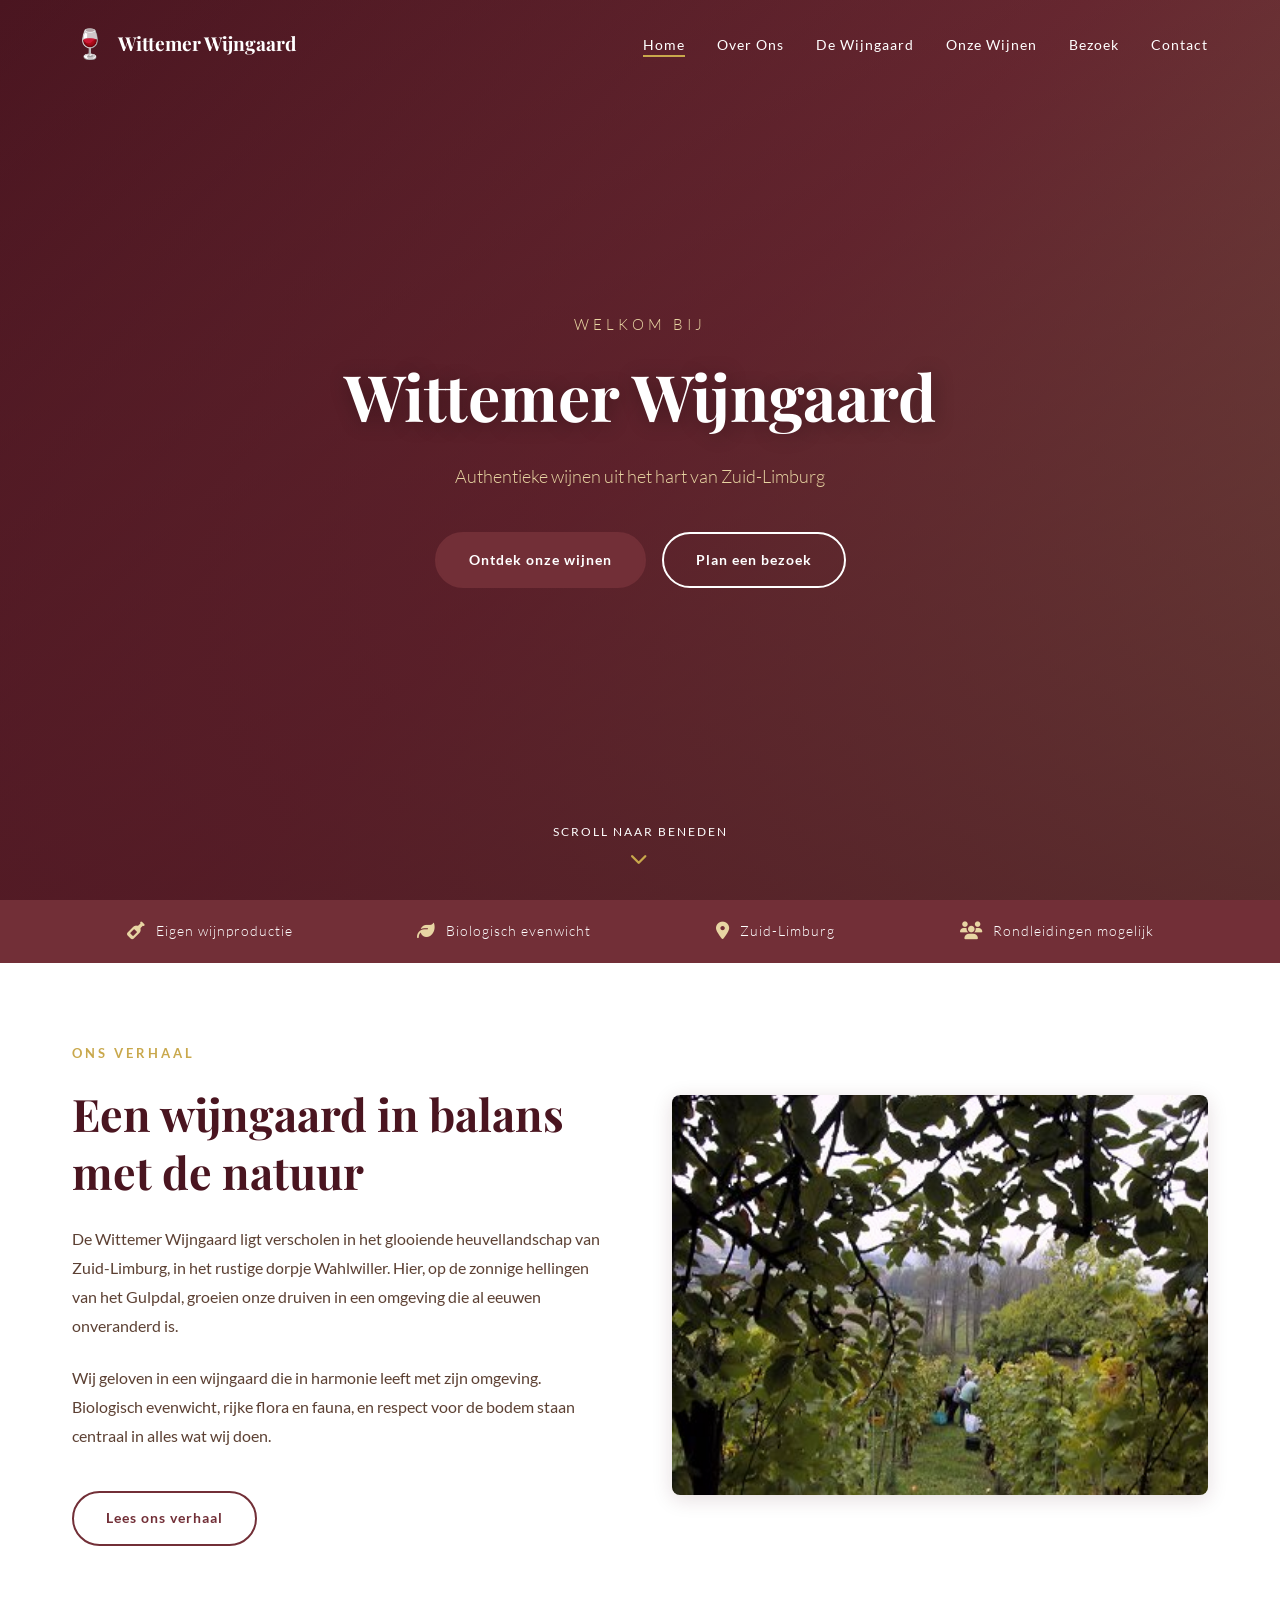
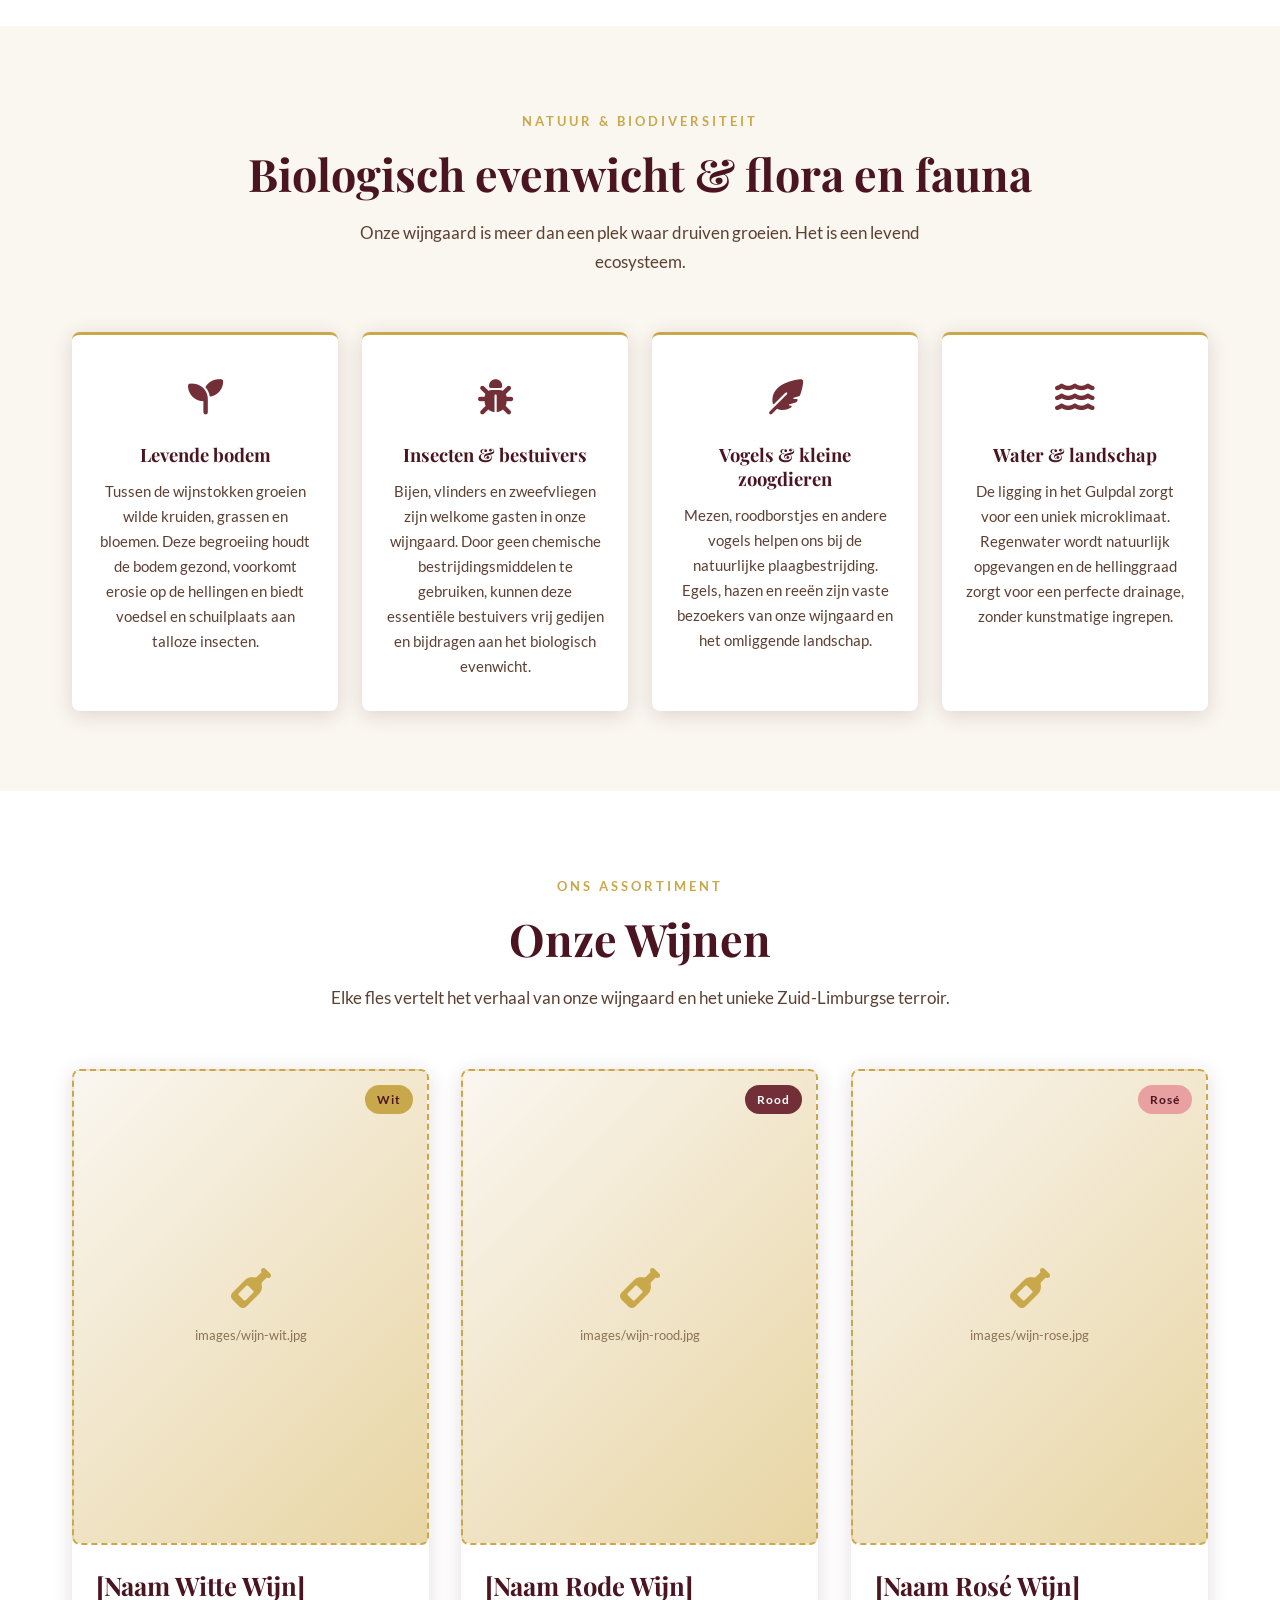
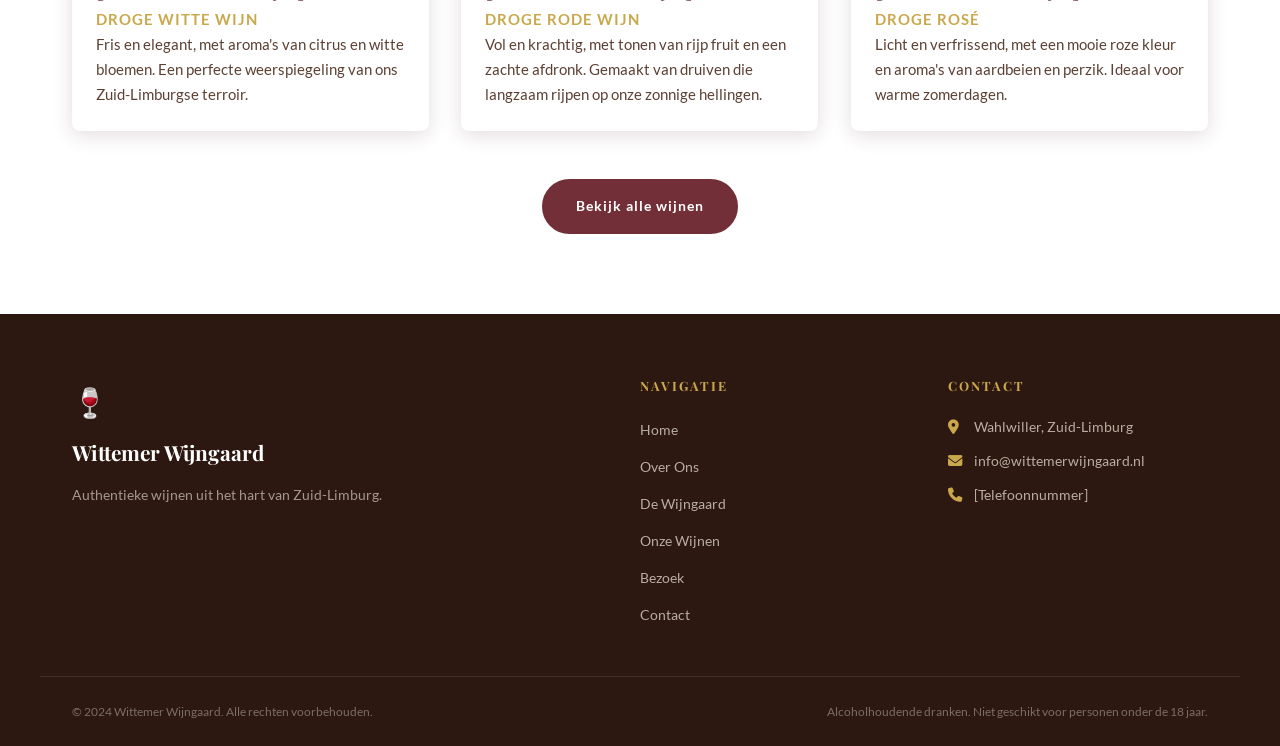
==== commit 888f06b7: "nieuwe foto bestanden" ====
--- a/index.html
+++ b/index.html
@@ -149,7 +149,7 @@
                 </div>
                 <div class="section-image">
                     <!-- Vervang door: src="images/over-ons.jpg" -->
-                    <img src="images/over-ons.jpg" alt="Wittemer Wijngaard" class="content-img"
+                    <img src="images/mensen bezig wijngaard 9.jpeg" alt="Wittemer Wijngaard" class="content-img"
                          onerror="this.outerHTML='<div class=\'image-placeholder\'><i class=\'fas fa-image\'></i><p>Foto wijngaard<br><small>images/over-ons.jpg</small></p></div>'">
                 </div>
             </div>
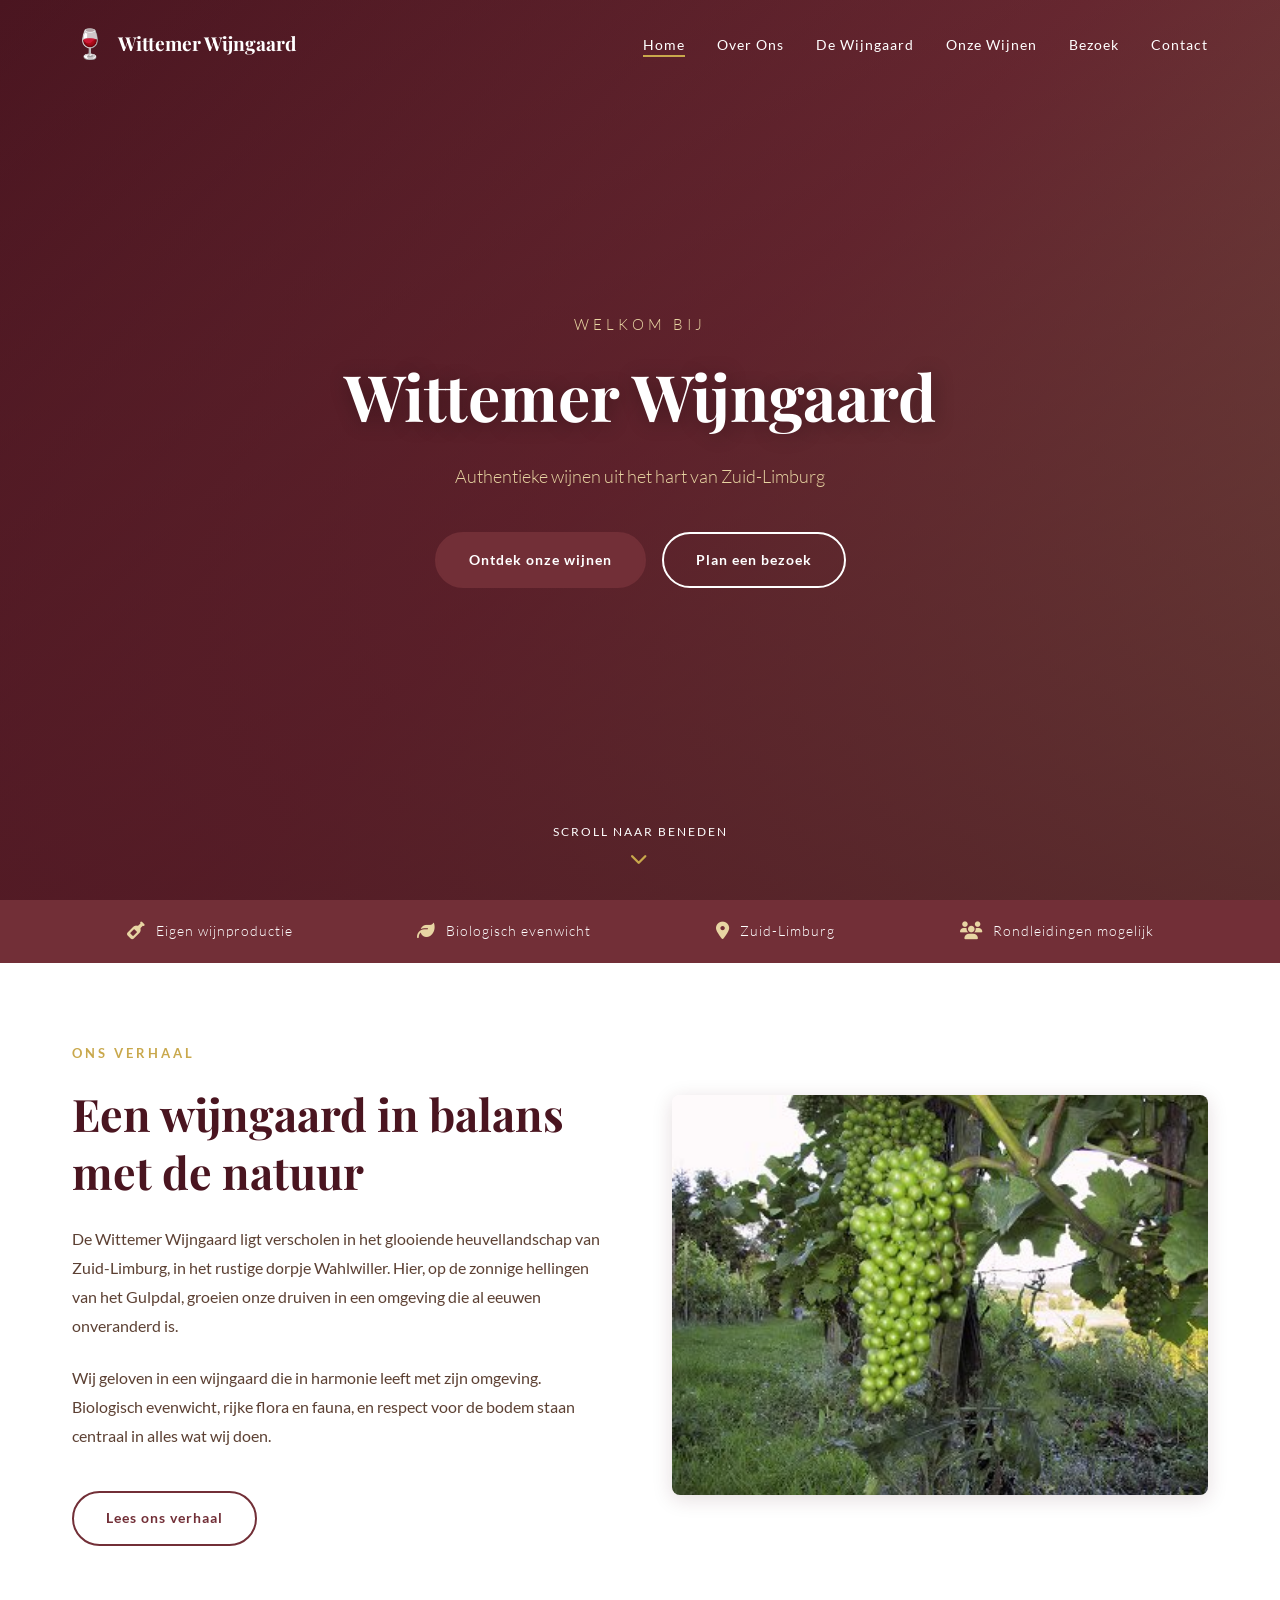
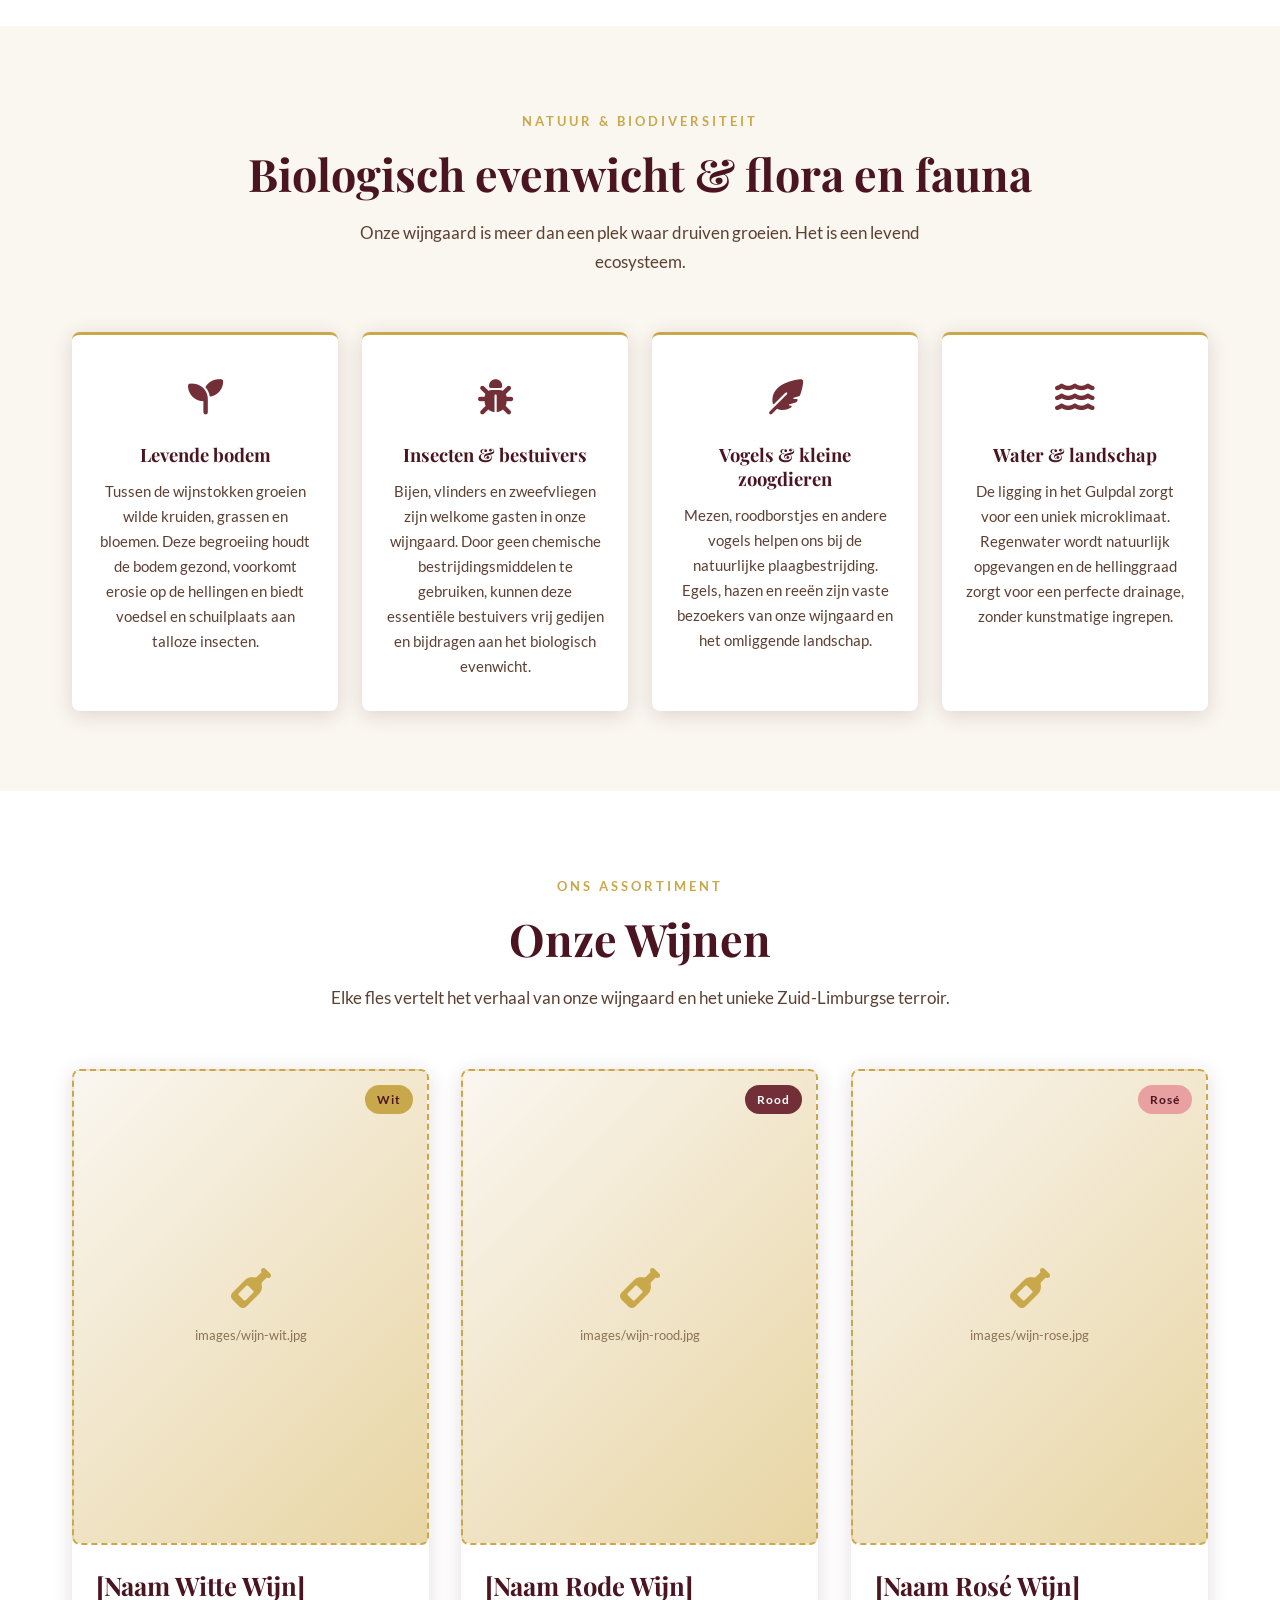
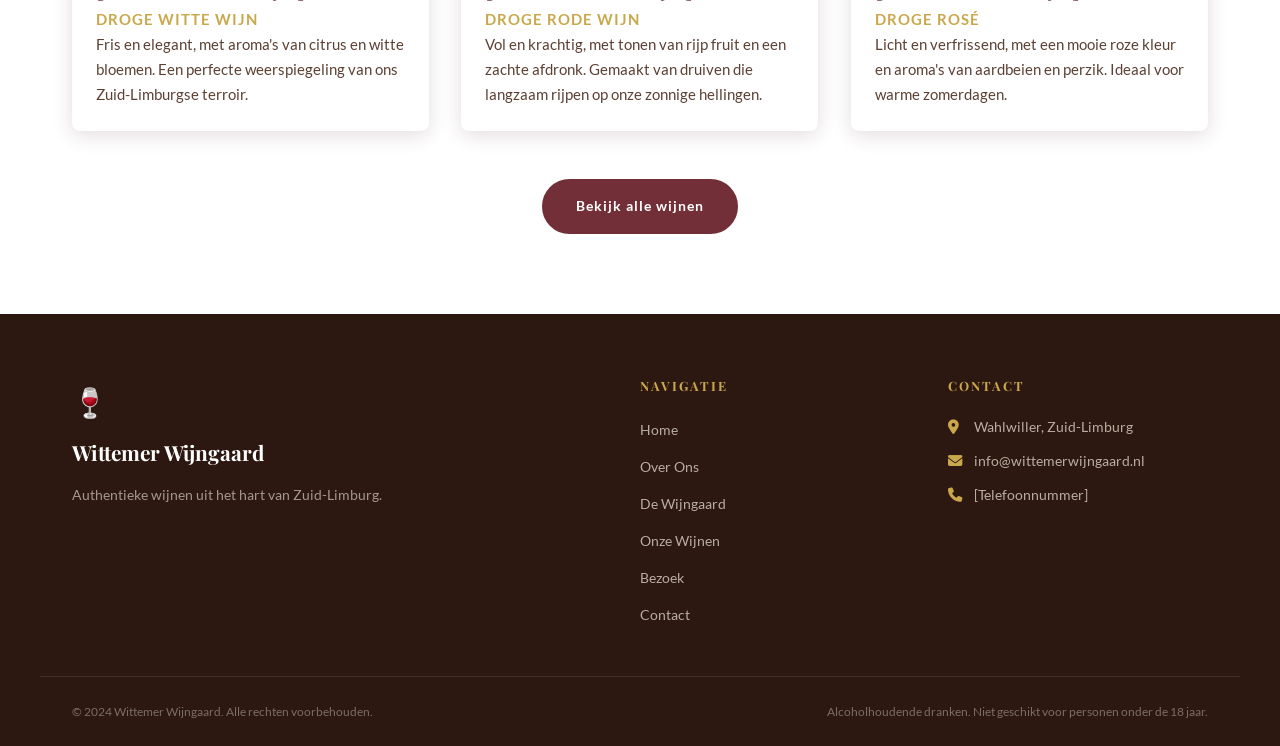
==== commit 0200184e: "foto's toegevoegd" ====
--- a/index.html
+++ b/index.html
@@ -149,7 +149,7 @@
                 </div>
                 <div class="section-image">
                     <!-- Vervang door: src="images/over-ons.jpg" -->
-                    <img src="images/mensen bezig wijngaard 9.jpeg" alt="Wittemer Wijngaard" class="content-img"
+                    <img src="images/tros.jpeg" alt="Wittemer Wijngaard" class="content-img"
                          onerror="this.outerHTML='<div class=\'image-placeholder\'><i class=\'fas fa-image\'></i><p>Foto wijngaard<br><small>images/over-ons.jpg</small></p></div>'">
                 </div>
             </div>
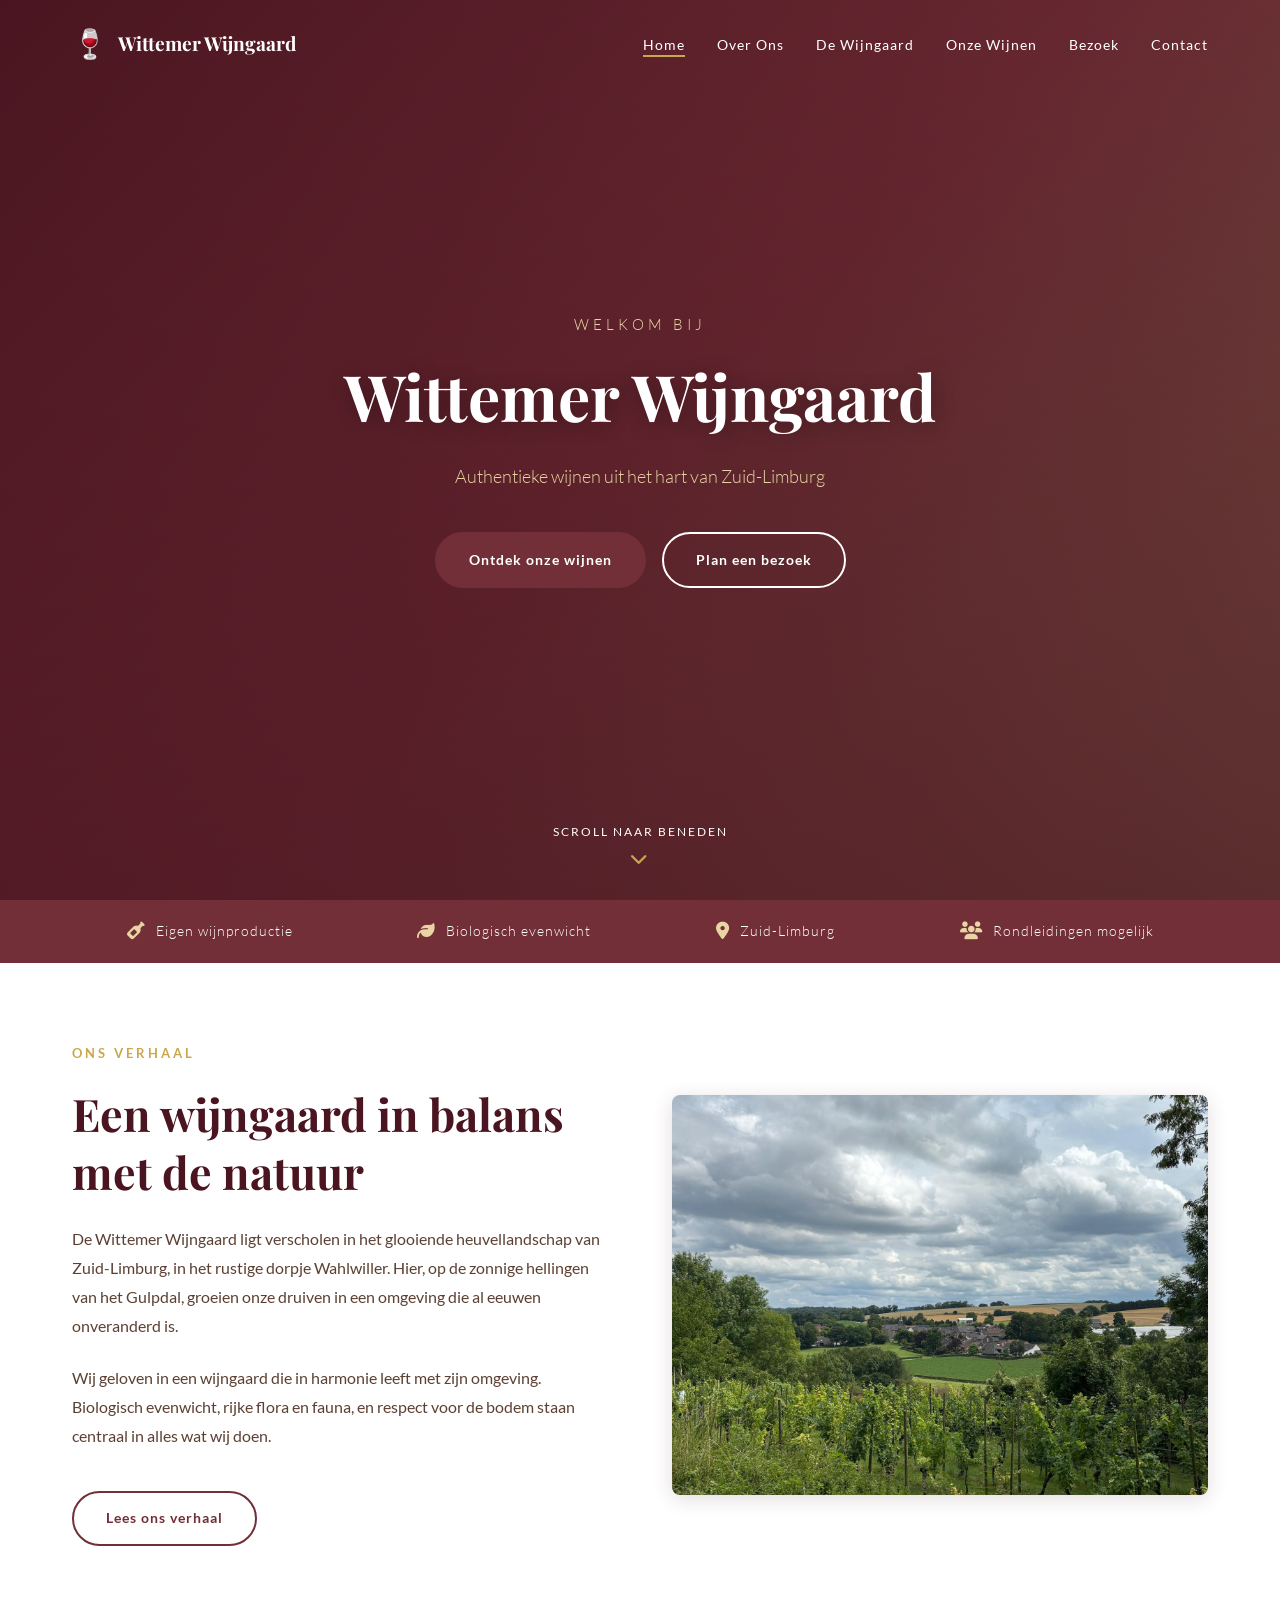
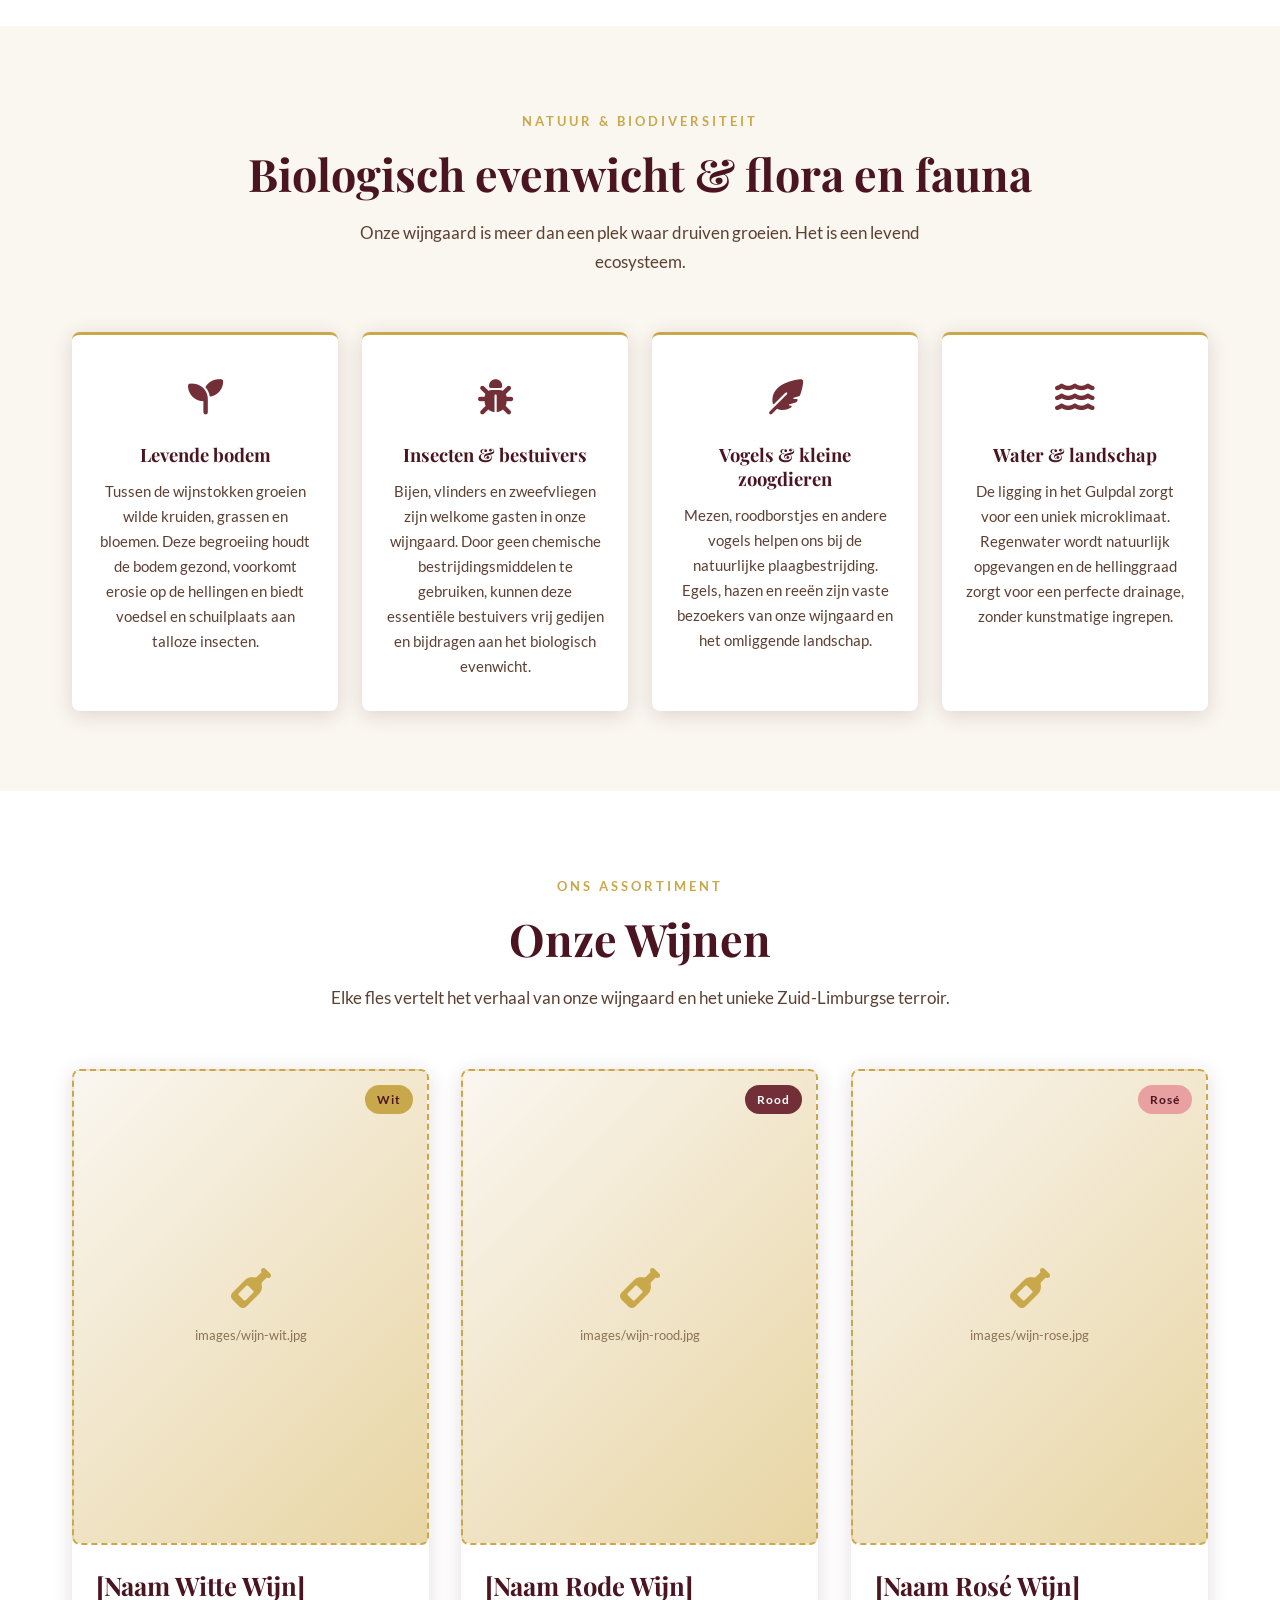
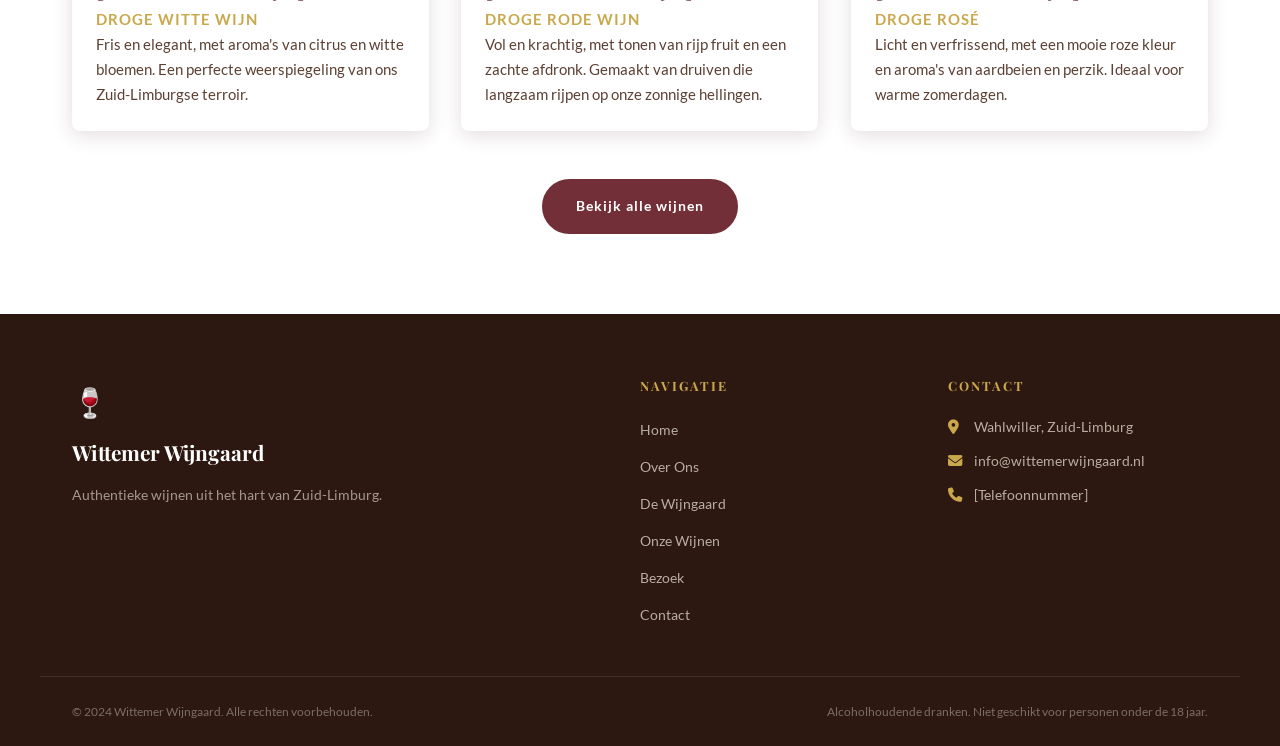
==== commit 87a357a6: "fotootje aanpassing" ====
--- a/index.html
+++ b/index.html
@@ -149,7 +149,7 @@
                 </div>
                 <div class="section-image">
                     <!-- Vervang door: src="images/over-ons.jpg" -->
-                    <img src="images/tros.jpeg" alt="Wittemer Wijngaard" class="content-img"
+                    <img src="images/wijngaard met landschap 7.jpeg" alt="Wittemer Wijngaard" class="content-img"
                          onerror="this.outerHTML='<div class=\'image-placeholder\'><i class=\'fas fa-image\'></i><p>Foto wijngaard<br><small>images/over-ons.jpg</small></p></div>'">
                 </div>
             </div>
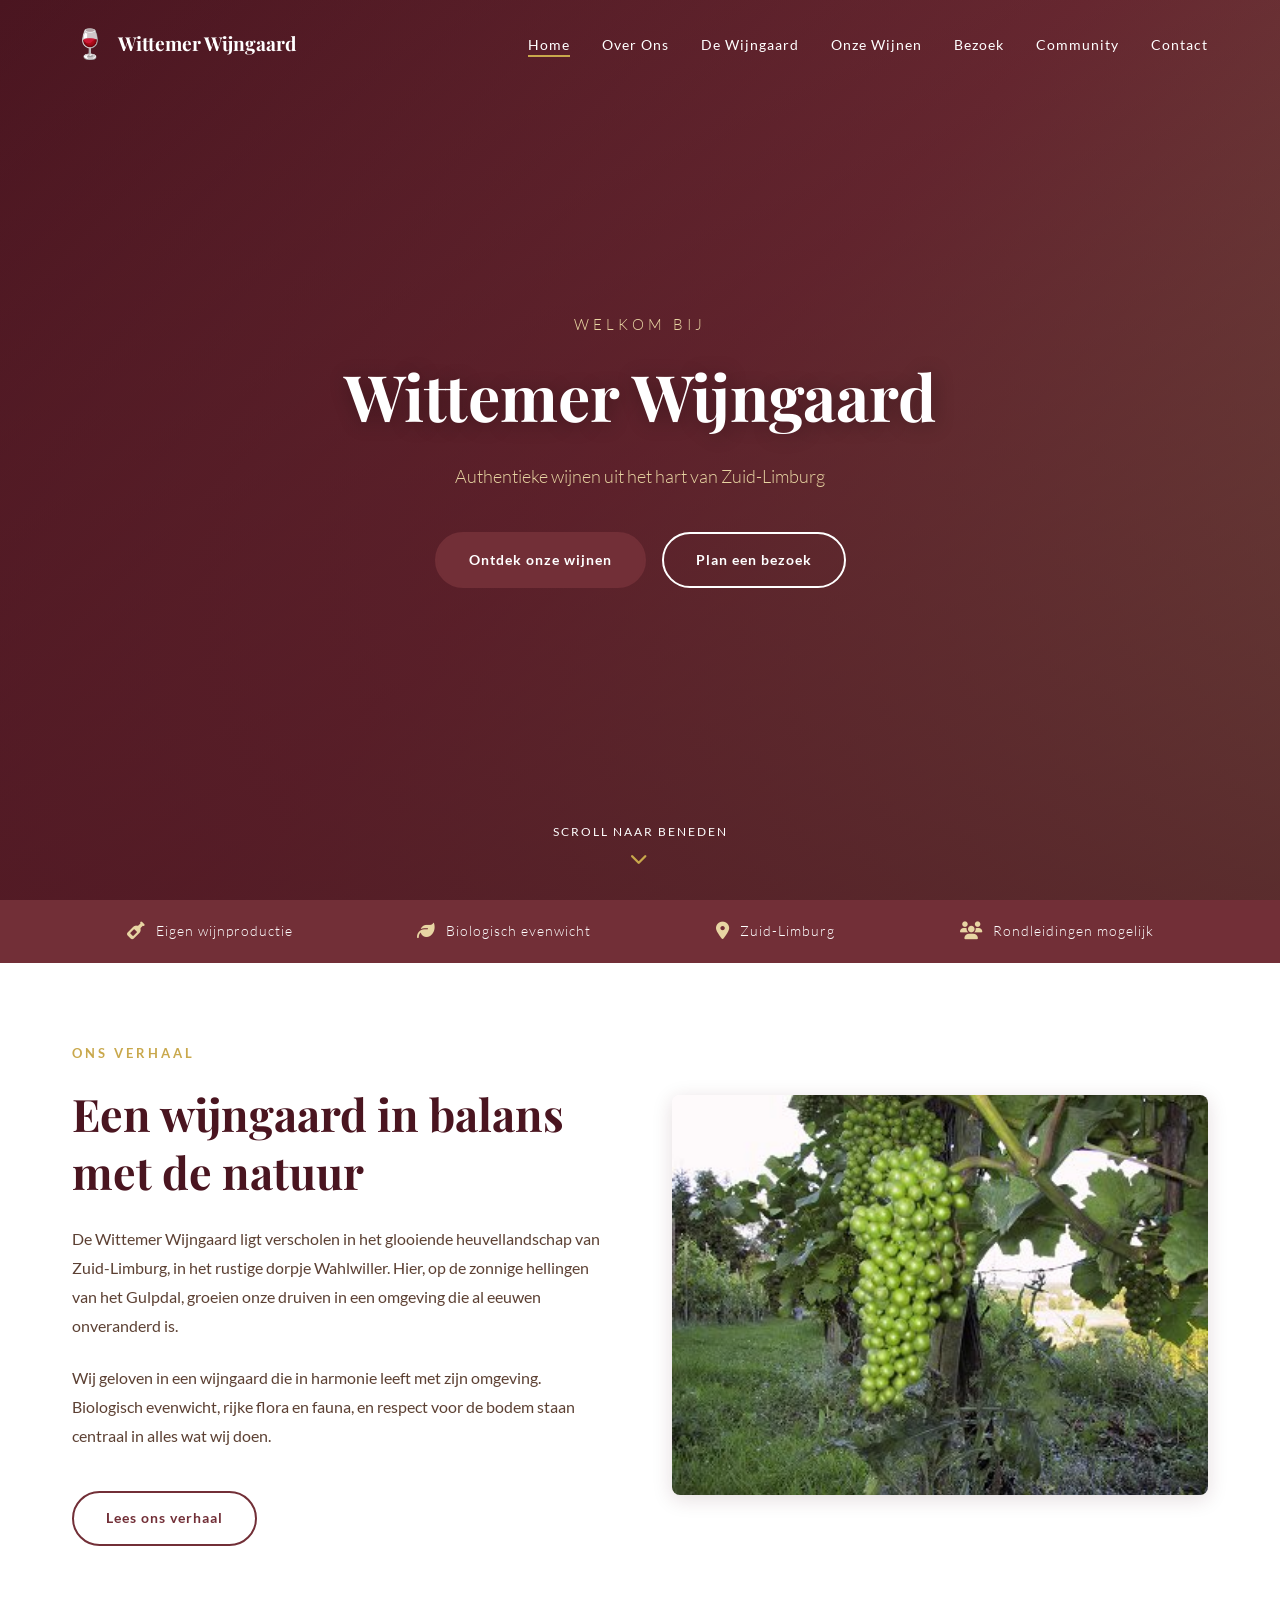
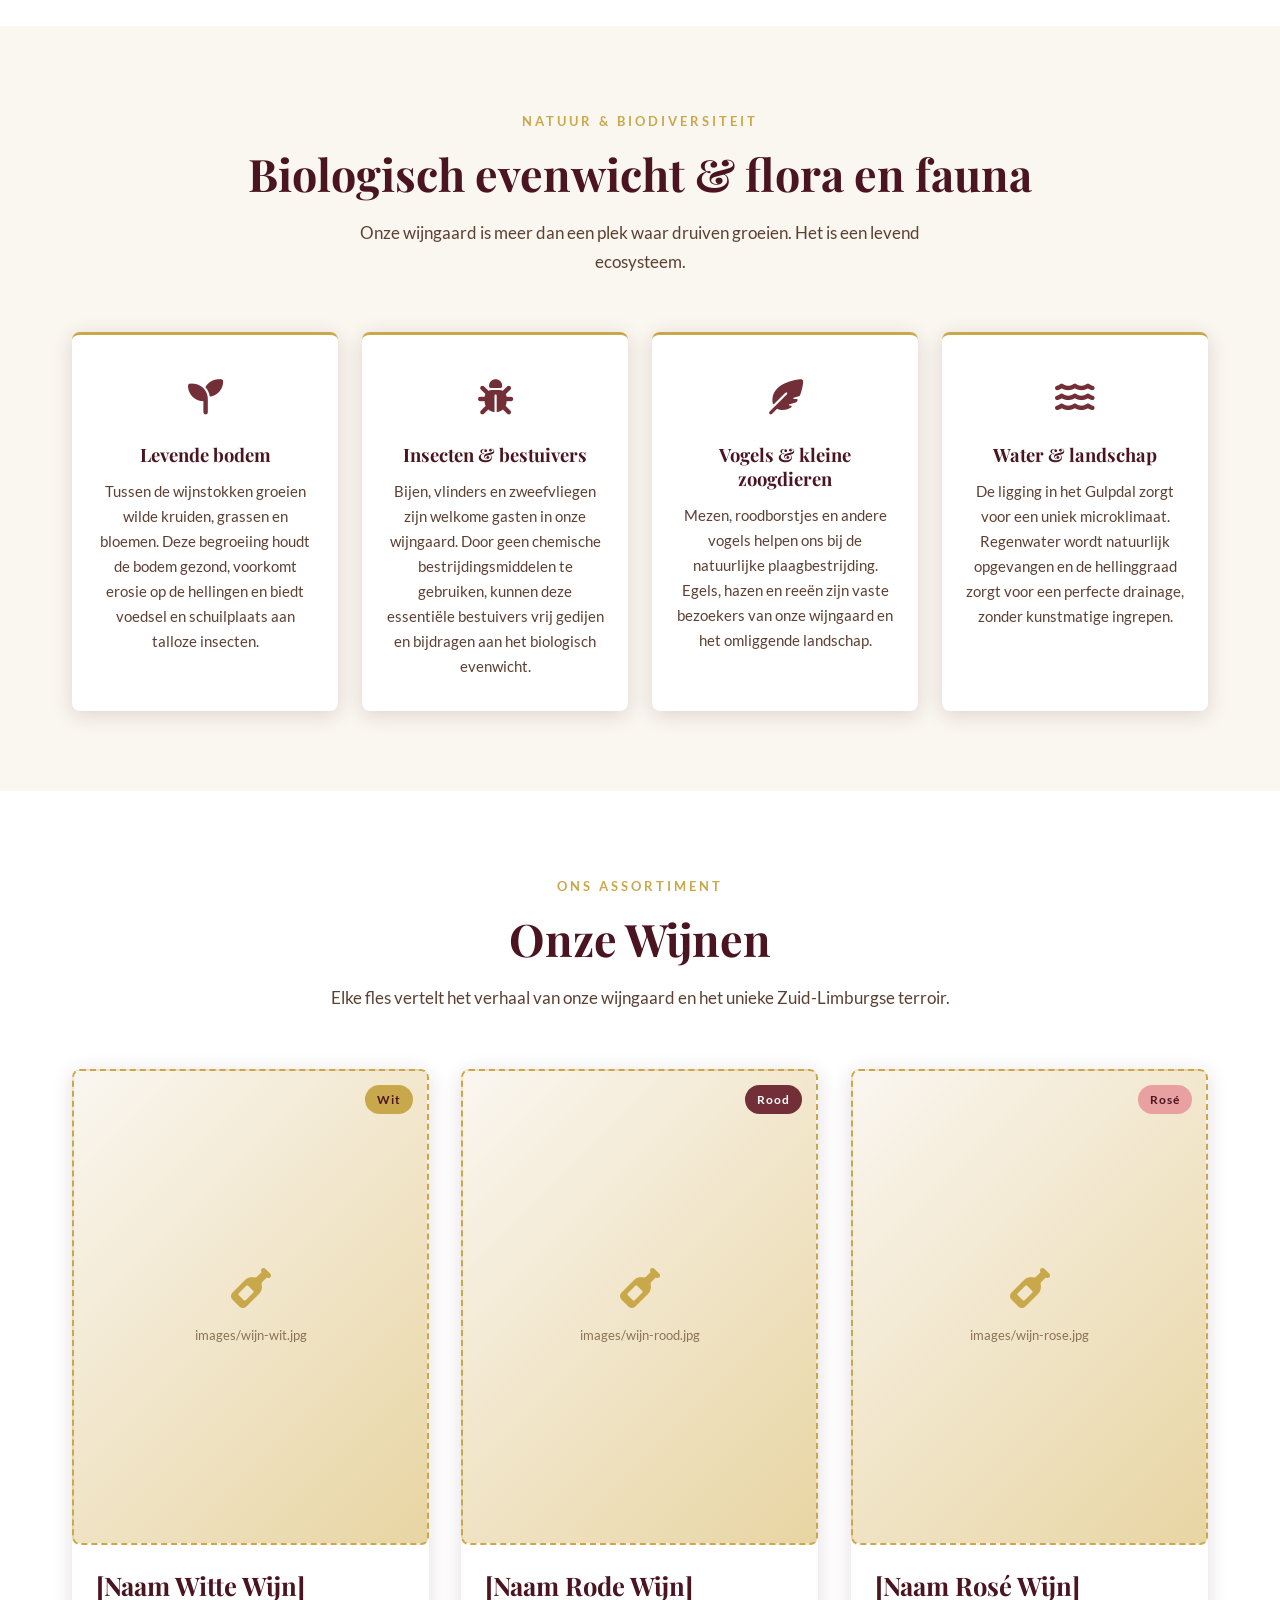
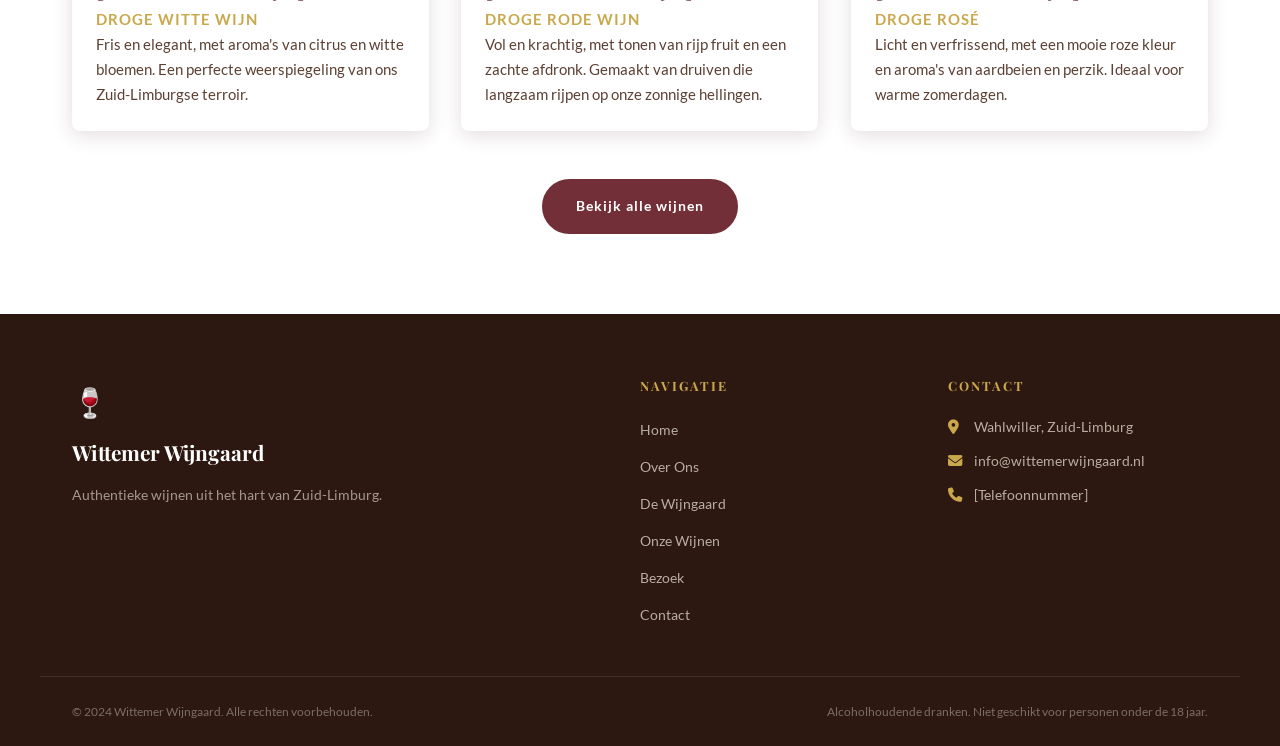
==== commit cdd749a3: "community page?" ====
--- a/index.html
+++ b/index.html
@@ -77,7 +77,9 @@
                 <li><a href="pages/wijngaard.html" class="nav-link">De Wijngaard</a></li>
                 <li><a href="pages/wijnen.html" class="nav-link">Onze Wijnen</a></li>
                 <li><a href="pages/bezoek.html" class="nav-link">Bezoek</a></li>
+                <li><a href="pages/community.html" class="nav-link">Community</a></li>
                 <li><a href="pages/contact.html" class="nav-link">Contact</a></li>
+                
             </ul>
 
             <div class="hamburger" id="hamburger">
@@ -149,7 +151,7 @@
                 </div>
                 <div class="section-image">
                     <!-- Vervang door: src="images/over-ons.jpg" -->
-                    <img src="images/wijngaard met landschap 7.jpeg" alt="Wittemer Wijngaard" class="content-img"
+                    <img src="images/tros.jpeg" alt="Wittemer Wijngaard" class="content-img"
                          onerror="this.outerHTML='<div class=\'image-placeholder\'><i class=\'fas fa-image\'></i><p>Foto wijngaard<br><small>images/over-ons.jpg</small></p></div>'">
                 </div>
             </div>
--- a/css/style.css
+++ b/css/style.css
@@ -546,6 +546,13 @@
     position: relative;
 }
 
+.content-img.img-full {
+    height: auto;
+    max-height: 600px;
+    object-fit: cover;
+    object-position: 45% 55%;
+}
+
 /* ================================
    IMAGE PLACEHOLDER (fallback)
 ================================ */
